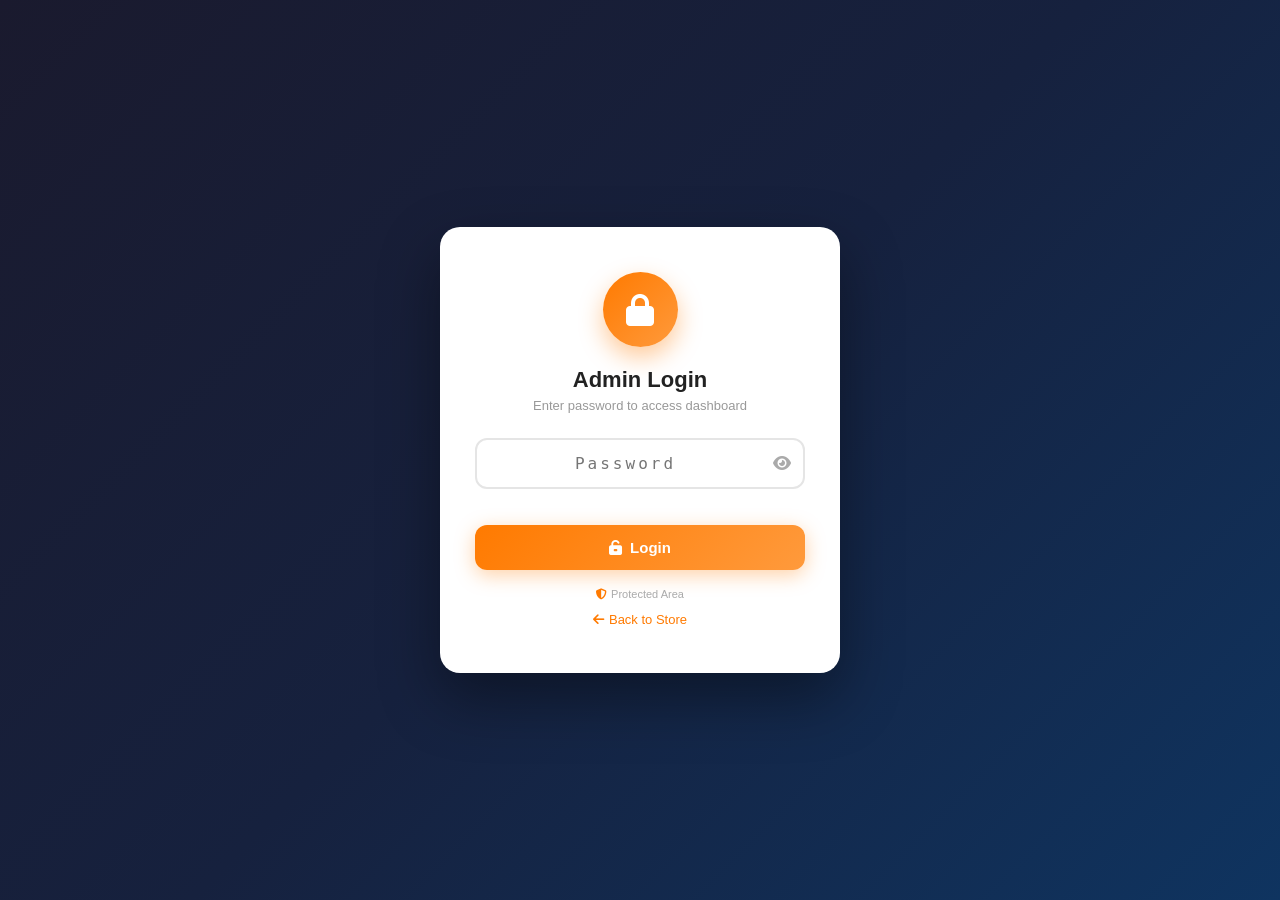
==== admin.html @ 3928e806 "Update admin.html" ====
<!DOCTYPE html>
<html lang="en">
<head>
    <meta charset="UTF-8">
    <meta name="viewport" content="width=device-width, initial-scale=1.0">
    <title>ElectroHub Admin</title>
    <link rel="stylesheet" href="https://cdnjs.cloudflare.com/ajax/libs/font-awesome/6.5.0/css/all.min.css">
    <style>
        *{margin:0;padding:0;box-sizing:border-box}
        :root{--p:#FF7A00;--pd:#E56D00;--pl:#FFF3E6;--w:#FFF;--lg:#F8F8F8;--g:#E5E5E5;--mg:#999;--d:#222;--dl:#555;--s:#28a745;--dn:#dc3545;--wn:#ffc107;--i:#17a2b8;--sb:260px;--sh:0 2px 10px rgba(0,0,0,0.05);--tr:all 0.3s ease}
        body{font-family:'Segoe UI',sans-serif;background:var(--lg);color:var(--d)}
        @keyframes fadeIn{from{opacity:0;transform:translateY(10px)}to{opacity:1;transform:translateY(0)}}
        @keyframes slideUp{from{transform:translateY(30px);opacity:0}to{transform:translateY(0);opacity:1}}
        @keyframes shake{0%,100%{transform:translateX(0)}25%{transform:translateX(-6px)}75%{transform:translateX(6px)}}
        @keyframes pulse{0%,100%{transform:scale(1)}50%{transform:scale(1.05)}}
        @keyframes spin{from{transform:rotate(0deg)}to{transform:rotate(360deg)}}

        .ls{position:fixed;inset:0;background:linear-gradient(135deg,#1a1a2e,#16213e,#0f3460);display:flex;align-items:center;justify-content:center;z-index:9999;transition:all 0.5s}.ls.h{opacity:0;visibility:hidden;pointer-events:none}
        .lb{background:var(--w);border-radius:20px;padding:45px 35px;width:100%;max-width:400px;margin:20px;box-shadow:0 25px 60px rgba(0,0,0,0.4);text-align:center;animation:slideUp 0.5s}
        .licon{width:75px;height:75px;background:linear-gradient(135deg,var(--p),#FF9A3C);border-radius:50%;display:flex;align-items:center;justify-content:center;margin:0 auto 20px;box-shadow:0 10px 25px rgba(255,122,0,0.4)}.licon i{font-size:32px;color:white}
        .lb h2{font-size:22px;margin-bottom:5px}.lb>p{color:var(--mg);font-size:13px;margin-bottom:25px}
        .linp{position:relative;margin-bottom:12px}.linp input{width:100%;padding:14px 45px 14px 16px;border:2px solid var(--g);border-radius:12px;font-size:16px;outline:none;letter-spacing:3px;text-align:center;font-family:monospace;transition:var(--tr)}.linp input:focus{border-color:var(--p)}.linp input.err{border-color:var(--dn);animation:shake 0.4s}.linp input.ok{border-color:var(--s)}
        .eyeb{position:absolute;right:14px;top:50%;transform:translateY(-50%);background:none;border:none;cursor:pointer;font-size:16px;color:#aaa;transition:var(--tr)}.eyeb:hover{color:var(--p)}
        .lerr{color:var(--dn);font-size:12px;min-height:16px;margin-bottom:8px;opacity:0;transition:opacity 0.3s;display:flex;align-items:center;justify-content:center;gap:4px}.lerr.sh{opacity:1}
        .lbtn{width:100%;padding:14px;background:linear-gradient(135deg,var(--p),#FF9A3C);color:white;border:none;border-radius:12px;font-size:15px;font-weight:700;cursor:pointer;transition:var(--tr);display:flex;align-items:center;justify-content:center;gap:8px;box-shadow:0 5px 20px rgba(255,122,0,0.35)}.lbtn:hover{transform:translateY(-2px)}.lbtn:disabled{opacity:0.5;cursor:not-allowed;transform:none}.lbtn.ok{background:linear-gradient(135deg,var(--s),#20c997)}
        .lfooter{margin-top:18px;font-size:11px;color:#aaa;display:flex;align-items:center;justify-content:center;gap:4px}
        a.backl{display:inline-flex;align-items:center;gap:5px;color:var(--p);font-size:13px;margin-top:12px;text-decoration:none;transition:var(--tr)}a.backl:hover{gap:8px}

        .adm{display:none;min-height:100vh}.adm.sh{display:flex;animation:fadeIn 0.4s}
        .sd{width:var(--sb);background:linear-gradient(180deg,#1a1a2e,#16213e);color:white;position:fixed;top:0;left:0;height:100vh;overflow-y:auto;z-index:100;transition:transform 0.3s}
        .sdh{padding:22px 20px;border-bottom:1px solid rgba(255,255,255,0.1);display:flex;align-items:center;gap:12px}
        .sdh .lgic{width:40px;height:40px;background:var(--p);border-radius:10px;display:flex;align-items:center;justify-content:center;font-size:18px;color:white}
        .sdh h2{font-size:17px}.sdh h2 span{color:var(--p)}.sdh small{display:block;font-size:10px;color:#666}
        .sdnav{padding:12px 0}
        .sdnav a{display:flex;align-items:center;gap:11px;padding:12px 24px;color:#888;font-size:13px;transition:var(--tr);border-left:3px solid transparent;cursor:pointer;text-decoration:none}
        .sdnav a:hover{color:white;background:rgba(255,255,255,0.05)}
        .sdnav a.act{color:white;background:rgba(255,122,0,0.15);border-left-color:var(--p)}
        .sdnav a i{width:18px;text-align:center;font-size:14px}
        .nbg{margin-left:auto;background:var(--p);color:white;font-size:10px;padding:2px 8px;border-radius:10px;font-weight:600}
        .nbg.red{background:var(--dn);animation:pulse 1.5s infinite}
        .ndiv{height:1px;background:rgba(255,255,255,0.08);margin:8px 20px}
        .sdft{padding:18px 20px;border-top:1px solid rgba(255,255,255,0.08);position:absolute;bottom:0;width:100%}
        .sdft a{display:flex;align-items:center;gap:8px;color:#dc3545;font-size:13px;cursor:pointer;text-decoration:none;transition:var(--tr)}.sdft a:hover{color:#ff6b6b}

        .main{margin-left:var(--sb);flex:1;min-height:100vh}
        .topbar2{background:var(--w);padding:14px 28px;display:flex;justify-content:space-between;align-items:center;box-shadow:var(--sh);position:sticky;top:0;z-index:50}
        .topbar2 h3{font-size:19px;display:flex;align-items:center;gap:9px}.topbar2 h3 i{color:var(--p)}
        .tright{display:flex;align-items:center;gap:12px}
        .stlink{padding:8px 16px;background:var(--pl);color:var(--p);border:none;border-radius:8px;font-size:12px;font-weight:600;cursor:pointer;display:flex;align-items:center;gap:5px;text-decoration:none;transition:var(--tr)}.stlink:hover{background:var(--p);color:white}
        .rfbtn{padding:8px 12px;background:var(--lg);border:1px solid var(--g);border-radius:8px;cursor:pointer;font-size:14px;transition:var(--tr)}.rfbtn:hover{background:var(--p);color:white;border-color:var(--p)}
        .rfbtn.spinning i{animation:spin 1s linear infinite}
        .mtoggle{display:none;background:none;border:none;font-size:22px;cursor:pointer;color:var(--d)}
        .content{padding:24px 28px}

        .atab{display:none;animation:fadeIn 0.4s}.atab.act{display:block}
        .sgrid{display:grid;grid-template-columns:repeat(4,1fr);gap:18px;margin-bottom:28px}
        .scard{background:var(--w);padding:24px;border-radius:14px;display:flex;align-items:center;gap:16px;box-shadow:var(--sh);transition:transform 0.3s;border-left:4px solid transparent}.scard:hover{transform:translateY(-3px)}.scard:nth-child(1){border-left-color:#667eea}.scard:nth-child(2){border-left-color:#28a745}.scard:nth-child(3){border-left-color:var(--p)}.scard:nth-child(4){border-left-color:#dc3545}
        .sicon{width:52px;height:52px;border-radius:12px;display:flex;align-items:center;justify-content:center;font-size:21px;color:white}.sicon.bl{background:linear-gradient(135deg,#667eea,#764ba2)}.sicon.gr{background:linear-gradient(135deg,#11998e,#38ef7d)}.sicon.or{background:linear-gradient(135deg,#f12711,#f5af19)}.sicon.rd{background:linear-gradient(135deg,#eb3349,#f45c43)}
        .sinfo h4{font-size:26px;font-weight:700;margin-bottom:2px}.sinfo p{font-size:12px;color:var(--mg)}
        .dgrid{display:grid;grid-template-columns:2fr 1fr;gap:18px}
        .card2{background:var(--w);border-radius:14px;padding:24px;box-shadow:var(--sh);margin-bottom:18px}.card2 h4{font-size:15px;margin-bottom:18px;padding-bottom:10px;border-bottom:2px solid var(--pl);display:flex;align-items:center;gap:7px}.card2 h4 i{color:var(--p)}

        .filtbtns{display:flex;gap:7px;flex-wrap:wrap;margin-bottom:18px}.filtb{padding:8px 16px;border:1px solid var(--g);background:var(--w);border-radius:20px;cursor:pointer;font-size:12px;transition:var(--tr);font-weight:500}.filtb.act,.filtb:hover{background:var(--p);color:white;border-color:var(--p)}

        .orow{background:var(--w);border-radius:12px;padding:18px;margin-bottom:12px;border:1px solid var(--g);transition:var(--tr)}.orow:hover{box-shadow:0 4px 15px rgba(0,0,0,0.06);border-color:var(--pl)}.orow.neworder{border-left:4px solid var(--p);animation:fadeIn 0.5s}
        .orowh{display:flex;justify-content:space-between;align-items:center;margin-bottom:12px;flex-wrap:wrap;gap:7px}.orowh h5{color:var(--p);font-size:14px;display:flex;align-items:center;gap:5px}
        .orowb{display:grid;grid-template-columns:repeat(3,1fr);gap:9px;font-size:12px;color:var(--dl);margin-bottom:12px}.orowb strong{display:block;margin-top:2px;color:var(--d)}
        .oitems{background:var(--lg);padding:10px 12px;border-radius:8px;margin-bottom:12px;font-size:11px}.oitems h6{font-size:11px;color:var(--dl);margin-bottom:5px;display:flex;align-items:center;gap:4px}
        .oiline{display:flex;justify-content:space-between;padding:3px 0;border-bottom:1px solid var(--g)}.oiline:last-child{border:none}
        .orowf{display:flex;justify-content:space-between;align-items:center;padding-top:12px;border-top:1px solid var(--g);flex-wrap:wrap;gap:9px}
        .ototal{font-size:17px;font-weight:700;color:var(--p)}

        .sbadge{padding:5px 12px;border-radius:16px;font-size:11px;font-weight:600;display:inline-block}
        .s-Pending{background:#FFF3CD;color:#856404}.s-Confirmed{background:#D1ECF1;color:#0C5460}.s-Shipped{background:#CCE5FF;color:#004085}.s-Delivered{background:#D4EDDA;color:#155724}.s-Cancelled{background:#F8D7DA;color:#721C24}
        .ssel{padding:7px 14px;border:1px solid var(--g);border-radius:8px;font-size:12px;outline:none;cursor:pointer;transition:var(--tr)}.ssel:focus{border-color:var(--p)}

        .prow{background:var(--w);padding:14px 16px;border-radius:10px;display:flex;align-items:center;gap:14px;margin-bottom:10px;border:1px solid var(--g);transition:var(--tr)}.prow:hover{box-shadow:0 3px 12px rgba(0,0,0,0.05);border-color:var(--pl)}
        .pimg{width:48px;height:48px;background:var(--lg);border-radius:8px;display:flex;align-items:center;justify-content:center;flex-shrink:0;overflow:hidden}.pimg img{max-width:100%;max-height:100%;object-fit:contain}.pimg i{color:var(--g);font-size:17px}
        .pinfo{flex:1;min-width:0}.pinfo h5{font-size:13px;margin-bottom:3px;white-space:nowrap;overflow:hidden;text-overflow:ellipsis}.pinfo span{font-size:11px;color:var(--mg);display:flex;align-items:center;gap:4px;flex-wrap:wrap}
        .ptag{font-size:9px;padding:1px 5px;border-radius:3px;font-weight:600}.ptag.new{background:#D4EDDA;color:#155724}.ptag.hot{background:var(--pl);color:var(--p)}.ptag.sale{background:#F8D7DA;color:#721C24}.ptag.flash{background:#CCE5FF;color:#004085}
        .pprice{font-weight:700;color:var(--p);min-width:80px;font-size:13px;text-align:right}.pprice s{color:var(--mg);font-weight:400;font-size:11px;margin-left:4px}
        .pstock{min-width:65px;font-size:12px;text-align:center}.pstock.low{color:var(--dn);font-weight:600}
        .pacts{display:flex;gap:5px}.pacts button{width:32px;height:32px;border:none;border-radius:8px;cursor:pointer;font-size:12px;display:flex;align-items:center;justify-content:center;transition:var(--tr)}
        .bedit{background:#D1ECF1;color:#0C5460}.bedit:hover{background:var(--i);color:white}
        .bdel{background:#F8D7DA;color:#721C24}.bdel:hover{background:var(--dn);color:white}
        .badd{padding:10px 20px;background:var(--p);color:white;border:none;border-radius:10px;font-weight:600;cursor:pointer;font-size:13px;display:flex;align-items:center;gap:6px;transition:var(--tr);box-shadow:0 3px 10px rgba(255,122,0,0.25)}.badd:hover{background:var(--pd);transform:translateY(-1px)}

        .pform{background:var(--w);padding:28px;border-radius:14px;margin-bottom:22px;display:none;animation:fadeIn 0.3s;border:2px solid var(--pl);box-shadow:var(--sh)}.pform.show{display:block}
        .pform h4{font-size:17px;color:var(--p);margin-bottom:18px;display:flex;align-items:center;gap:7px;padding-bottom:10px;border-bottom:2px solid var(--pl)}
        .frow{display:flex;gap:14px}.fgrp{flex:1;margin-bottom:14px}.fgrp label{display:block;font-size:12px;font-weight:600;margin-bottom:5px;color:var(--d)}
        .fgrp input,.fgrp select,.fgrp textarea{width:100%;padding:10px 13px;border:1.5px solid var(--g);border-radius:8px;font-size:13px;outline:none;font-family:inherit;transition:var(--tr)}.fgrp input:focus,.fgrp select:focus,.fgrp textarea:focus{border-color:var(--p);box-shadow:0 0 0 3px rgba(255,122,0,0.08)}.fgrp textarea{resize:vertical;min-height:65px}
        .checkrow{display:flex;gap:18px;margin-bottom:14px;flex-wrap:wrap;padding:12px;background:var(--lg);border-radius:8px}
        .chkitem{display:flex;align-items:center;gap:6px;font-size:13px;cursor:pointer;font-weight:500}.chkitem input{accent-color:var(--p);width:16px;height:16px;cursor:pointer}
        .fbtnrow{display:flex;gap:10px;margin-top:10px}.bsave{padding:11px 26px;background:var(--s);color:white;border:none;border-radius:8px;font-weight:600;cursor:pointer;display:flex;align-items:center;gap:6px;transition:var(--tr);font-size:13px}.bsave:hover{background:#218838}.bcancel{padding:11px 26px;background:var(--lg);border:1px solid var(--g);border-radius:8px;cursor:pointer;font-size:13px;transition:var(--tr)}.bcancel:hover{background:var(--g)}

        .catgrid{display:grid;grid-template-columns:repeat(4,1fr);gap:14px}.catcard{background:var(--w);padding:22px;border-radius:12px;text-align:center;box-shadow:var(--sh);transition:var(--tr);position:relative;border:2px solid transparent}.catcard:hover{transform:translateY(-3px);border-color:var(--pl)}.catcard i{font-size:32px;color:var(--p);margin-bottom:10px;display:block}.catcard h5{font-size:14px;margin-bottom:5px}.catcard span{font-size:11px;color:var(--mg)}.catcard .catbadge{position:absolute;top:10px;right:10px;background:var(--p);color:white;font-size:10px;padding:2px 8px;border-radius:10px;font-weight:600}

        .tabheader{display:flex;justify-content:space-between;align-items:center;margin-bottom:18px;flex-wrap:wrap;gap:12px}.tabheader h4{font-size:17px;display:flex;align-items:center;gap:8px}.tabheader h4 i{color:var(--p)}
        .empty2{text-align:center;padding:45px;color:var(--mg)}.empty2 i{font-size:45px;color:var(--g);margin-bottom:14px;display:block}
        .loading2{text-align:center;padding:35px;color:var(--mg)}.loading2 i{font-size:28px;color:var(--p);display:block;margin-bottom:10px;animation:spin 1s linear infinite}
        .newalert{position:fixed;top:20px;right:20px;background:var(--s);color:white;padding:14px 24px;border-radius:12px;box-shadow:0 5px 20px rgba(40,167,69,0.4);z-index:9999;display:none;animation:slideUp 0.4s;font-weight:600;font-size:13px;align-items:center;gap:8px}
        .ship-filter{display:flex;gap:8px;margin-bottom:15px}.ship-filter button{padding:7px 16px;border:2px solid var(--g);background:var(--w);border-radius:20px;cursor:pointer;font-size:12px;font-weight:600;transition:var(--tr)}.ship-filter button.act-pk{border-color:#4CAF50;background:#E8F5E9;color:#2E7D32}.ship-filter button.act-cn{border-color:var(--p);background:var(--pl);color:var(--p)}.ship-filter button:hover{transform:translateY(-1px)}

        @media(max-width:1024px){.sgrid{grid-template-columns:repeat(2,1fr)}.dgrid{grid-template-columns:1fr}.catgrid{grid-template-columns:repeat(3,1fr)}}
        @media(max-width:768px){.sd{transform:translateX(-100%)}.sd.open{transform:translateX(0)}.main{margin-left:0}.mtoggle{display:block}.content{padding:18px 14px}.sgrid{grid-template-columns:1fr 1fr}.orowb{grid-template-columns:1fr 1fr}.frow{flex-direction:column}.catgrid{grid-template-columns:repeat(2,1fr)}.lb{padding:35px 25px}}
        @media(max-width:480px){.sgrid{grid-template-columns:1fr}.orowb{grid-template-columns:1fr}.catgrid{grid-template-columns:1fr 1fr}.prow{flex-wrap:wrap}.pprice,.pstock{min-width:auto}}
    </style>
</head>
<body>

<div class="newalert" id="alertBox" style="display:none;"><i class="fas fa-bell"></i> <span id="alertText"></span></div>

<div class="ls" id="loginScreen">
    <div class="lb">
        <div class="licon"><i class="fas fa-lock"></i></div>
        <h2>Admin Login</h2>
        <p>Enter password to access dashboard</p>
        <div class="linp"><input type="password" id="passInput" placeholder="Password" maxlength="20" onkeydown="if(event.key==='Enter')checkLogin()" oninput="clearLoginErr()"><button class="eyeb" onclick="toggleEye()"><i class="fas fa-eye" id="eyeIcon"></i></button></div>
        <div class="lerr" id="loginErr"><i class="fas fa-exclamation-circle"></i> <span id="loginErrText"></span></div>
        <button class="lbtn" id="loginBtn" onclick="checkLogin()"><i class="fas fa-unlock-alt"></i> Login</button>
        <div class="lfooter" id="loginFooter"><i class="fas fa-shield-alt" style="color:var(--p)"></i> Protected Area</div>
        <a href="index.html" class="backl"><i class="fas fa-arrow-left"></i> Back to Store</a>
    </div>
</div>

<div class="adm" id="adminPanel">
    <aside class="sd" id="sidebar">
        <div class="sdh"><div class="lgic"><i class="fas fa-bolt"></i></div><div><h2>Electro<span>Hub</span></h2><small>Admin Panel</small></div></div>
        <nav class="sdnav">
            <a class="act" onclick="switchTab('dash',this)"><i class="fas fa-tachometer-alt"></i> Dashboard</a>
            <a onclick="switchTab('orders',this)"><i class="fas fa-shopping-bag"></i> Orders <span class="nbg" id="navOrders">0</span></a>
            <a onclick="switchTab('products',this)"><i class="fas fa-box"></i> Products <span class="nbg" id="navProds">0</span></a>
            <a onclick="switchTab('categories',this)"><i class="fas fa-tags"></i> Categories</a>
            <div class="ndiv"></div>
            <a onclick="switchTab('customers',this)"><i class="fas fa-users"></i> Customers <span class="nbg" id="navCusts">0</span></a>
        </nav>
        <div class="sdft"><a onclick="adminLogout()"><i class="fas fa-sign-out-alt"></i> Logout</a></div>
    </aside>

    <div class="main">
        <div class="topbar2">
            <div style="display:flex;align-items:center;gap:14px;"><button class="mtoggle" onclick="document.getElementById('sidebar').classList.toggle('open')"><i class="fas fa-bars"></i></button><h3 id="pageTitle"><i class="fas fa-tachometer-alt"></i> Dashboard</h3></div>
            <div class="tright"><button class="rfbtn" id="refreshBtn" onclick="doRefresh()"><i class="fas fa-sync-alt"></i></button><a href="index.html" class="stlink"><i class="fas fa-store"></i> Store</a></div>
        </div>

        <div class="content">
            <!-- DASHBOARD -->
            <div class="atab act" id="dashTab">
                <div class="sgrid">
                    <div class="scard"><div class="sicon bl"><i class="fas fa-shopping-bag"></i></div><div class="sinfo"><h4 id="statOrders">0</h4><p>Orders</p></div></div>
                    <div class="scard"><div class="sicon gr"><i class="fas fa-money-bill-wave"></i></div><div class="sinfo"><h4 id="statRevenue">Rs.0</h4><p>Revenue</p></div></div>
                    <div class="scard"><div class="sicon or"><i class="fas fa-box"></i></div><div class="sinfo"><h4 id="statProducts">0</h4><p>Products</p></div></div>
                    <div class="scard"><div class="sicon rd"><i class="fas fa-clock"></i></div><div class="sinfo"><h4 id="statPending">0</h4><p>Pending</p></div></div>
                </div>
                <div class="dgrid">
                    <div class="card2"><h4><i class="fas fa-clock"></i> Recent Orders</h4><div id="recentOrdersDiv"></div></div>
                    <div><div class="card2"><h4><i class="fas fa-chart-pie"></i> Status</h4><div id="statusSumDiv"></div></div><div class="card2"><h4><i class="fas fa-exclamation-triangle"></i> Low Stock</h4><div id="lowStockDiv"></div></div></div>
                </div>
            </div>

            <!-- ORDERS -->
            <div class="atab" id="ordersTab">
                <div class="filtbtns">
                    <button class="filtb act" onclick="filterOrders('all',this)">All</button>
                    <button class="filtb" onclick="filterOrders('Pending',this)">🟡 Pending</button>
                    <button class="filtb" onclick="filterOrders('Confirmed',this)">🔵 Confirmed</button>
                    <button class="filtb" onclick="filterOrders('Shipped',this)">🚚 Shipped</button>
                    <button class="filtb" onclick="filterOrders('Delivered',this)">✅ Delivered</button>
                    <button class="filtb" onclick="filterOrders('Cancelled',this)">❌ Cancelled</button>
                </div>
                <div id="ordersListDiv"></div>
            </div>

            <!-- PRODUCTS -->
            <div class="atab" id="productsTab">
                <div class="tabheader">
                    <h4><i class="fas fa-box"></i> Products</h4>
                    <button class="badd" onclick="showAddForm()"><i class="fas fa-plus"></i> Add Product</button>
                </div>
                <!-- SHIP FILTER -->
                <div class="ship-filter">
                    <button class="act-pk" onclick="filterProductsByShip('all',this)">📦 All</button>
                    <button onclick="filterProductsByShip('pakistan',this)">🇵🇰 Pakistan</button>
                    <button onclick="filterProductsByShip('china',this)">🇨🇳 China</button>
                </div>
                <div class="pform" id="productForm">
                    <h4><i class="fas fa-edit"></i> <span id="formTitle">Add New Product</span></h4>
                    <div class="frow">
                        <div class="fgrp"><label>Product Name *</label><input type="text" id="fName" placeholder="Product name"></div>
                        <div class="fgrp"><label>Category *</label>
                            <select id="fCategory">
                                <option value="chargers">⚡ Chargers</option><option value="cables">🔌 Cables</option><option value="earphones">🎧 Earphones</option><option value="powerbanks">🔋 Power Banks</option><option value="holders">📱 Holders</option><option value="watches">⌚ Watches</option><option value="protectors">🛡️ Protectors</option><option value="covers">📦 Covers</option><option value="speakers">🔊 Speakers</option><option value="adapters">🔄 Adapters</option><option value="lights">💡 Lights</option><option value="stands">🖥️ Stands</option><option value="keyboards">⌨️ Keyboards</option><option value="storage">💾 Storage</option><option value="cameras">📸 Cameras</option><option value="other">📦 Other</option>
                            </select>
                        </div>
                    </div>
                    <div class="frow">
                        <div class="fgrp"><label>Price (Rs.) *</label><input type="number" id="fPrice" placeholder="1499"></div>
                        <div class="fgrp"><label>Old Price</label><input type="number" id="fOldPrice" placeholder="2999"></div>
                        <div class="fgrp"><label>Stock *</label><input type="number" id="fStock" placeholder="50"></div>
                    </div>
                    <div class="fgrp"><label>Image URL</label><input type="text" id="fImage" placeholder="https://..."></div>
                    <div class="fgrp"><label>Description</label><textarea id="fDesc" placeholder="Description..."></textarea></div>
                    <div class="fgrp"><label>Ship From *</label>
                        <select id="fShipFrom" style="font-size:14px;">
                            <option value="pakistan">🇵🇰 Pakistan Shipped (2-5 Days) - COD Available</option>
                            <option value="china">🇨🇳 China Shipped (15-25 Days) - Advance Payment Only</option>
                        </select>
                    </div>
                    <div class="checkrow">
                        <label class="chkitem"><input type="checkbox" id="fIsNew"> 🆕 New</label>
                        <label class="chkitem"><input type="checkbox" id="fIsHot"> 🔥 Hot</label>
                        <label class="chkitem"><input type="checkbox" id="fIsSale"> 💰 Sale</label>
                        <label class="chkitem"><input type="checkbox" id="fIsFlash"> ⚡ Flash</label>
                    </div>
                    <div class="fbtnrow">
                        <button class="bsave" id="saveBtn" onclick="saveProduct()"><i class="fas fa-save"></i> Save</button>
                        <button class="bcancel" onclick="hideForm()">Cancel</button>
                    </div>
                </div>
                <div id="productsListDiv"></div>
            </div>

            <!-- CATEGORIES -->
            <div class="atab" id="categoriesTab">
                <div class="tabheader"><h4><i class="fas fa-tags"></i> Categories</h4></div>
                <div class="catgrid" id="categoriesDiv"></div>
            </div>

            <!-- CUSTOMERS -->
            <div class="atab" id="customersTab">
                <div class="tabheader"><h4><i class="fas fa-users"></i> Customers</h4></div>
                <div id="customersDiv"></div>
            </div>
        </div>
    </div>
</div>

<script>
var SB='https://iguhpaqocjxwtfkpbgbg.supabase.co';
var SK='eyJhbGciOiJIUzI1NiIsInR5cCI6IkpXVCJ9.eyJpc3MiOiJzdXBhYmFzZSIsInJlZiI6ImlndWhwYXFvY2p4d3Rma3BiZ2JnIiwicm9sZSI6ImFub24iLCJpYXQiOjE3ODUyNTEyMjQsImV4cCI6MjEwMDgyNzIyNH0.BrJb1CuFopsT4cQQtb4hf9jGznXxjcPnA-DsJ9vwmsc';
var HH={'apikey':SK,'Authorization':'Bearer '+SK,'Content-Type':'application/json','Prefer':'return=representation'};

async function api(method,table,params,body){try{var url=SB+'/rest/v1/'+table;if(params)url+='?'+params;var opts={method:method,headers:HH};if(body)opts.body=JSON.stringify(body);var r=await fetch(url,opts);if(!r.ok){console.error(method+' '+table+':',await r.text());return method==='DELETE'?false:[];}return method==='DELETE'?true:await r.json();}catch(e){console.error(e);return method==='DELETE'?false:[];}}

var PASS="28610",attempts=0,orders=[],products=[],lastCount=0,editingId=null,adminShipFilter='all';
var ICONS={chargers:'fas fa-charging-station',cables:'fas fa-plug',earphones:'fas fa-headphones-alt',powerbanks:'fas fa-battery-full',holders:'fas fa-mobile-alt',watches:'fas fa-clock',protectors:'fas fa-shield-alt',covers:'fas fa-tablet-alt',speakers:'fas fa-volume-up',adapters:'fas fa-exchange-alt',lights:'fas fa-lightbulb',stands:'fas fa-laptop',keyboards:'fas fa-keyboard',storage:'fas fa-hdd',cameras:'fas fa-camera',other:'fas fa-box'};
var NAMES={chargers:'Chargers',cables:'Cables',earphones:'Earphones',powerbanks:'Power Banks',holders:'Phone Holders',watches:'Smart Watches',protectors:'Screen Protectors',covers:'Mobile Covers',speakers:'Bluetooth Speakers',adapters:'Adapters',lights:'Ring Lights',stands:'Laptop Stands',keyboards:'Keyboards',storage:'USB/Storage',cameras:'Camera Accessories',other:'Other'};

if(sessionStorage.getItem('adminOK')==='1'){document.getElementById('loginScreen').classList.add('h');document.getElementById('adminPanel').classList.add('sh');startAdmin();}

function checkLogin(){var inp=document.getElementById('passInput'),btn=document.getElementById('loginBtn'),val=inp.value.trim();if(!val){showLoginErr('Enter password');inp.classList.add('err');setTimeout(function(){inp.classList.remove('err');},500);return;}if(val===PASS){inp.classList.add('ok');btn.innerHTML='<i class="fas fa-check-circle"></i> Granted!';btn.classList.add('ok');sessionStorage.setItem('adminOK','1');setTimeout(function(){document.getElementById('loginScreen').classList.add('h');document.getElementById('adminPanel').classList.add('sh');startAdmin();},700);}else{attempts++;inp.classList.add('err');setTimeout(function(){inp.classList.remove('err');},500);if(attempts>=5){showLoginErr('Locked 30s');btn.disabled=true;inp.disabled=true;var t=30,f=document.getElementById('loginFooter');f.innerHTML='<span style="color:var(--dn)"><i class="fas fa-lock"></i> '+t+'s</span>';var timer=setInterval(function(){t--;f.innerHTML='<span style="color:var(--dn)">'+t+'s</span>';if(t<=0){clearInterval(timer);attempts=0;btn.disabled=false;inp.disabled=false;inp.value='';clearLoginErr();f.innerHTML='<i class="fas fa-shield-alt" style="color:var(--p)"></i> Protected';}},1000);}else showLoginErr('Wrong! '+(5-attempts)+' left');}}
function showLoginErr(m){document.getElementById('loginErrText').textContent=m;document.getElementById('loginErr').classList.add('sh');}
function clearLoginErr(){document.getElementById('loginErr').classList.remove('sh');}
function toggleEye(){var i=document.getElementById('passInput'),e=document.getElementById('eyeIcon');if(i.type==='password'){i.type='text';e.className='fas fa-eye-slash';}else{i.type='password';e.className='fas fa-eye';}i.focus();}
function adminLogout(){sessionStorage.removeItem('adminOK');location.reload();}

async function startAdmin(){showLoad('recentOrdersDiv');showLoad('ordersListDiv');showLoad('productsListDiv');await loadAllData();setInterval(async function(){var n=await api('GET','orders','select=id&order=created_at.desc');if(n&&n.length>lastCount){showAlert('🔔 '+(n.length-lastCount)+' new order!');lastCount=n.length;await loadAllData();}},5000);}

async function loadAllData(){orders=await api('GET','orders','select=*&order=created_at.desc');products=await api('GET','products','select=*&order=id.asc');var custs=await api('GET','customers','select=*&order=created_at.desc');lastCount=orders.length;document.getElementById('navOrders').textContent=orders.length;document.getElementById('navProds').textContent=products.length;document.getElementById('navCusts').textContent=custs?custs.length:0;var pend=orders.filter(function(o){return o.status==='Pending';}).length;if(pend>0)document.getElementById('navOrders').classList.add('red');else document.getElementById('navOrders').classList.remove('red');renderDashboard();renderOrdersList();renderProductsList();renderCategories();renderCustomers(custs);}

async function doRefresh(){var b=document.getElementById('refreshBtn');b.classList.add('spinning');await loadAllData();setTimeout(function(){b.classList.remove('spinning');},500);}
function showLoad(id){document.getElementById(id).innerHTML='<div class="loading2"><i class="fas fa-spinner"></i><p>Loading...</p></div>';}
function showAlert(text){var a=document.getElementById('alertBox');document.getElementById('alertText').textContent=text;a.style.display='flex';setTimeout(function(){a.style.display='none';},5000);}
function timeAgo(d){var df=Date.now()-new Date(d).getTime(),m=Math.floor(df/60000);if(m<1)return'Just now';if(m<60)return m+'m ago';var h=Math.floor(m/60);if(h<24)return h+'h ago';return Math.floor(h/24)+'d ago';}

function switchTab(tab,el){document.querySelectorAll('.atab').forEach(function(t){t.classList.remove('act');});document.getElementById(tab+'Tab').classList.add('act');document.querySelectorAll('.sdnav a').forEach(function(a){a.classList.remove('act');});if(el)el.classList.add('act');var titles={dash:'Dashboard',orders:'Orders',products:'Products',categories:'Categories',customers:'Customers'},icons={dash:'tachometer-alt',orders:'shopping-bag',products:'box',categories:'tags',customers:'users'};document.getElementById('pageTitle').innerHTML='<i class="fas fa-'+icons[tab]+'"></i> '+titles[tab];document.getElementById('sidebar').classList.remove('open');}

function renderDashboard(){
    document.getElementById('statOrders').textContent=orders.length;
    var rev=0;orders.forEach(function(o){if(o.status!=='Cancelled')rev+=o.total;});
    document.getElementById('statRevenue').textContent='Rs.'+rev.toLocaleString();
    document.getElementById('statProducts').textContent=products.length;
    var pend=orders.filter(function(o){return o.status==='Pending';}).length;
    document.getElementById('statPending').textContent=pend;
    var rec=orders.slice(0,5);
    document.getElementById('recentOrdersDiv').innerHTML=rec.length?rec.map(function(o){var payType='💵 COD';if(o.items){for(var i=0;i<o.items.length;i++){if(o.items[i].ship_from==='china'){payType='💳 Advance';break;}}}return'<div class="orow'+(o.status==='Pending'?' neworder':'')+'" style="padding:12px;margin-bottom:8px;"><div class="orowh"><h5><i class="fas fa-receipt"></i> '+o.id+'</h5><span style="font-size:11px;color:var(--mg)">'+timeAgo(o.created_at)+'</span><span class="sbadge s-'+o.status+'">'+o.status+'</span></div><div style="display:flex;justify-content:space-between;font-size:12px;flex-wrap:wrap;gap:5px;"><span>'+o.customer_name+'</span><span>'+o.customer_phone+'</span><span>'+payType+'</span><strong style="color:var(--p)">Rs.'+o.total.toLocaleString()+'</strong></div></div>';}).join(''):'<div class="empty2"><i class="fas fa-inbox"></i><p>No orders</p></div>';
    var statuses=['Pending','Confirmed','Shipped','Delivered','Cancelled'];
    document.getElementById('statusSumDiv').innerHTML=statuses.map(function(s){var c=orders.filter(function(o){return o.status===s;}).length;return'<div style="display:flex;justify-content:space-between;padding:9px 0;border-bottom:1px solid var(--g);"><span class="sbadge s-'+s+'">'+s+'</span><strong>'+c+'</strong></div>';}).join('');
    var low=products.filter(function(p){return p.stock<=10;}).sort(function(a,b){return a.stock-b.stock;}).slice(0,5);
    document.getElementById('lowStockDiv').innerHTML=low.length?low.map(function(p){return'<div style="display:flex;justify-content:space-between;padding:7px 0;border-bottom:1px solid var(--g);font-size:12px;"><span>'+p.name.substring(0,22)+'...</span><strong style="color:'+(p.stock<=0?'var(--dn)':'var(--wn)')+'">'+( p.stock<=0?'OUT':p.stock+' left')+'</strong></div>';}).join(''):'<p style="color:var(--mg);text-align:center;padding:15px;font-size:13px;">All stocked ✅</p>';
}

function renderOrdersList(filter){
    var fl=orders;if(filter&&filter!=='all')fl=orders.filter(function(o){return o.status===filter;});
    var el=document.getElementById('ordersListDiv');
    if(!fl.length){el.innerHTML='<div class="empty2"><i class="fas fa-inbox"></i><p>No orders</p></div>';return;}
    el.innerHTML=fl.map(function(o){
        var items=o.items||[];var isNew=(Date.now()-new Date(o.created_at).getTime())<300000;
        var hasChina=false;for(var i=0;i<items.length;i++){if(items[i].ship_from==='china')hasChina=true;}
        var paymentText=hasChina?'💳 Advance Payment (China)':'💵 Cash on Delivery';
        var ih=items.map(function(it){var sf=it.ship_from==='china'?'🇨🇳':'🇵🇰';return'<div class="oiline"><span>'+sf+' '+it.name+' × '+it.qty+'</span><strong>Rs.'+(it.price*it.qty).toLocaleString()+'</strong></div>';}).join('');
        return'<div class="orow'+(isNew?' neworder':'')+'"><div class="orowh"><h5><i class="fas fa-receipt"></i> '+o.id+'</h5><span style="font-size:11px;color:var(--mg)">'+new Date(o.created_at).toLocaleString()+'</span><span class="sbadge s-'+o.status+'">'+o.status+'</span></div><div class="orowb"><span><i class="fas fa-user" style="color:var(--p)"></i> Customer<strong>'+o.customer_name+'</strong></span><span><i class="fas fa-phone" style="color:var(--s)"></i> Phone<strong>'+o.customer_phone+'</strong></span><span><i class="fas fa-envelope" style="color:var(--i)"></i> Email<strong>'+(o.customer_email||'N/A')+'</strong></span><span><i class="fas fa-city" style="color:var(--wn)"></i> City<strong>'+o.customer_city+'</strong></span><span><i class="fas fa-map-marker-alt" style="color:var(--dn)"></i> Address<strong>'+(o.customer_address||'').substring(0,50)+'</strong></span><span><i class="fas fa-credit-card" style="color:var(--p)"></i> Payment<strong>'+paymentText+'</strong></span></div><div class="oitems"><h6><i class="fas fa-box"></i> Items ('+items.length+')</h6>'+ih+'</div>'+(o.notes?'<div style="background:#FFF3E6;padding:7px 11px;border-radius:6px;font-size:11px;margin-bottom:10px;"><i class="fas fa-sticky-note" style="color:var(--p);margin-right:4px;"></i>'+o.notes+'</div>':'')+'<div class="orowf"><div style="display:flex;align-items:center;gap:9px;"><label style="font-size:12px;font-weight:600;">Status:</label><select class="ssel" onchange="updateOrderStatus(\''+o.id+'\',this.value)"><option value="Pending"'+(o.status==='Pending'?' selected':'')+'>🟡 Pending</option><option value="Confirmed"'+(o.status==='Confirmed'?' selected':'')+'>🔵 Confirmed</option><option value="Shipped"'+(o.status==='Shipped'?' selected':'')+'>🚚 Shipped</option><option value="Delivered"'+(o.status==='Delivered'?' selected':'')+'>✅ Delivered</option><option value="Cancelled"'+(o.status==='Cancelled'?' selected':'')+'>❌ Cancelled</option></select></div><span class="ototal">Rs.'+o.total.toLocaleString()+'</span></div></div>';
    }).join('');
}

function filterOrders(s,btn){document.querySelectorAll('.filtb').forEach(function(b){b.classList.remove('act');});btn.classList.add('act');renderOrdersList(s);}

async function updateOrderStatus(id,status){var o=orders.find(function(x){return x.id===id;});if(!o)return;var sh=o.status_history||[];sh.push({status:status,time:new Date().toISOString(),note:'Admin updated'});var data={status:status,status_history:sh};if(status==='Shipped')data.estimated_delivery=new Date(Date.now()+3*86400000).toISOString();if(status==='Delivered')data.delivered_at=new Date().toISOString();var r=await api('PATCH','orders','id=eq.'+id,data);if(r){o.status=status;o.status_history=sh;renderDashboard();renderOrdersList();showAlert('✅ '+id+' → '+status);}else alert('Failed!');}

// PRODUCTS
function filterProductsByShip(type,btn){
    adminShipFilter=type;
    document.querySelectorAll('.ship-filter button').forEach(function(b){b.className='';});
    if(type==='pakistan')btn.className='act-pk';
    else if(type==='china')btn.className='act-cn';
    else btn.className='act-pk';
    renderProductsList();
}

function renderProductsList(){
    var el=document.getElementById('productsListDiv');
    var filtered=products;
    if(adminShipFilter!=='all'){filtered=products.filter(function(p){return(p.ship_from||'pakistan')===adminShipFilter;});}
    if(!filtered.length){el.innerHTML='<div class="empty2"><i class="fas fa-box-open"></i><p>No products</p></div>';return;}
    el.innerHTML=filtered.map(function(p){
        var icon=ICONS[p.category]||'fas fa-box';var catName=NAMES[p.category]||p.category;
        var stockClass=p.stock<=10?' low':'';var stockText=p.stock<=0?'❌ OUT':p.stock<=10?'⚠️ '+p.stock:'✅ '+p.stock;
        var tags='';if(p.is_new)tags+='<span class="ptag new">NEW</span> ';if(p.is_hot)tags+='<span class="ptag hot">HOT</span> ';if(p.is_sale)tags+='<span class="ptag sale">SALE</span> ';if(p.is_flash)tags+='<span class="ptag flash">FLASH</span> ';
        var shipTag=p.ship_from==='china'?'<span class="ptag" style="background:#FFF3E0;color:#E65100;">🇨🇳 China</span>':'<span class="ptag" style="background:#E8F5E9;color:#2E7D32;">🇵🇰 PK</span>';
        return'<div class="prow"><div class="pimg">'+(p.image?'<img src="'+p.image+'">':'<i class="'+icon+'"></i>')+'</div><div class="pinfo"><h5>'+p.name+'</h5><span>'+catName+' '+shipTag+' '+tags+'</span></div><div class="pprice">Rs.'+p.price.toLocaleString()+(p.old_price?' <s>Rs.'+p.old_price.toLocaleString()+'</s>':'')+'</div><div class="pstock'+stockClass+'">'+stockText+'</div><div class="pacts"><button class="bedit" onclick="editProduct('+p.id+')"><i class="fas fa-edit"></i></button><button class="bdel" onclick="deleteProduct('+p.id+')"><i class="fas fa-trash"></i></button></div></div>';
    }).join('');
}

function showAddForm(){editingId=null;document.getElementById('formTitle').textContent='Add New Product';document.getElementById('fName').value='';document.getElementById('fCategory').value='chargers';document.getElementById('fPrice').value='';document.getElementById('fOldPrice').value='';document.getElementById('fStock').value='';document.getElementById('fImage').value='';document.getElementById('fDesc').value='';document.getElementById('fShipFrom').value='pakistan';document.getElementById('fIsNew').checked=false;document.getElementById('fIsHot').checked=false;document.getElementById('fIsSale').checked=false;document.getElementById('fIsFlash').checked=false;document.getElementById('productForm').classList.add('show');document.getElementById('productForm').scrollIntoView({behavior:'smooth'});}

function editProduct(id){var p=products.find(function(x){return x.id===id;});if(!p)return;editingId=id;document.getElementById('formTitle').textContent='Edit: '+p.name;document.getElementById('fName').value=p.name;document.getElementById('fCategory').value=p.category;document.getElementById('fPrice').value=p.price;document.getElementById('fOldPrice').value=p.old_price||'';document.getElementById('fStock').value=p.stock;document.getElementById('fImage').value=p.image||'';document.getElementById('fDesc').value=p.description||'';document.getElementById('fShipFrom').value=p.ship_from||'pakistan';document.getElementById('fIsNew').checked=p.is_new||false;document.getElementById('fIsHot').checked=p.is_hot||false;document.getElementById('fIsSale').checked=p.is_sale||false;document.getElementById('fIsFlash').checked=p.is_flash||false;document.getElementById('productForm').classList.add('show');document.getElementById('productForm').scrollIntoView({behavior:'smooth'});}

function hideForm(){document.getElementById('productForm').classList.remove('show');editingId=null;}

async function saveProduct(){
    var name=document.getElementById('fName').value.trim();var price=parseInt(document.getElementById('fPrice').value);
    if(!name){alert('Name required!');return;}if(!price){alert('Price required!');return;}
    var btn=document.getElementById('saveBtn');btn.disabled=true;btn.innerHTML='<i class="fas fa-spinner fa-spin"></i> Saving...';
    var data={name:name,category:document.getElementById('fCategory').value,price:price,old_price:parseInt(document.getElementById('fOldPrice').value)||0,stock:parseInt(document.getElementById('fStock').value)||0,image:document.getElementById('fImage').value.trim(),description:document.getElementById('fDesc').value.trim(),brand:'Generic',compat:'all',ship_from:document.getElementById('fShipFrom').value,is_new:document.getElementById('fIsNew').checked,is_hot:document.getElementById('fIsHot').checked,is_sale:document.getElementById('fIsSale').checked,is_flash:document.getElementById('fIsFlash').checked};
    var result;
    if(editingId){result=await api('PATCH','products','id=eq.'+editingId,data);if(result){showAlert('✅ Updated: '+name);hideForm();await loadAllData();}else alert('Failed!');}
    else{data.rating=4.0;data.reviews=0;result=await api('POST','products','',data);if(result){showAlert('✅ Added: '+name);hideForm();await loadAllData();}else alert('Failed!');}
    btn.disabled=false;btn.innerHTML='<i class="fas fa-save"></i> Save';
}

async function deleteProduct(id){var p=products.find(function(x){return x.id===id;});if(!confirm('Delete "'+p.name+'"?'))return;var r=await api('DELETE','products','id=eq.'+id);if(r){showAlert('🗑️ Deleted');await loadAllData();}else alert('Failed!');}

function renderCategories(){
    var cats={};products.forEach(function(p){if(!cats[p.category])cats[p.category]={count:0,stock:0,pk:0,cn:0};cats[p.category].count++;cats[p.category].stock+=p.stock;if(p.ship_from==='china')cats[p.category].cn++;else cats[p.category].pk++;});
    var keys=Object.keys(cats);
    if(!keys.length){document.getElementById('categoriesDiv').innerHTML='<div class="empty2"><i class="fas fa-tags"></i><p>No categories</p></div>';return;}
    document.getElementById('categoriesDiv').innerHTML=keys.map(function(k){var c=cats[k];return'<div class="catcard"><div class="catbadge">'+c.count+'</div><i class="'+(ICONS[k]||'fas fa-box')+'"></i><h5>'+(NAMES[k]||k)+'</h5><span>🇵🇰 '+c.pk+' | 🇨🇳 '+c.cn+'<br>Stock: '+c.stock+'</span></div>';}).join('');
}

function renderCustomers(custs){
    custs=custs||[];var el=document.getElementById('customersDiv');
    if(!custs.length){el.innerHTML='<div class="empty2"><i class="fas fa-users"></i><p>No customers</p></div>';return;}
    el.innerHTML=custs.map(function(c){
        var myOrders=orders.filter(function(o){return o.customer_phone===c.phone;});
        var totalSpent=0;myOrders.forEach(function(o){if(o.status!=='Cancelled')totalSpent+=o.total;});
        return'<div class="orow"><div class="orowh"><h5><i class="fas fa-user-check" style="color:var(--s);margin-right:6px;"></i>'+c.name+'</h5><span class="ototal">Rs.'+totalSpent.toLocaleString()+'</span></div><div class="orowb"><span>Phone<strong>'+c.phone+'</strong></span><span>Email<strong>'+(c.email||'N/A')+'</strong></span><span>City<strong>'+(c.city||'N/A')+'</strong></span><span>Address<strong>'+(c.address||'').substring(0,40)+'</strong></span><span>Orders<strong>'+myOrders.length+'</strong></span><span>Joined<strong>'+timeAgo(c.created_at)+'</strong></span></div></div>';
    }).join('');
}
</script>
</body>
</html>
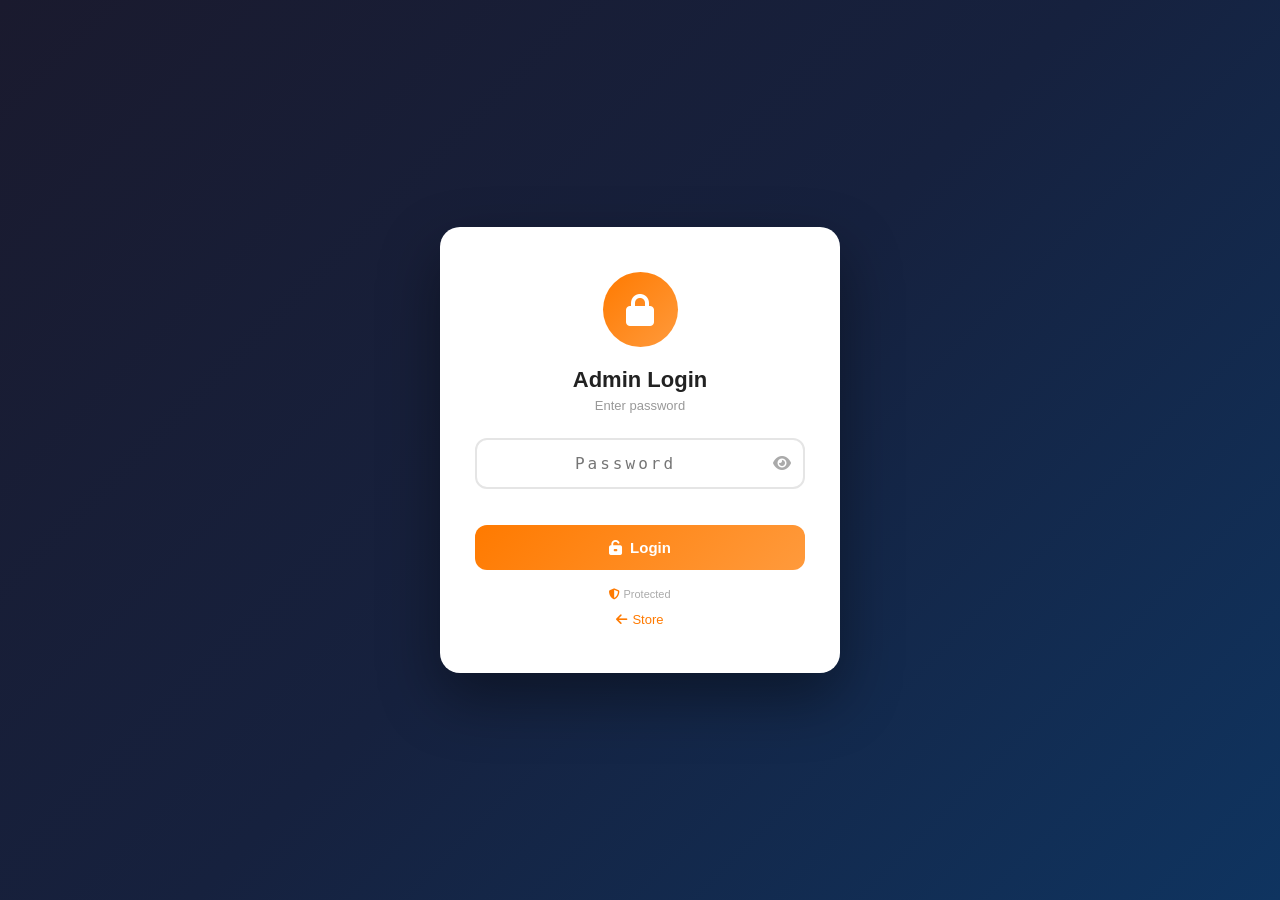
==== commit 684d105c: "Update admin.html" ====
--- a/admin.html
+++ b/admin.html
@@ -6,245 +6,56 @@
     <title>ElectroHub Admin</title>
     <link rel="stylesheet" href="https://cdnjs.cloudflare.com/ajax/libs/font-awesome/6.5.0/css/all.min.css">
     <style>
-        *{margin:0;padding:0;box-sizing:border-box}
-        :root{--p:#FF7A00;--pd:#E56D00;--pl:#FFF3E6;--w:#FFF;--lg:#F8F8F8;--g:#E5E5E5;--mg:#999;--d:#222;--dl:#555;--s:#28a745;--dn:#dc3545;--wn:#ffc107;--i:#17a2b8;--sb:260px;--sh:0 2px 10px rgba(0,0,0,0.05);--tr:all 0.3s ease}
-        body{font-family:'Segoe UI',sans-serif;background:var(--lg);color:var(--d)}
-        @keyframes fadeIn{from{opacity:0;transform:translateY(10px)}to{opacity:1;transform:translateY(0)}}
-        @keyframes slideUp{from{transform:translateY(30px);opacity:0}to{transform:translateY(0);opacity:1}}
-        @keyframes shake{0%,100%{transform:translateX(0)}25%{transform:translateX(-6px)}75%{transform:translateX(6px)}}
-        @keyframes pulse{0%,100%{transform:scale(1)}50%{transform:scale(1.05)}}
-        @keyframes spin{from{transform:rotate(0deg)}to{transform:rotate(360deg)}}
-
-        .ls{position:fixed;inset:0;background:linear-gradient(135deg,#1a1a2e,#16213e,#0f3460);display:flex;align-items:center;justify-content:center;z-index:9999;transition:all 0.5s}.ls.h{opacity:0;visibility:hidden;pointer-events:none}
-        .lb{background:var(--w);border-radius:20px;padding:45px 35px;width:100%;max-width:400px;margin:20px;box-shadow:0 25px 60px rgba(0,0,0,0.4);text-align:center;animation:slideUp 0.5s}
-        .licon{width:75px;height:75px;background:linear-gradient(135deg,var(--p),#FF9A3C);border-radius:50%;display:flex;align-items:center;justify-content:center;margin:0 auto 20px;box-shadow:0 10px 25px rgba(255,122,0,0.4)}.licon i{font-size:32px;color:white}
-        .lb h2{font-size:22px;margin-bottom:5px}.lb>p{color:var(--mg);font-size:13px;margin-bottom:25px}
-        .linp{position:relative;margin-bottom:12px}.linp input{width:100%;padding:14px 45px 14px 16px;border:2px solid var(--g);border-radius:12px;font-size:16px;outline:none;letter-spacing:3px;text-align:center;font-family:monospace;transition:var(--tr)}.linp input:focus{border-color:var(--p)}.linp input.err{border-color:var(--dn);animation:shake 0.4s}.linp input.ok{border-color:var(--s)}
-        .eyeb{position:absolute;right:14px;top:50%;transform:translateY(-50%);background:none;border:none;cursor:pointer;font-size:16px;color:#aaa;transition:var(--tr)}.eyeb:hover{color:var(--p)}
-        .lerr{color:var(--dn);font-size:12px;min-height:16px;margin-bottom:8px;opacity:0;transition:opacity 0.3s;display:flex;align-items:center;justify-content:center;gap:4px}.lerr.sh{opacity:1}
-        .lbtn{width:100%;padding:14px;background:linear-gradient(135deg,var(--p),#FF9A3C);color:white;border:none;border-radius:12px;font-size:15px;font-weight:700;cursor:pointer;transition:var(--tr);display:flex;align-items:center;justify-content:center;gap:8px;box-shadow:0 5px 20px rgba(255,122,0,0.35)}.lbtn:hover{transform:translateY(-2px)}.lbtn:disabled{opacity:0.5;cursor:not-allowed;transform:none}.lbtn.ok{background:linear-gradient(135deg,var(--s),#20c997)}
-        .lfooter{margin-top:18px;font-size:11px;color:#aaa;display:flex;align-items:center;justify-content:center;gap:4px}
-        a.backl{display:inline-flex;align-items:center;gap:5px;color:var(--p);font-size:13px;margin-top:12px;text-decoration:none;transition:var(--tr)}a.backl:hover{gap:8px}
-
-        .adm{display:none;min-height:100vh}.adm.sh{display:flex;animation:fadeIn 0.4s}
-        .sd{width:var(--sb);background:linear-gradient(180deg,#1a1a2e,#16213e);color:white;position:fixed;top:0;left:0;height:100vh;overflow-y:auto;z-index:100;transition:transform 0.3s}
-        .sdh{padding:22px 20px;border-bottom:1px solid rgba(255,255,255,0.1);display:flex;align-items:center;gap:12px}
-        .sdh .lgic{width:40px;height:40px;background:var(--p);border-radius:10px;display:flex;align-items:center;justify-content:center;font-size:18px;color:white}
-        .sdh h2{font-size:17px}.sdh h2 span{color:var(--p)}.sdh small{display:block;font-size:10px;color:#666}
-        .sdnav{padding:12px 0}
-        .sdnav a{display:flex;align-items:center;gap:11px;padding:12px 24px;color:#888;font-size:13px;transition:var(--tr);border-left:3px solid transparent;cursor:pointer;text-decoration:none}
-        .sdnav a:hover{color:white;background:rgba(255,255,255,0.05)}
-        .sdnav a.act{color:white;background:rgba(255,122,0,0.15);border-left-color:var(--p)}
-        .sdnav a i{width:18px;text-align:center;font-size:14px}
-        .nbg{margin-left:auto;background:var(--p);color:white;font-size:10px;padding:2px 8px;border-radius:10px;font-weight:600}
-        .nbg.red{background:var(--dn);animation:pulse 1.5s infinite}
-        .ndiv{height:1px;background:rgba(255,255,255,0.08);margin:8px 20px}
-        .sdft{padding:18px 20px;border-top:1px solid rgba(255,255,255,0.08);position:absolute;bottom:0;width:100%}
-        .sdft a{display:flex;align-items:center;gap:8px;color:#dc3545;font-size:13px;cursor:pointer;text-decoration:none;transition:var(--tr)}.sdft a:hover{color:#ff6b6b}
-
-        .main{margin-left:var(--sb);flex:1;min-height:100vh}
-        .topbar2{background:var(--w);padding:14px 28px;display:flex;justify-content:space-between;align-items:center;box-shadow:var(--sh);position:sticky;top:0;z-index:50}
-        .topbar2 h3{font-size:19px;display:flex;align-items:center;gap:9px}.topbar2 h3 i{color:var(--p)}
-        .tright{display:flex;align-items:center;gap:12px}
-        .stlink{padding:8px 16px;background:var(--pl);color:var(--p);border:none;border-radius:8px;font-size:12px;font-weight:600;cursor:pointer;display:flex;align-items:center;gap:5px;text-decoration:none;transition:var(--tr)}.stlink:hover{background:var(--p);color:white}
-        .rfbtn{padding:8px 12px;background:var(--lg);border:1px solid var(--g);border-radius:8px;cursor:pointer;font-size:14px;transition:var(--tr)}.rfbtn:hover{background:var(--p);color:white;border-color:var(--p)}
-        .rfbtn.spinning i{animation:spin 1s linear infinite}
-        .mtoggle{display:none;background:none;border:none;font-size:22px;cursor:pointer;color:var(--d)}
-        .content{padding:24px 28px}
-
-        .atab{display:none;animation:fadeIn 0.4s}.atab.act{display:block}
-        .sgrid{display:grid;grid-template-columns:repeat(4,1fr);gap:18px;margin-bottom:28px}
-        .scard{background:var(--w);padding:24px;border-radius:14px;display:flex;align-items:center;gap:16px;box-shadow:var(--sh);transition:transform 0.3s;border-left:4px solid transparent}.scard:hover{transform:translateY(-3px)}.scard:nth-child(1){border-left-color:#667eea}.scard:nth-child(2){border-left-color:#28a745}.scard:nth-child(3){border-left-color:var(--p)}.scard:nth-child(4){border-left-color:#dc3545}
-        .sicon{width:52px;height:52px;border-radius:12px;display:flex;align-items:center;justify-content:center;font-size:21px;color:white}.sicon.bl{background:linear-gradient(135deg,#667eea,#764ba2)}.sicon.gr{background:linear-gradient(135deg,#11998e,#38ef7d)}.sicon.or{background:linear-gradient(135deg,#f12711,#f5af19)}.sicon.rd{background:linear-gradient(135deg,#eb3349,#f45c43)}
-        .sinfo h4{font-size:26px;font-weight:700;margin-bottom:2px}.sinfo p{font-size:12px;color:var(--mg)}
-        .dgrid{display:grid;grid-template-columns:2fr 1fr;gap:18px}
-        .card2{background:var(--w);border-radius:14px;padding:24px;box-shadow:var(--sh);margin-bottom:18px}.card2 h4{font-size:15px;margin-bottom:18px;padding-bottom:10px;border-bottom:2px solid var(--pl);display:flex;align-items:center;gap:7px}.card2 h4 i{color:var(--p)}
-
+        *{margin:0;padding:0;box-sizing:border-box}:root{--p:#FF7A00;--pd:#E56D00;--pl:#FFF3E6;--w:#FFF;--lg:#F8F8F8;--g:#E5E5E5;--mg:#999;--d:#222;--dl:#555;--s:#28a745;--dn:#dc3545;--wn:#ffc107;--i:#17a2b8;--sb:260px;--sh:0 2px 10px rgba(0,0,0,0.05);--tr:all 0.3s ease}body{font-family:'Segoe UI',sans-serif;background:var(--lg);color:var(--d)}@keyframes fadeIn{from{opacity:0}to{opacity:1}}@keyframes slideUp{from{transform:translateY(30px);opacity:0}to{transform:translateY(0);opacity:1}}@keyframes shake{0%,100%{transform:translateX(0)}25%{transform:translateX(-6px)}75%{transform:translateX(6px)}}@keyframes pulse{0%,100%{transform:scale(1)}50%{transform:scale(1.05)}}@keyframes spin{from{transform:rotate(0deg)}to{transform:rotate(360deg)}}
+        .ls{position:fixed;inset:0;background:linear-gradient(135deg,#1a1a2e,#16213e,#0f3460);display:flex;align-items:center;justify-content:center;z-index:9999;transition:all 0.5s}.ls.h{opacity:0;visibility:hidden;pointer-events:none}.lb{background:var(--w);border-radius:20px;padding:45px 35px;width:100%;max-width:400px;margin:20px;box-shadow:0 25px 60px rgba(0,0,0,0.4);text-align:center;animation:slideUp 0.5s}.licon{width:75px;height:75px;background:linear-gradient(135deg,var(--p),#FF9A3C);border-radius:50%;display:flex;align-items:center;justify-content:center;margin:0 auto 20px}.licon i{font-size:32px;color:white}.lb h2{font-size:22px;margin-bottom:5px}.lb>p{color:var(--mg);font-size:13px;margin-bottom:25px}.linp{position:relative;margin-bottom:12px}.linp input{width:100%;padding:14px 45px 14px 16px;border:2px solid var(--g);border-radius:12px;font-size:16px;outline:none;letter-spacing:3px;text-align:center;font-family:monospace;transition:var(--tr)}.linp input:focus{border-color:var(--p)}.linp input.err{border-color:var(--dn);animation:shake 0.4s}.linp input.ok{border-color:var(--s)}.eyeb{position:absolute;right:14px;top:50%;transform:translateY(-50%);background:none;border:none;cursor:pointer;font-size:16px;color:#aaa}.lerr{color:var(--dn);font-size:12px;min-height:16px;margin-bottom:8px;opacity:0;transition:opacity 0.3s;display:flex;align-items:center;justify-content:center;gap:4px}.lerr.sh{opacity:1}.lbtn{width:100%;padding:14px;background:linear-gradient(135deg,var(--p),#FF9A3C);color:white;border:none;border-radius:12px;font-size:15px;font-weight:700;cursor:pointer;transition:var(--tr);display:flex;align-items:center;justify-content:center;gap:8px}.lbtn:hover{transform:translateY(-2px)}.lbtn:disabled{opacity:0.5;cursor:not-allowed;transform:none}.lbtn.ok{background:linear-gradient(135deg,var(--s),#20c997)}.lfooter{margin-top:18px;font-size:11px;color:#aaa}a.backl{display:inline-flex;align-items:center;gap:5px;color:var(--p);font-size:13px;margin-top:12px;text-decoration:none}
+        .adm{display:none;min-height:100vh}.adm.sh{display:flex;animation:fadeIn 0.4s}.sd{width:var(--sb);background:linear-gradient(180deg,#1a1a2e,#16213e);color:white;position:fixed;top:0;left:0;height:100vh;overflow-y:auto;z-index:100;transition:transform 0.3s}.sdh{padding:22px 20px;border-bottom:1px solid rgba(255,255,255,0.1);display:flex;align-items:center;gap:12px}.sdh .lgic{width:40px;height:40px;background:var(--p);border-radius:10px;display:flex;align-items:center;justify-content:center;font-size:18px;color:white}.sdh h2{font-size:17px}.sdh h2 span{color:var(--p)}.sdh small{display:block;font-size:10px;color:#666}.sdnav{padding:12px 0}.sdnav a{display:flex;align-items:center;gap:11px;padding:12px 24px;color:#888;font-size:13px;transition:var(--tr);border-left:3px solid transparent;cursor:pointer;text-decoration:none}.sdnav a:hover{color:white;background:rgba(255,255,255,0.05)}.sdnav a.act{color:white;background:rgba(255,122,0,0.15);border-left-color:var(--p)}.sdnav a i{width:18px;text-align:center}.nbg{margin-left:auto;background:var(--p);color:white;font-size:10px;padding:2px 8px;border-radius:10px;font-weight:600}.nbg.red{background:var(--dn);animation:pulse 1.5s infinite}.ndiv{height:1px;background:rgba(255,255,255,0.08);margin:8px 20px}.sdft{padding:18px 20px;border-top:1px solid rgba(255,255,255,0.08);position:absolute;bottom:0;width:100%}.sdft a{display:flex;align-items:center;gap:8px;color:#dc3545;font-size:13px;cursor:pointer;text-decoration:none}
+        .main{margin-left:var(--sb);flex:1;min-height:100vh}.topbar2{background:var(--w);padding:14px 28px;display:flex;justify-content:space-between;align-items:center;box-shadow:var(--sh);position:sticky;top:0;z-index:50}.topbar2 h3{font-size:19px;display:flex;align-items:center;gap:9px}.topbar2 h3 i{color:var(--p)}.tright{display:flex;align-items:center;gap:12px}.stlink{padding:8px 16px;background:var(--pl);color:var(--p);border:none;border-radius:8px;font-size:12px;font-weight:600;cursor:pointer;display:flex;align-items:center;gap:5px;text-decoration:none;transition:var(--tr)}.stlink:hover{background:var(--p);color:white}.rfbtn{padding:8px 12px;background:var(--lg);border:1px solid var(--g);border-radius:8px;cursor:pointer;font-size:14px;transition:var(--tr)}.rfbtn:hover{background:var(--p);color:white;border-color:var(--p)}.rfbtn.spinning i{animation:spin 1s linear infinite}.mtoggle{display:none;background:none;border:none;font-size:22px;cursor:pointer}.content{padding:24px 28px}
+        .atab{display:none;animation:fadeIn 0.4s}.atab.act{display:block}.sgrid{display:grid;grid-template-columns:repeat(4,1fr);gap:18px;margin-bottom:28px}.scard{background:var(--w);padding:24px;border-radius:14px;display:flex;align-items:center;gap:16px;box-shadow:var(--sh);transition:transform 0.3s;border-left:4px solid transparent}.scard:hover{transform:translateY(-3px)}.scard:nth-child(1){border-left-color:#667eea}.scard:nth-child(2){border-left-color:#28a745}.scard:nth-child(3){border-left-color:var(--p)}.scard:nth-child(4){border-left-color:#dc3545}.sicon{width:52px;height:52px;border-radius:12px;display:flex;align-items:center;justify-content:center;font-size:21px;color:white}.sicon.bl{background:linear-gradient(135deg,#667eea,#764ba2)}.sicon.gr{background:linear-gradient(135deg,#11998e,#38ef7d)}.sicon.or{background:linear-gradient(135deg,#f12711,#f5af19)}.sicon.rd{background:linear-gradient(135deg,#eb3349,#f45c43)}.sinfo h4{font-size:26px;margin-bottom:2px}.sinfo p{font-size:12px;color:var(--mg)}.dgrid{display:grid;grid-template-columns:2fr 1fr;gap:18px}.card2{background:var(--w);border-radius:14px;padding:24px;box-shadow:var(--sh);margin-bottom:18px}.card2 h4{font-size:15px;margin-bottom:18px;padding-bottom:10px;border-bottom:2px solid var(--pl);display:flex;align-items:center;gap:7px}.card2 h4 i{color:var(--p)}
         .filtbtns{display:flex;gap:7px;flex-wrap:wrap;margin-bottom:18px}.filtb{padding:8px 16px;border:1px solid var(--g);background:var(--w);border-radius:20px;cursor:pointer;font-size:12px;transition:var(--tr);font-weight:500}.filtb.act,.filtb:hover{background:var(--p);color:white;border-color:var(--p)}
-
-        .orow{background:var(--w);border-radius:12px;padding:18px;margin-bottom:12px;border:1px solid var(--g);transition:var(--tr)}.orow:hover{box-shadow:0 4px 15px rgba(0,0,0,0.06);border-color:var(--pl)}.orow.neworder{border-left:4px solid var(--p);animation:fadeIn 0.5s}
-        .orowh{display:flex;justify-content:space-between;align-items:center;margin-bottom:12px;flex-wrap:wrap;gap:7px}.orowh h5{color:var(--p);font-size:14px;display:flex;align-items:center;gap:5px}
-        .orowb{display:grid;grid-template-columns:repeat(3,1fr);gap:9px;font-size:12px;color:var(--dl);margin-bottom:12px}.orowb strong{display:block;margin-top:2px;color:var(--d)}
-        .oitems{background:var(--lg);padding:10px 12px;border-radius:8px;margin-bottom:12px;font-size:11px}.oitems h6{font-size:11px;color:var(--dl);margin-bottom:5px;display:flex;align-items:center;gap:4px}
-        .oiline{display:flex;justify-content:space-between;padding:3px 0;border-bottom:1px solid var(--g)}.oiline:last-child{border:none}
-        .orowf{display:flex;justify-content:space-between;align-items:center;padding-top:12px;border-top:1px solid var(--g);flex-wrap:wrap;gap:9px}
-        .ototal{font-size:17px;font-weight:700;color:var(--p)}
-
-        .sbadge{padding:5px 12px;border-radius:16px;font-size:11px;font-weight:600;display:inline-block}
-        .s-Pending{background:#FFF3CD;color:#856404}.s-Confirmed{background:#D1ECF1;color:#0C5460}.s-Shipped{background:#CCE5FF;color:#004085}.s-Delivered{background:#D4EDDA;color:#155724}.s-Cancelled{background:#F8D7DA;color:#721C24}
-        .ssel{padding:7px 14px;border:1px solid var(--g);border-radius:8px;font-size:12px;outline:none;cursor:pointer;transition:var(--tr)}.ssel:focus{border-color:var(--p)}
-
-        .prow{background:var(--w);padding:14px 16px;border-radius:10px;display:flex;align-items:center;gap:14px;margin-bottom:10px;border:1px solid var(--g);transition:var(--tr)}.prow:hover{box-shadow:0 3px 12px rgba(0,0,0,0.05);border-color:var(--pl)}
-        .pimg{width:48px;height:48px;background:var(--lg);border-radius:8px;display:flex;align-items:center;justify-content:center;flex-shrink:0;overflow:hidden}.pimg img{max-width:100%;max-height:100%;object-fit:contain}.pimg i{color:var(--g);font-size:17px}
-        .pinfo{flex:1;min-width:0}.pinfo h5{font-size:13px;margin-bottom:3px;white-space:nowrap;overflow:hidden;text-overflow:ellipsis}.pinfo span{font-size:11px;color:var(--mg);display:flex;align-items:center;gap:4px;flex-wrap:wrap}
-        .ptag{font-size:9px;padding:1px 5px;border-radius:3px;font-weight:600}.ptag.new{background:#D4EDDA;color:#155724}.ptag.hot{background:var(--pl);color:var(--p)}.ptag.sale{background:#F8D7DA;color:#721C24}.ptag.flash{background:#CCE5FF;color:#004085}
-        .pprice{font-weight:700;color:var(--p);min-width:80px;font-size:13px;text-align:right}.pprice s{color:var(--mg);font-weight:400;font-size:11px;margin-left:4px}
-        .pstock{min-width:65px;font-size:12px;text-align:center}.pstock.low{color:var(--dn);font-weight:600}
-        .pacts{display:flex;gap:5px}.pacts button{width:32px;height:32px;border:none;border-radius:8px;cursor:pointer;font-size:12px;display:flex;align-items:center;justify-content:center;transition:var(--tr)}
-        .bedit{background:#D1ECF1;color:#0C5460}.bedit:hover{background:var(--i);color:white}
-        .bdel{background:#F8D7DA;color:#721C24}.bdel:hover{background:var(--dn);color:white}
-        .badd{padding:10px 20px;background:var(--p);color:white;border:none;border-radius:10px;font-weight:600;cursor:pointer;font-size:13px;display:flex;align-items:center;gap:6px;transition:var(--tr);box-shadow:0 3px 10px rgba(255,122,0,0.25)}.badd:hover{background:var(--pd);transform:translateY(-1px)}
-
-        .pform{background:var(--w);padding:28px;border-radius:14px;margin-bottom:22px;display:none;animation:fadeIn 0.3s;border:2px solid var(--pl);box-shadow:var(--sh)}.pform.show{display:block}
-        .pform h4{font-size:17px;color:var(--p);margin-bottom:18px;display:flex;align-items:center;gap:7px;padding-bottom:10px;border-bottom:2px solid var(--pl)}
-        .frow{display:flex;gap:14px}.fgrp{flex:1;margin-bottom:14px}.fgrp label{display:block;font-size:12px;font-weight:600;margin-bottom:5px;color:var(--d)}
-        .fgrp input,.fgrp select,.fgrp textarea{width:100%;padding:10px 13px;border:1.5px solid var(--g);border-radius:8px;font-size:13px;outline:none;font-family:inherit;transition:var(--tr)}.fgrp input:focus,.fgrp select:focus,.fgrp textarea:focus{border-color:var(--p);box-shadow:0 0 0 3px rgba(255,122,0,0.08)}.fgrp textarea{resize:vertical;min-height:65px}
-        .checkrow{display:flex;gap:18px;margin-bottom:14px;flex-wrap:wrap;padding:12px;background:var(--lg);border-radius:8px}
-        .chkitem{display:flex;align-items:center;gap:6px;font-size:13px;cursor:pointer;font-weight:500}.chkitem input{accent-color:var(--p);width:16px;height:16px;cursor:pointer}
-        .fbtnrow{display:flex;gap:10px;margin-top:10px}.bsave{padding:11px 26px;background:var(--s);color:white;border:none;border-radius:8px;font-weight:600;cursor:pointer;display:flex;align-items:center;gap:6px;transition:var(--tr);font-size:13px}.bsave:hover{background:#218838}.bcancel{padding:11px 26px;background:var(--lg);border:1px solid var(--g);border-radius:8px;cursor:pointer;font-size:13px;transition:var(--tr)}.bcancel:hover{background:var(--g)}
-
-        .catgrid{display:grid;grid-template-columns:repeat(4,1fr);gap:14px}.catcard{background:var(--w);padding:22px;border-radius:12px;text-align:center;box-shadow:var(--sh);transition:var(--tr);position:relative;border:2px solid transparent}.catcard:hover{transform:translateY(-3px);border-color:var(--pl)}.catcard i{font-size:32px;color:var(--p);margin-bottom:10px;display:block}.catcard h5{font-size:14px;margin-bottom:5px}.catcard span{font-size:11px;color:var(--mg)}.catcard .catbadge{position:absolute;top:10px;right:10px;background:var(--p);color:white;font-size:10px;padding:2px 8px;border-radius:10px;font-weight:600}
-
-        .tabheader{display:flex;justify-content:space-between;align-items:center;margin-bottom:18px;flex-wrap:wrap;gap:12px}.tabheader h4{font-size:17px;display:flex;align-items:center;gap:8px}.tabheader h4 i{color:var(--p)}
-        .empty2{text-align:center;padding:45px;color:var(--mg)}.empty2 i{font-size:45px;color:var(--g);margin-bottom:14px;display:block}
-        .loading2{text-align:center;padding:35px;color:var(--mg)}.loading2 i{font-size:28px;color:var(--p);display:block;margin-bottom:10px;animation:spin 1s linear infinite}
-        .newalert{position:fixed;top:20px;right:20px;background:var(--s);color:white;padding:14px 24px;border-radius:12px;box-shadow:0 5px 20px rgba(40,167,69,0.4);z-index:9999;display:none;animation:slideUp 0.4s;font-weight:600;font-size:13px;align-items:center;gap:8px}
-        .ship-filter{display:flex;gap:8px;margin-bottom:15px}.ship-filter button{padding:7px 16px;border:2px solid var(--g);background:var(--w);border-radius:20px;cursor:pointer;font-size:12px;font-weight:600;transition:var(--tr)}.ship-filter button.act-pk{border-color:#4CAF50;background:#E8F5E9;color:#2E7D32}.ship-filter button.act-cn{border-color:var(--p);background:var(--pl);color:var(--p)}.ship-filter button:hover{transform:translateY(-1px)}
-
-        @media(max-width:1024px){.sgrid{grid-template-columns:repeat(2,1fr)}.dgrid{grid-template-columns:1fr}.catgrid{grid-template-columns:repeat(3,1fr)}}
-        @media(max-width:768px){.sd{transform:translateX(-100%)}.sd.open{transform:translateX(0)}.main{margin-left:0}.mtoggle{display:block}.content{padding:18px 14px}.sgrid{grid-template-columns:1fr 1fr}.orowb{grid-template-columns:1fr 1fr}.frow{flex-direction:column}.catgrid{grid-template-columns:repeat(2,1fr)}.lb{padding:35px 25px}}
-        @media(max-width:480px){.sgrid{grid-template-columns:1fr}.orowb{grid-template-columns:1fr}.catgrid{grid-template-columns:1fr 1fr}.prow{flex-wrap:wrap}.pprice,.pstock{min-width:auto}}
+        .orow{background:var(--w);border-radius:12px;padding:18px;margin-bottom:12px;border:1px solid var(--g);transition:var(--tr)}.orow:hover{box-shadow:0 4px 15px rgba(0,0,0,0.06)}.orow.neworder{border-left:4px solid var(--p);animation:fadeIn 0.5s}.orowh{display:flex;justify-content:space-between;align-items:center;margin-bottom:12px;flex-wrap:wrap;gap:7px}.orowh h5{color:var(--p);font-size:14px}.orowb{display:grid;grid-template-columns:repeat(3,1fr);gap:9px;font-size:12px;color:var(--dl);margin-bottom:12px}.orowb strong{display:block;margin-top:2px;color:var(--d)}.oitems{background:var(--lg);padding:10px 12px;border-radius:8px;margin-bottom:12px;font-size:11px}.oitems h6{font-size:11px;margin-bottom:5px}.oiline{display:flex;justify-content:space-between;padding:3px 0;border-bottom:1px solid var(--g)}.oiline:last-child{border:none}.orowf{display:flex;justify-content:space-between;align-items:center;padding-top:12px;border-top:1px solid var(--g);flex-wrap:wrap;gap:9px}.ototal{font-size:17px;font-weight:700;color:var(--p)}.sbadge{padding:5px 12px;border-radius:16px;font-size:11px;font-weight:600;display:inline-block}.s-Pending{background:#FFF3CD;color:#856404}.s-Confirmed{background:#D1ECF1;color:#0C5460}.s-Shipped{background:#CCE5FF;color:#004085}.s-Delivered{background:#D4EDDA;color:#155724}.s-Cancelled{background:#F8D7DA;color:#721C24}.ssel{padding:7px 14px;border:1px solid var(--g);border-radius:8px;font-size:12px;outline:none;cursor:pointer}
+        .prow{background:var(--w);padding:14px 16px;border-radius:10px;display:flex;align-items:center;gap:14px;margin-bottom:10px;border:1px solid var(--g);transition:var(--tr)}.prow:hover{box-shadow:0 3px 12px rgba(0,0,0,0.05)}.pimg{width:48px;height:48px;background:var(--lg);border-radius:8px;display:flex;align-items:center;justify-content:center;flex-shrink:0;overflow:hidden}.pimg img{max-width:100%;max-height:100%;object-fit:contain}.pimg i{color:var(--g);font-size:17px}.pinfo{flex:1;min-width:0}.pinfo h5{font-size:13px;margin-bottom:3px;white-space:nowrap;overflow:hidden;text-overflow:ellipsis}.pinfo span{font-size:11px;color:var(--mg);display:flex;align-items:center;gap:4px;flex-wrap:wrap}.ptag{font-size:9px;padding:1px 5px;border-radius:3px;font-weight:600}.ptag.new{background:#D4EDDA;color:#155724}.ptag.hot{background:var(--pl);color:var(--p)}.ptag.sale{background:#F8D7DA;color:#721C24}.ptag.flash{background:#CCE5FF;color:#004085}.pprice{font-weight:700;color:var(--p);min-width:80px;font-size:13px;text-align:right}.pprice s{color:var(--mg);font-weight:400;font-size:11px;margin-left:4px}.pstock{min-width:65px;font-size:12px;text-align:center}.pstock.low{color:var(--dn);font-weight:600}.pacts{display:flex;gap:5px}.pacts button{width:32px;height:32px;border:none;border-radius:8px;cursor:pointer;font-size:12px;display:flex;align-items:center;justify-content:center;transition:var(--tr)}.bedit{background:#D1ECF1;color:#0C5460}.bedit:hover{background:var(--i);color:white}.bdel{background:#F8D7DA;color:#721C24}.bdel:hover{background:var(--dn);color:white}
+        .badd{padding:10px 20px;background:var(--p);color:white;border:none;border-radius:10px;font-weight:600;cursor:pointer;font-size:13px;display:flex;align-items:center;gap:6px;transition:var(--tr)}.badd:hover{background:var(--pd)}
+        .pform{background:var(--w);padding:28px;border-radius:14px;margin-bottom:22px;display:none;animation:fadeIn 0.3s;border:2px solid var(--pl)}.pform.show{display:block}.pform h4{font-size:17px;color:var(--p);margin-bottom:18px;padding-bottom:10px;border-bottom:2px solid var(--pl)}.frow{display:flex;gap:14px}.fgrp{flex:1;margin-bottom:14px}.fgrp label{display:block;font-size:12px;font-weight:600;margin-bottom:5px}.fgrp input,.fgrp select,.fgrp textarea{width:100%;padding:10px 13px;border:1.5px solid var(--g);border-radius:8px;font-size:13px;outline:none;font-family:inherit;transition:var(--tr)}.fgrp input:focus,.fgrp select:focus,.fgrp textarea:focus{border-color:var(--p)}.fgrp textarea{resize:vertical;min-height:65px}.checkrow{display:flex;gap:18px;margin-bottom:14px;flex-wrap:wrap;padding:12px;background:var(--lg);border-radius:8px}.chkitem{display:flex;align-items:center;gap:6px;font-size:13px;cursor:pointer;font-weight:500}.chkitem input{accent-color:var(--p);width:16px;height:16px}.fbtnrow{display:flex;gap:10px;margin-top:10px}.bsave{padding:11px 26px;background:var(--s);color:white;border:none;border-radius:8px;font-weight:600;cursor:pointer;display:flex;align-items:center;gap:6px;font-size:13px;transition:var(--tr)}.bsave:hover{background:#218838}.bcancel{padding:11px 26px;background:var(--lg);border:1px solid var(--g);border-radius:8px;cursor:pointer;font-size:13px}
+        .catgrid{display:grid;grid-template-columns:repeat(4,1fr);gap:14px}.catcard{background:var(--w);padding:22px;border-radius:12px;text-align:center;box-shadow:var(--sh);transition:var(--tr);position:relative;border:2px solid transparent}.catcard:hover{transform:translateY(-3px)}.catcard i{font-size:32px;color:var(--p);margin-bottom:10px;display:block}.catcard h5{font-size:14px;margin-bottom:5px}.catcard span{font-size:11px;color:var(--mg)}.catcard .catbadge{position:absolute;top:10px;right:10px;background:var(--p);color:white;font-size:10px;padding:2px 8px;border-radius:10px;font-weight:600}
+        .tabheader{display:flex;justify-content:space-between;align-items:center;margin-bottom:18px;flex-wrap:wrap;gap:12px}.tabheader h4{font-size:17px;display:flex;align-items:center;gap:8px}.tabheader h4 i{color:var(--p)}.empty2{text-align:center;padding:45px;color:var(--mg)}.empty2 i{font-size:45px;color:var(--g);margin-bottom:14px;display:block}.loading2{text-align:center;padding:35px;color:var(--mg)}.loading2 i{font-size:28px;color:var(--p);display:block;margin-bottom:10px;animation:spin 1s linear infinite}.newalert{position:fixed;top:20px;right:20px;background:var(--s);color:white;padding:14px 24px;border-radius:12px;box-shadow:0 5px 20px rgba(40,167,69,0.4);z-index:9999;display:none;animation:slideUp 0.4s;font-weight:600;font-size:13px;align-items:center;gap:8px}
+        @media(max-width:1024px){.sgrid{grid-template-columns:repeat(2,1fr)}.dgrid{grid-template-columns:1fr}.catgrid{grid-template-columns:repeat(3,1fr)}}@media(max-width:768px){.sd{transform:translateX(-100%)}.sd.open{transform:translateX(0)}.main{margin-left:0}.mtoggle{display:block}.content{padding:18px 14px}.sgrid{grid-template-columns:1fr 1fr}.orowb{grid-template-columns:1fr 1fr}.frow{flex-direction:column}.catgrid{grid-template-columns:repeat(2,1fr)}.lb{padding:35px 25px}}@media(max-width:480px){.sgrid{grid-template-columns:1fr}.orowb{grid-template-columns:1fr}.catgrid{grid-template-columns:1fr 1fr}.prow{flex-wrap:wrap}.pprice,.pstock{min-width:auto}}
     </style>
 </head>
 <body>
-
 <div class="newalert" id="alertBox" style="display:none;"><i class="fas fa-bell"></i> <span id="alertText"></span></div>
-
-<div class="ls" id="loginScreen">
-    <div class="lb">
-        <div class="licon"><i class="fas fa-lock"></i></div>
-        <h2>Admin Login</h2>
-        <p>Enter password to access dashboard</p>
-        <div class="linp"><input type="password" id="passInput" placeholder="Password" maxlength="20" onkeydown="if(event.key==='Enter')checkLogin()" oninput="clearLoginErr()"><button class="eyeb" onclick="toggleEye()"><i class="fas fa-eye" id="eyeIcon"></i></button></div>
-        <div class="lerr" id="loginErr"><i class="fas fa-exclamation-circle"></i> <span id="loginErrText"></span></div>
-        <button class="lbtn" id="loginBtn" onclick="checkLogin()"><i class="fas fa-unlock-alt"></i> Login</button>
-        <div class="lfooter" id="loginFooter"><i class="fas fa-shield-alt" style="color:var(--p)"></i> Protected Area</div>
-        <a href="index.html" class="backl"><i class="fas fa-arrow-left"></i> Back to Store</a>
-    </div>
-</div>
+<div class="ls" id="loginScreen"><div class="lb"><div class="licon"><i class="fas fa-lock"></i></div><h2>Admin Login</h2><p>Enter password</p><div class="linp"><input type="password" id="passInput" placeholder="Password" maxlength="20" onkeydown="if(event.key==='Enter')checkLogin()" oninput="clearLoginErr()"><button class="eyeb" onclick="toggleEye()"><i class="fas fa-eye" id="eyeIcon"></i></button></div><div class="lerr" id="loginErr"><i class="fas fa-exclamation-circle"></i> <span id="loginErrText"></span></div><button class="lbtn" id="loginBtn" onclick="checkLogin()"><i class="fas fa-unlock-alt"></i> Login</button><div class="lfooter" id="loginFooter"><i class="fas fa-shield-alt" style="color:var(--p)"></i> Protected</div><a href="index.html" class="backl"><i class="fas fa-arrow-left"></i> Store</a></div></div>
 
 <div class="adm" id="adminPanel">
-    <aside class="sd" id="sidebar">
-        <div class="sdh"><div class="lgic"><i class="fas fa-bolt"></i></div><div><h2>Electro<span>Hub</span></h2><small>Admin Panel</small></div></div>
-        <nav class="sdnav">
-            <a class="act" onclick="switchTab('dash',this)"><i class="fas fa-tachometer-alt"></i> Dashboard</a>
-            <a onclick="switchTab('orders',this)"><i class="fas fa-shopping-bag"></i> Orders <span class="nbg" id="navOrders">0</span></a>
-            <a onclick="switchTab('products',this)"><i class="fas fa-box"></i> Products <span class="nbg" id="navProds">0</span></a>
-            <a onclick="switchTab('categories',this)"><i class="fas fa-tags"></i> Categories</a>
-            <div class="ndiv"></div>
-            <a onclick="switchTab('customers',this)"><i class="fas fa-users"></i> Customers <span class="nbg" id="navCusts">0</span></a>
-        </nav>
-        <div class="sdft"><a onclick="adminLogout()"><i class="fas fa-sign-out-alt"></i> Logout</a></div>
-    </aside>
+<aside class="sd" id="sidebar"><div class="sdh"><div class="lgic"><i class="fas fa-bolt"></i></div><div><h2>Electro<span>Hub</span></h2><small>Admin</small></div></div><nav class="sdnav"><a class="act" onclick="switchTab('dash',this)"><i class="fas fa-tachometer-alt"></i> Dashboard</a><a onclick="switchTab('orders',this)"><i class="fas fa-shopping-bag"></i> Orders <span class="nbg" id="navOrders">0</span></a><a onclick="switchTab('products',this)"><i class="fas fa-box"></i> Products <span class="nbg" id="navProds">0</span></a><a onclick="switchTab('categories',this)"><i class="fas fa-tags"></i> Categories</a><div class="ndiv"></div><a onclick="switchTab('customers',this)"><i class="fas fa-users"></i> Customers <span class="nbg" id="navCusts">0</span></a></nav><div class="sdft"><a onclick="adminLogout()"><i class="fas fa-sign-out-alt"></i> Logout</a></div></aside>
 
-    <div class="main">
-        <div class="topbar2">
-            <div style="display:flex;align-items:center;gap:14px;"><button class="mtoggle" onclick="document.getElementById('sidebar').classList.toggle('open')"><i class="fas fa-bars"></i></button><h3 id="pageTitle"><i class="fas fa-tachometer-alt"></i> Dashboard</h3></div>
-            <div class="tright"><button class="rfbtn" id="refreshBtn" onclick="doRefresh()"><i class="fas fa-sync-alt"></i></button><a href="index.html" class="stlink"><i class="fas fa-store"></i> Store</a></div>
-        </div>
+<div class="main"><div class="topbar2"><div style="display:flex;align-items:center;gap:14px;"><button class="mtoggle" onclick="document.getElementById('sidebar').classList.toggle('open')"><i class="fas fa-bars"></i></button><h3 id="pageTitle"><i class="fas fa-tachometer-alt"></i> Dashboard</h3></div><div class="tright"><button class="rfbtn" id="refreshBtn" onclick="doRefresh()"><i class="fas fa-sync-alt"></i></button><a href="index.html" class="stlink"><i class="fas fa-store"></i> Store</a></div></div>
 
-        <div class="content">
-            <!-- DASHBOARD -->
-            <div class="atab act" id="dashTab">
-                <div class="sgrid">
-                    <div class="scard"><div class="sicon bl"><i class="fas fa-shopping-bag"></i></div><div class="sinfo"><h4 id="statOrders">0</h4><p>Orders</p></div></div>
-                    <div class="scard"><div class="sicon gr"><i class="fas fa-money-bill-wave"></i></div><div class="sinfo"><h4 id="statRevenue">Rs.0</h4><p>Revenue</p></div></div>
-                    <div class="scard"><div class="sicon or"><i class="fas fa-box"></i></div><div class="sinfo"><h4 id="statProducts">0</h4><p>Products</p></div></div>
-                    <div class="scard"><div class="sicon rd"><i class="fas fa-clock"></i></div><div class="sinfo"><h4 id="statPending">0</h4><p>Pending</p></div></div>
-                </div>
-                <div class="dgrid">
-                    <div class="card2"><h4><i class="fas fa-clock"></i> Recent Orders</h4><div id="recentOrdersDiv"></div></div>
-                    <div><div class="card2"><h4><i class="fas fa-chart-pie"></i> Status</h4><div id="statusSumDiv"></div></div><div class="card2"><h4><i class="fas fa-exclamation-triangle"></i> Low Stock</h4><div id="lowStockDiv"></div></div></div>
-                </div>
-            </div>
+<div class="content">
+<div class="atab act" id="dashTab"><div class="sgrid"><div class="scard"><div class="sicon bl"><i class="fas fa-shopping-bag"></i></div><div class="sinfo"><h4 id="statOrders">0</h4><p>Orders</p></div></div><div class="scard"><div class="sicon gr"><i class="fas fa-money-bill-wave"></i></div><div class="sinfo"><h4 id="statRevenue">Rs.0</h4><p>Revenue</p></div></div><div class="scard"><div class="sicon or"><i class="fas fa-box"></i></div><div class="sinfo"><h4 id="statProducts">0</h4><p>Products</p></div></div><div class="scard"><div class="sicon rd"><i class="fas fa-clock"></i></div><div class="sinfo"><h4 id="statPending">0</h4><p>Pending</p></div></div></div><div class="dgrid"><div class="card2"><h4><i class="fas fa-clock"></i> Recent Orders</h4><div id="recentOrdersDiv"></div></div><div><div class="card2"><h4><i class="fas fa-chart-pie"></i> Status</h4><div id="statusSumDiv"></div></div><div class="card2"><h4><i class="fas fa-exclamation-triangle"></i> Low Stock</h4><div id="lowStockDiv"></div></div></div></div></div>
 
-            <!-- ORDERS -->
-            <div class="atab" id="ordersTab">
-                <div class="filtbtns">
-                    <button class="filtb act" onclick="filterOrders('all',this)">All</button>
-                    <button class="filtb" onclick="filterOrders('Pending',this)">🟡 Pending</button>
-                    <button class="filtb" onclick="filterOrders('Confirmed',this)">🔵 Confirmed</button>
-                    <button class="filtb" onclick="filterOrders('Shipped',this)">🚚 Shipped</button>
-                    <button class="filtb" onclick="filterOrders('Delivered',this)">✅ Delivered</button>
-                    <button class="filtb" onclick="filterOrders('Cancelled',this)">❌ Cancelled</button>
-                </div>
-                <div id="ordersListDiv"></div>
-            </div>
+<div class="atab" id="ordersTab"><div class="filtbtns"><button class="filtb act" onclick="filterOrders('all',this)">All</button><button class="filtb" onclick="filterOrders('Pending',this)">🟡 Pending</button><button class="filtb" onclick="filterOrders('Confirmed',this)">🔵 Confirmed</button><button class="filtb" onclick="filterOrders('Shipped',this)">🚚 Shipped</button><button class="filtb" onclick="filterOrders('Delivered',this)">✅ Delivered</button><button class="filtb" onclick="filterOrders('Cancelled',this)">❌ Cancelled</button></div><div id="ordersListDiv"></div></div>
 
-            <!-- PRODUCTS -->
-            <div class="atab" id="productsTab">
-                <div class="tabheader">
-                    <h4><i class="fas fa-box"></i> Products</h4>
-                    <button class="badd" onclick="showAddForm()"><i class="fas fa-plus"></i> Add Product</button>
-                </div>
-                <!-- SHIP FILTER -->
-                <div class="ship-filter">
-                    <button class="act-pk" onclick="filterProductsByShip('all',this)">📦 All</button>
-                    <button onclick="filterProductsByShip('pakistan',this)">🇵🇰 Pakistan</button>
-                    <button onclick="filterProductsByShip('china',this)">🇨🇳 China</button>
-                </div>
-                <div class="pform" id="productForm">
-                    <h4><i class="fas fa-edit"></i> <span id="formTitle">Add New Product</span></h4>
-                    <div class="frow">
-                        <div class="fgrp"><label>Product Name *</label><input type="text" id="fName" placeholder="Product name"></div>
-                        <div class="fgrp"><label>Category *</label>
-                            <select id="fCategory">
-                                <option value="chargers">⚡ Chargers</option><option value="cables">🔌 Cables</option><option value="earphones">🎧 Earphones</option><option value="powerbanks">🔋 Power Banks</option><option value="holders">📱 Holders</option><option value="watches">⌚ Watches</option><option value="protectors">🛡️ Protectors</option><option value="covers">📦 Covers</option><option value="speakers">🔊 Speakers</option><option value="adapters">🔄 Adapters</option><option value="lights">💡 Lights</option><option value="stands">🖥️ Stands</option><option value="keyboards">⌨️ Keyboards</option><option value="storage">💾 Storage</option><option value="cameras">📸 Cameras</option><option value="other">📦 Other</option>
-                            </select>
-                        </div>
-                    </div>
-                    <div class="frow">
-                        <div class="fgrp"><label>Price (Rs.) *</label><input type="number" id="fPrice" placeholder="1499"></div>
-                        <div class="fgrp"><label>Old Price</label><input type="number" id="fOldPrice" placeholder="2999"></div>
-                        <div class="fgrp"><label>Stock *</label><input type="number" id="fStock" placeholder="50"></div>
-                    </div>
-                    <div class="fgrp"><label>Image URL</label><input type="text" id="fImage" placeholder="https://..."></div>
-                    <div class="fgrp"><label>Description</label><textarea id="fDesc" placeholder="Description..."></textarea></div>
-                    <div class="fgrp"><label>Ship From *</label>
-                        <select id="fShipFrom" style="font-size:14px;">
-                            <option value="pakistan">🇵🇰 Pakistan Shipped (2-5 Days) - COD Available</option>
-                            <option value="china">🇨🇳 China Shipped (15-25 Days) - Advance Payment Only</option>
-                        </select>
-                    </div>
-                    <div class="checkrow">
-                        <label class="chkitem"><input type="checkbox" id="fIsNew"> 🆕 New</label>
-                        <label class="chkitem"><input type="checkbox" id="fIsHot"> 🔥 Hot</label>
-                        <label class="chkitem"><input type="checkbox" id="fIsSale"> 💰 Sale</label>
-                        <label class="chkitem"><input type="checkbox" id="fIsFlash"> ⚡ Flash</label>
-                    </div>
-                    <div class="fbtnrow">
-                        <button class="bsave" id="saveBtn" onclick="saveProduct()"><i class="fas fa-save"></i> Save</button>
-                        <button class="bcancel" onclick="hideForm()">Cancel</button>
-                    </div>
-                </div>
-                <div id="productsListDiv"></div>
-            </div>
+<div class="atab" id="productsTab"><div class="tabheader"><h4><i class="fas fa-box"></i> Products</h4><button class="badd" onclick="showAddForm()"><i class="fas fa-plus"></i> Add Product</button></div>
+<div class="pform" id="productForm"><h4><i class="fas fa-edit"></i> <span id="formTitle">Add New Product</span></h4>
+<div class="frow"><div class="fgrp"><label>Name *</label><input type="text" id="fName" placeholder="Product name"></div><div class="fgrp"><label>Category *</label><select id="fCategory"><option value="chargers">⚡ Chargers</option><option value="cables">🔌 Cables</option><option value="earphones">🎧 Earphones</option><option value="powerbanks">🔋 Power Banks</option><option value="holders">📱 Holders</option><option value="watches">⌚ Watches</option><option value="protectors">🛡️ Protectors</option><option value="covers">📦 Covers</option><option value="speakers">🔊 Speakers</option><option value="adapters">🔄 Adapters</option><option value="lights">💡 Lights</option><option value="stands">🖥️ Stands</option><option value="keyboards">⌨️ Keyboards</option><option value="storage">💾 Storage</option><option value="cameras">📸 Cameras</option><option value="other">📦 Other</option></select></div></div>
+<div class="frow"><div class="fgrp"><label>Price *</label><input type="number" id="fPrice" placeholder="1499"></div><div class="fgrp"><label>Old Price</label><input type="number" id="fOldPrice" placeholder="2999"></div><div class="fgrp"><label>Stock *</label><input type="number" id="fStock" placeholder="50"></div></div>
+<div class="fgrp"><label>Image URL</label><input type="text" id="fImage" placeholder="https://..."></div>
+<div class="fgrp"><label>Description</label><textarea id="fDesc" placeholder="Description..."></textarea></div>
+<div class="checkrow"><label class="chkitem"><input type="checkbox" id="fIsNew"> 🆕 New</label><label class="chkitem"><input type="checkbox" id="fIsHot"> 🔥 Hot</label><label class="chkitem"><input type="checkbox" id="fIsSale"> 💰 Sale</label><label class="chkitem"><input type="checkbox" id="fIsFlash"> ⚡ Flash</label></div>
+<div class="fbtnrow"><button class="bsave" id="saveBtn" onclick="saveProduct()"><i class="fas fa-save"></i> Save</button><button class="bcancel" onclick="hideForm()">Cancel</button></div></div>
+<div id="productsListDiv"></div></div>
 
-            <!-- CATEGORIES -->
-            <div class="atab" id="categoriesTab">
-                <div class="tabheader"><h4><i class="fas fa-tags"></i> Categories</h4></div>
-                <div class="catgrid" id="categoriesDiv"></div>
-            </div>
-
-            <!-- CUSTOMERS -->
-            <div class="atab" id="customersTab">
-                <div class="tabheader"><h4><i class="fas fa-users"></i> Customers</h4></div>
-                <div id="customersDiv"></div>
-            </div>
-        </div>
-    </div>
-</div>
+<div class="atab" id="categoriesTab"><div class="tabheader"><h4><i class="fas fa-tags"></i> Categories</h4></div><div class="catgrid" id="categoriesDiv"></div></div>
+<div class="atab" id="customersTab"><div class="tabheader"><h4><i class="fas fa-users"></i> Customers</h4></div><div id="customersDiv"></div></div>
+</div></div></div>
 
 <script>
-var SB='https://iguhpaqocjxwtfkpbgbg.supabase.co';
-var SK='eyJhbGciOiJIUzI1NiIsInR5cCI6IkpXVCJ9.eyJpc3MiOiJzdXBhYmFzZSIsInJlZiI6ImlndWhwYXFvY2p4d3Rma3BiZ2JnIiwicm9sZSI6ImFub24iLCJpYXQiOjE3ODUyNTEyMjQsImV4cCI6MjEwMDgyNzIyNH0.BrJb1CuFopsT4cQQtb4hf9jGznXxjcPnA-DsJ9vwmsc';
-var HH={'apikey':SK,'Authorization':'Bearer '+SK,'Content-Type':'application/json','Prefer':'return=representation'};
+var SB='https://iguhpaqocjxwtfkpbgbg.supabase.co',SK='eyJhbGciOiJIUzI1NiIsInR5cCI6IkpXVCJ9.eyJpc3MiOiJzdXBhYmFzZSIsInJlZiI6ImlndWhwYXFvY2p4d3Rma3BiZ2JnIiwicm9sZSI6ImFub24iLCJpYXQiOjE3ODUyNTEyMjQsImV4cCI6MjEwMDgyNzIyNH0.BrJb1CuFopsT4cQQtb4hf9jGznXxjcPnA-DsJ9vwmsc',HH={'apikey':SK,'Authorization':'Bearer '+SK,'Content-Type':'application/json','Prefer':'return=representation'};
+async function api(m,t,p,b){try{var u=SB+'/rest/v1/'+t;if(p)u+='?'+p;var o={method:m,headers:HH};if(b)o.body=JSON.stringify(b);var r=await fetch(u,o);if(!r.ok){console.error(m+' '+t+':',await r.text());return m==='DELETE'?false:[];}return m==='DELETE'?true:await r.json();}catch(e){console.error(e);return m==='DELETE'?false:[];}}
 
-async function api(method,table,params,body){try{var url=SB+'/rest/v1/'+table;if(params)url+='?'+params;var opts={method:method,headers:HH};if(body)opts.body=JSON.stringify(body);var r=await fetch(url,opts);if(!r.ok){console.error(method+' '+table+':',await r.text());return method==='DELETE'?false:[];}return method==='DELETE'?true:await r.json();}catch(e){console.error(e);return method==='DELETE'?false:[];}}
-
-var PASS="28610",attempts=0,orders=[],products=[],lastCount=0,editingId=null,adminShipFilter='all';
+var PASS="28610",attempts=0,orders=[],products=[],lastCount=0,editingId=null;
 var ICONS={chargers:'fas fa-charging-station',cables:'fas fa-plug',earphones:'fas fa-headphones-alt',powerbanks:'fas fa-battery-full',holders:'fas fa-mobile-alt',watches:'fas fa-clock',protectors:'fas fa-shield-alt',covers:'fas fa-tablet-alt',speakers:'fas fa-volume-up',adapters:'fas fa-exchange-alt',lights:'fas fa-lightbulb',stands:'fas fa-laptop',keyboards:'fas fa-keyboard',storage:'fas fa-hdd',cameras:'fas fa-camera',other:'fas fa-box'};
-var NAMES={chargers:'Chargers',cables:'Cables',earphones:'Earphones',powerbanks:'Power Banks',holders:'Phone Holders',watches:'Smart Watches',protectors:'Screen Protectors',covers:'Mobile Covers',speakers:'Bluetooth Speakers',adapters:'Adapters',lights:'Ring Lights',stands:'Laptop Stands',keyboards:'Keyboards',storage:'USB/Storage',cameras:'Camera Accessories',other:'Other'};
+var NAMES={chargers:'Chargers',cables:'Cables',earphones:'Earphones',powerbanks:'Power Banks',holders:'Holders',watches:'Watches',protectors:'Protectors',covers:'Covers',speakers:'Speakers',adapters:'Adapters',lights:'Lights',stands:'Stands',keyboards:'Keyboards',storage:'Storage',cameras:'Cameras',other:'Other'};
 
 if(sessionStorage.getItem('adminOK')==='1'){document.getElementById('loginScreen').classList.add('h');document.getElementById('adminPanel').classList.add('sh');startAdmin();}
 
@@ -254,108 +65,32 @@
 function toggleEye(){var i=document.getElementById('passInput'),e=document.getElementById('eyeIcon');if(i.type==='password'){i.type='text';e.className='fas fa-eye-slash';}else{i.type='password';e.className='fas fa-eye';}i.focus();}
 function adminLogout(){sessionStorage.removeItem('adminOK');location.reload();}
 
-async function startAdmin(){showLoad('recentOrdersDiv');showLoad('ordersListDiv');showLoad('productsListDiv');await loadAllData();setInterval(async function(){var n=await api('GET','orders','select=id&order=created_at.desc');if(n&&n.length>lastCount){showAlert('🔔 '+(n.length-lastCount)+' new order!');lastCount=n.length;await loadAllData();}},5000);}
-
+async function startAdmin(){showLoad('recentOrdersDiv');showLoad('ordersListDiv');showLoad('productsListDiv');await loadAllData();setInterval(async function(){var n=await api('GET','orders','select=id&order=created_at.desc');if(n&&n.length>lastCount){showAlert('🔔 New order!');lastCount=n.length;await loadAllData();}},5000);}
 async function loadAllData(){orders=await api('GET','orders','select=*&order=created_at.desc');products=await api('GET','products','select=*&order=id.asc');var custs=await api('GET','customers','select=*&order=created_at.desc');lastCount=orders.length;document.getElementById('navOrders').textContent=orders.length;document.getElementById('navProds').textContent=products.length;document.getElementById('navCusts').textContent=custs?custs.length:0;var pend=orders.filter(function(o){return o.status==='Pending';}).length;if(pend>0)document.getElementById('navOrders').classList.add('red');else document.getElementById('navOrders').classList.remove('red');renderDashboard();renderOrdersList();renderProductsList();renderCategories();renderCustomers(custs);}
-
 async function doRefresh(){var b=document.getElementById('refreshBtn');b.classList.add('spinning');await loadAllData();setTimeout(function(){b.classList.remove('spinning');},500);}
 function showLoad(id){document.getElementById(id).innerHTML='<div class="loading2"><i class="fas fa-spinner"></i><p>Loading...</p></div>';}
-function showAlert(text){var a=document.getElementById('alertBox');document.getElementById('alertText').textContent=text;a.style.display='flex';setTimeout(function(){a.style.display='none';},5000);}
-function timeAgo(d){var df=Date.now()-new Date(d).getTime(),m=Math.floor(df/60000);if(m<1)return'Just now';if(m<60)return m+'m ago';var h=Math.floor(m/60);if(h<24)return h+'h ago';return Math.floor(h/24)+'d ago';}
+function showAlert(t){var a=document.getElementById('alertBox');document.getElementById('alertText').textContent=t;a.style.display='flex';setTimeout(function(){a.style.display='none';},5000);}
+function timeAgo(d){var df=Date.now()-new Date(d).getTime(),m=Math.floor(df/60000);if(m<1)return'Now';if(m<60)return m+'m';var h=Math.floor(m/60);if(h<24)return h+'h';return Math.floor(h/24)+'d';}
+function switchTab(t,el){document.querySelectorAll('.atab').forEach(function(x){x.classList.remove('act');});document.getElementById(t+'Tab').classList.add('act');document.querySelectorAll('.sdnav a').forEach(function(a){a.classList.remove('act');});if(el)el.classList.add('act');var ti={dash:'Dashboard',orders:'Orders',products:'Products',categories:'Categories',customers:'Customers'},ic={dash:'tachometer-alt',orders:'shopping-bag',products:'box',categories:'tags',customers:'users'};document.getElementById('pageTitle').innerHTML='<i class="fas fa-'+ic[t]+'"></i> '+ti[t];document.getElementById('sidebar').classList.remove('open');}
 
-function switchTab(tab,el){document.querySelectorAll('.atab').forEach(function(t){t.classList.remove('act');});document.getElementById(tab+'Tab').classList.add('act');document.querySelectorAll('.sdnav a').forEach(function(a){a.classList.remove('act');});if(el)el.classList.add('act');var titles={dash:'Dashboard',orders:'Orders',products:'Products',categories:'Categories',customers:'Customers'},icons={dash:'tachometer-alt',orders:'shopping-bag',products:'box',categories:'tags',customers:'users'};document.getElementById('pageTitle').innerHTML='<i class="fas fa-'+icons[tab]+'"></i> '+titles[tab];document.getElementById('sidebar').classList.remove('open');}
+function renderDashboard(){document.getElementById('statOrders').textContent=orders.length;var rev=0;orders.forEach(function(o){if(o.status!=='Cancelled')rev+=o.total;});document.getElementById('statRevenue').textContent='Rs.'+rev.toLocaleString();document.getElementById('statProducts').textContent=products.length;var pend=orders.filter(function(o){return o.status==='Pending';}).length;document.getElementById('statPending').textContent=pend;var rec=orders.slice(0,5);document.getElementById('recentOrdersDiv').innerHTML=rec.length?rec.map(function(o){return'<div class="orow'+(o.status==='Pending'?' neworder':'')+'" style="padding:12px;margin-bottom:8px;"><div class="orowh"><h5>'+o.id+'</h5><span style="font-size:11px;color:var(--mg)">'+timeAgo(o.created_at)+'</span><span class="sbadge s-'+o.status+'">'+o.status+'</span></div><div style="display:flex;justify-content:space-between;font-size:12px;flex-wrap:wrap;gap:5px;"><span>'+o.customer_name+'</span><span>'+o.customer_phone+'</span><strong style="color:var(--p)">Rs.'+o.total.toLocaleString()+'</strong></div></div>';}).join(''):'<div class="empty2"><i class="fas fa-inbox"></i><p>No orders</p></div>';var sts=['Pending','Confirmed','Shipped','Delivered','Cancelled'];document.getElementById('statusSumDiv').innerHTML=sts.map(function(s){return'<div style="display:flex;justify-content:space-between;padding:9px 0;border-bottom:1px solid var(--g);"><span class="sbadge s-'+s+'">'+s+'</span><strong>'+orders.filter(function(o){return o.status===s;}).length+'</strong></div>';}).join('');var low=products.filter(function(p){return p.stock<=10;}).sort(function(a,b){return a.stock-b.stock;}).slice(0,5);document.getElementById('lowStockDiv').innerHTML=low.length?low.map(function(p){return'<div style="display:flex;justify-content:space-between;padding:7px 0;border-bottom:1px solid var(--g);font-size:12px;"><span>'+p.name.substring(0,22)+'...</span><strong style="color:'+(p.stock<=0?'var(--dn)':'var(--wn)')+'">'+( p.stock<=0?'OUT':p.stock)+'</strong></div>';}).join(''):'<p style="color:var(--mg);text-align:center;padding:15px;">All stocked ✅</p>';}
 
-function renderDashboard(){
-    document.getElementById('statOrders').textContent=orders.length;
-    var rev=0;orders.forEach(function(o){if(o.status!=='Cancelled')rev+=o.total;});
-    document.getElementById('statRevenue').textContent='Rs.'+rev.toLocaleString();
-    document.getElementById('statProducts').textContent=products.length;
-    var pend=orders.filter(function(o){return o.status==='Pending';}).length;
-    document.getElementById('statPending').textContent=pend;
-    var rec=orders.slice(0,5);
-    document.getElementById('recentOrdersDiv').innerHTML=rec.length?rec.map(function(o){var payType='💵 COD';if(o.items){for(var i=0;i<o.items.length;i++){if(o.items[i].ship_from==='china'){payType='💳 Advance';break;}}}return'<div class="orow'+(o.status==='Pending'?' neworder':'')+'" style="padding:12px;margin-bottom:8px;"><div class="orowh"><h5><i class="fas fa-receipt"></i> '+o.id+'</h5><span style="font-size:11px;color:var(--mg)">'+timeAgo(o.created_at)+'</span><span class="sbadge s-'+o.status+'">'+o.status+'</span></div><div style="display:flex;justify-content:space-between;font-size:12px;flex-wrap:wrap;gap:5px;"><span>'+o.customer_name+'</span><span>'+o.customer_phone+'</span><span>'+payType+'</span><strong style="color:var(--p)">Rs.'+o.total.toLocaleString()+'</strong></div></div>';}).join(''):'<div class="empty2"><i class="fas fa-inbox"></i><p>No orders</p></div>';
-    var statuses=['Pending','Confirmed','Shipped','Delivered','Cancelled'];
-    document.getElementById('statusSumDiv').innerHTML=statuses.map(function(s){var c=orders.filter(function(o){return o.status===s;}).length;return'<div style="display:flex;justify-content:space-between;padding:9px 0;border-bottom:1px solid var(--g);"><span class="sbadge s-'+s+'">'+s+'</span><strong>'+c+'</strong></div>';}).join('');
-    var low=products.filter(function(p){return p.stock<=10;}).sort(function(a,b){return a.stock-b.stock;}).slice(0,5);
-    document.getElementById('lowStockDiv').innerHTML=low.length?low.map(function(p){return'<div style="display:flex;justify-content:space-between;padding:7px 0;border-bottom:1px solid var(--g);font-size:12px;"><span>'+p.name.substring(0,22)+'...</span><strong style="color:'+(p.stock<=0?'var(--dn)':'var(--wn)')+'">'+( p.stock<=0?'OUT':p.stock+' left')+'</strong></div>';}).join(''):'<p style="color:var(--mg);text-align:center;padding:15px;font-size:13px;">All stocked ✅</p>';
-}
+function renderOrdersList(filter){var fl=orders;if(filter&&filter!=='all')fl=orders.filter(function(o){return o.status===filter;});var el=document.getElementById('ordersListDiv');if(!fl.length){el.innerHTML='<div class="empty2"><i class="fas fa-inbox"></i><p>No orders</p></div>';return;}el.innerHTML=fl.map(function(o){var items=o.items||[];var ih=items.map(function(it){return'<div class="oiline"><span>'+it.name+' × '+it.qty+'</span><strong>Rs.'+(it.price*it.qty).toLocaleString()+'</strong></div>';}).join('');return'<div class="orow"><div class="orowh"><h5><i class="fas fa-receipt"></i> '+o.id+'</h5><span style="font-size:11px;color:var(--mg)">'+new Date(o.created_at).toLocaleString()+'</span><span class="sbadge s-'+o.status+'">'+o.status+'</span></div><div class="orowb"><span>Customer<strong>'+o.customer_name+'</strong></span><span>Phone<strong>'+o.customer_phone+'</strong></span><span>Email<strong>'+(o.customer_email||'N/A')+'</strong></span><span>City<strong>'+o.customer_city+'</strong></span><span>Address<strong>'+(o.customer_address||'').substring(0,50)+'</strong></span><span>Payment<strong>COD</strong></span></div><div class="oitems"><h6><i class="fas fa-box"></i> Items ('+items.length+')</h6>'+ih+'</div>'+(o.notes?'<div style="background:#FFF3E6;padding:7px 11px;border-radius:6px;font-size:11px;margin-bottom:10px;"><i class="fas fa-sticky-note" style="color:var(--p)"></i> '+o.notes+'</div>':'')+'<div class="orowf"><div style="display:flex;align-items:center;gap:9px;"><label style="font-size:12px;font-weight:600;">Status:</label><select class="ssel" onchange="updateStatus(\''+o.id+'\',this.value)"><option value="Pending"'+(o.status==='Pending'?' selected':'')+'>🟡 Pending</option><option value="Confirmed"'+(o.status==='Confirmed'?' selected':'')+'>🔵 Confirmed</option><option value="Shipped"'+(o.status==='Shipped'?' selected':'')+'>🚚 Shipped</option><option value="Delivered"'+(o.status==='Delivered'?' selected':'')+'>✅ Delivered</option><option value="Cancelled"'+(o.status==='Cancelled'?' selected':'')+'>❌ Cancelled</option></select></div><span class="ototal">Rs.'+o.total.toLocaleString()+'</span></div></div>';}).join('');}
+function filterOrders(s,btn){document.querySelectorAll('.filtb').forEach(function(b){b.classList.remove('act');});btn.classList.add('act');renderOrdersList(s);}
+async function updateStatus(id,status){var o=orders.find(function(x){return x.id===id;});if(!o)return;var sh=o.status_history||[];sh.push({status:status,time:new Date().toISOString(),note:'Admin'});var data={status:status,status_history:sh};if(status==='Shipped')data.estimated_delivery=new Date(Date.now()+3*86400000).toISOString();if(status==='Delivered')data.delivered_at=new Date().toISOString();var r=await api('PATCH','orders','id=eq.'+id,data);if(r){o.status=status;o.status_history=sh;renderDashboard();renderOrdersList();showAlert('✅ '+id+' → '+status);}else alert('Failed!');}
 
-function renderOrdersList(filter){
-    var fl=orders;if(filter&&filter!=='all')fl=orders.filter(function(o){return o.status===filter;});
-    var el=document.getElementById('ordersListDiv');
-    if(!fl.length){el.innerHTML='<div class="empty2"><i class="fas fa-inbox"></i><p>No orders</p></div>';return;}
-    el.innerHTML=fl.map(function(o){
-        var items=o.items||[];var isNew=(Date.now()-new Date(o.created_at).getTime())<300000;
-        var hasChina=false;for(var i=0;i<items.length;i++){if(items[i].ship_from==='china')hasChina=true;}
-        var paymentText=hasChina?'💳 Advance Payment (China)':'💵 Cash on Delivery';
-        var ih=items.map(function(it){var sf=it.ship_from==='china'?'🇨🇳':'🇵🇰';return'<div class="oiline"><span>'+sf+' '+it.name+' × '+it.qty+'</span><strong>Rs.'+(it.price*it.qty).toLocaleString()+'</strong></div>';}).join('');
-        return'<div class="orow'+(isNew?' neworder':'')+'"><div class="orowh"><h5><i class="fas fa-receipt"></i> '+o.id+'</h5><span style="font-size:11px;color:var(--mg)">'+new Date(o.created_at).toLocaleString()+'</span><span class="sbadge s-'+o.status+'">'+o.status+'</span></div><div class="orowb"><span><i class="fas fa-user" style="color:var(--p)"></i> Customer<strong>'+o.customer_name+'</strong></span><span><i class="fas fa-phone" style="color:var(--s)"></i> Phone<strong>'+o.customer_phone+'</strong></span><span><i class="fas fa-envelope" style="color:var(--i)"></i> Email<strong>'+(o.customer_email||'N/A')+'</strong></span><span><i class="fas fa-city" style="color:var(--wn)"></i> City<strong>'+o.customer_city+'</strong></span><span><i class="fas fa-map-marker-alt" style="color:var(--dn)"></i> Address<strong>'+(o.customer_address||'').substring(0,50)+'</strong></span><span><i class="fas fa-credit-card" style="color:var(--p)"></i> Payment<strong>'+paymentText+'</strong></span></div><div class="oitems"><h6><i class="fas fa-box"></i> Items ('+items.length+')</h6>'+ih+'</div>'+(o.notes?'<div style="background:#FFF3E6;padding:7px 11px;border-radius:6px;font-size:11px;margin-bottom:10px;"><i class="fas fa-sticky-note" style="color:var(--p);margin-right:4px;"></i>'+o.notes+'</div>':'')+'<div class="orowf"><div style="display:flex;align-items:center;gap:9px;"><label style="font-size:12px;font-weight:600;">Status:</label><select class="ssel" onchange="updateOrderStatus(\''+o.id+'\',this.value)"><option value="Pending"'+(o.status==='Pending'?' selected':'')+'>🟡 Pending</option><option value="Confirmed"'+(o.status==='Confirmed'?' selected':'')+'>🔵 Confirmed</option><option value="Shipped"'+(o.status==='Shipped'?' selected':'')+'>🚚 Shipped</option><option value="Delivered"'+(o.status==='Delivered'?' selected':'')+'>✅ Delivered</option><option value="Cancelled"'+(o.status==='Cancelled'?' selected':'')+'>❌ Cancelled</option></select></div><span class="ototal">Rs.'+o.total.toLocaleString()+'</span></div></div>';
-    }).join('');
-}
+function renderProductsList(){var el=document.getElementById('productsListDiv');if(!products.length){el.innerHTML='<div class="empty2"><i class="fas fa-box-open"></i><p>No products</p></div>';return;}el.innerHTML=products.map(function(p){var icon=ICONS[p.category]||'fas fa-box';var catName=NAMES[p.category]||p.category;var tags='';if(p.is_new)tags+='<span class="ptag new">NEW</span> ';if(p.is_hot)tags+='<span class="ptag hot">HOT</span> ';if(p.is_sale)tags+='<span class="ptag sale">SALE</span> ';if(p.is_flash)tags+='<span class="ptag flash">FLASH</span> ';return'<div class="prow"><div class="pimg">'+(p.image?'<img src="'+p.image+'">':'<i class="'+icon+'"></i>')+'</div><div class="pinfo"><h5>'+p.name+'</h5><span>'+catName+' '+tags+'</span></div><div class="pprice">Rs.'+p.price.toLocaleString()+(p.old_price?' <s>Rs.'+p.old_price.toLocaleString()+'</s>':'')+'</div><div class="pstock'+(p.stock<=10?' low':'')+'">'+(p.stock<=0?'❌ OUT':p.stock<=10?'⚠️ '+p.stock:'✅ '+p.stock)+'</div><div class="pacts"><button class="bedit" onclick="editProduct('+p.id+')"><i class="fas fa-edit"></i></button><button class="bdel" onclick="deleteProduct('+p.id+')"><i class="fas fa-trash"></i></button></div></div>';}).join('');}
 
-function filterOrders(s,btn){document.querySelectorAll('.filtb').forEach(function(b){b.classList.remove('act');});btn.classList.add('act');renderOrdersList(s);}
-
-async function updateOrderStatus(id,status){var o=orders.find(function(x){return x.id===id;});if(!o)return;var sh=o.status_history||[];sh.push({status:status,time:new Date().toISOString(),note:'Admin updated'});var data={status:status,status_history:sh};if(status==='Shipped')data.estimated_delivery=new Date(Date.now()+3*86400000).toISOString();if(status==='Delivered')data.delivered_at=new Date().toISOString();var r=await api('PATCH','orders','id=eq.'+id,data);if(r){o.status=status;o.status_history=sh;renderDashboard();renderOrdersList();showAlert('✅ '+id+' → '+status);}else alert('Failed!');}
-
-// PRODUCTS
-function filterProductsByShip(type,btn){
-    adminShipFilter=type;
-    document.querySelectorAll('.ship-filter button').forEach(function(b){b.className='';});
-    if(type==='pakistan')btn.className='act-pk';
-    else if(type==='china')btn.className='act-cn';
-    else btn.className='act-pk';
-    renderProductsList();
-}
-
-function renderProductsList(){
-    var el=document.getElementById('productsListDiv');
-    var filtered=products;
-    if(adminShipFilter!=='all'){filtered=products.filter(function(p){return(p.ship_from||'pakistan')===adminShipFilter;});}
-    if(!filtered.length){el.innerHTML='<div class="empty2"><i class="fas fa-box-open"></i><p>No products</p></div>';return;}
-    el.innerHTML=filtered.map(function(p){
-        var icon=ICONS[p.category]||'fas fa-box';var catName=NAMES[p.category]||p.category;
-        var stockClass=p.stock<=10?' low':'';var stockText=p.stock<=0?'❌ OUT':p.stock<=10?'⚠️ '+p.stock:'✅ '+p.stock;
-        var tags='';if(p.is_new)tags+='<span class="ptag new">NEW</span> ';if(p.is_hot)tags+='<span class="ptag hot">HOT</span> ';if(p.is_sale)tags+='<span class="ptag sale">SALE</span> ';if(p.is_flash)tags+='<span class="ptag flash">FLASH</span> ';
-        var shipTag=p.ship_from==='china'?'<span class="ptag" style="background:#FFF3E0;color:#E65100;">🇨🇳 China</span>':'<span class="ptag" style="background:#E8F5E9;color:#2E7D32;">🇵🇰 PK</span>';
-        return'<div class="prow"><div class="pimg">'+(p.image?'<img src="'+p.image+'">':'<i class="'+icon+'"></i>')+'</div><div class="pinfo"><h5>'+p.name+'</h5><span>'+catName+' '+shipTag+' '+tags+'</span></div><div class="pprice">Rs.'+p.price.toLocaleString()+(p.old_price?' <s>Rs.'+p.old_price.toLocaleString()+'</s>':'')+'</div><div class="pstock'+stockClass+'">'+stockText+'</div><div class="pacts"><button class="bedit" onclick="editProduct('+p.id+')"><i class="fas fa-edit"></i></button><button class="bdel" onclick="deleteProduct('+p.id+')"><i class="fas fa-trash"></i></button></div></div>';
-    }).join('');
-}
-
-function showAddForm(){editingId=null;document.getElementById('formTitle').textContent='Add New Product';document.getElementById('fName').value='';document.getElementById('fCategory').value='chargers';document.getElementById('fPrice').value='';document.getElementById('fOldPrice').value='';document.getElementById('fStock').value='';document.getElementById('fImage').value='';document.getElementById('fDesc').value='';document.getElementById('fShipFrom').value='pakistan';document.getElementById('fIsNew').checked=false;document.getElementById('fIsHot').checked=false;document.getElementById('fIsSale').checked=false;document.getElementById('fIsFlash').checked=false;document.getElementById('productForm').classList.add('show');document.getElementById('productForm').scrollIntoView({behavior:'smooth'});}
-
-function editProduct(id){var p=products.find(function(x){return x.id===id;});if(!p)return;editingId=id;document.getElementById('formTitle').textContent='Edit: '+p.name;document.getElementById('fName').value=p.name;document.getElementById('fCategory').value=p.category;document.getElementById('fPrice').value=p.price;document.getElementById('fOldPrice').value=p.old_price||'';document.getElementById('fStock').value=p.stock;document.getElementById('fImage').value=p.image||'';document.getElementById('fDesc').value=p.description||'';document.getElementById('fShipFrom').value=p.ship_from||'pakistan';document.getElementById('fIsNew').checked=p.is_new||false;document.getElementById('fIsHot').checked=p.is_hot||false;document.getElementById('fIsSale').checked=p.is_sale||false;document.getElementById('fIsFlash').checked=p.is_flash||false;document.getElementById('productForm').classList.add('show');document.getElementById('productForm').scrollIntoView({behavior:'smooth'});}
-
+function showAddForm(){editingId=null;document.getElementById('formTitle').textContent='Add New Product';document.getElementById('fName').value='';document.getElementById('fCategory').value='chargers';document.getElementById('fPrice').value='';document.getElementById('fOldPrice').value='';document.getElementById('fStock').value='';document.getElementById('fImage').value='';document.getElementById('fDesc').value='';document.getElementById('fIsNew').checked=false;document.getElementById('fIsHot').checked=false;document.getElementById('fIsSale').checked=false;document.getElementById('fIsFlash').checked=false;document.getElementById('productForm').classList.add('show');document.getElementById('productForm').scrollIntoView({behavior:'smooth'});}
+function editProduct(id){var p=products.find(function(x){return x.id===id;});if(!p)return;editingId=id;document.getElementById('formTitle').textContent='Edit: '+p.name;document.getElementById('fName').value=p.name;document.getElementById('fCategory').value=p.category;document.getElementById('fPrice').value=p.price;document.getElementById('fOldPrice').value=p.old_price||'';document.getElementById('fStock').value=p.stock;document.getElementById('fImage').value=p.image||'';document.getElementById('fDesc').value=p.description||'';document.getElementById('fIsNew').checked=p.is_new||false;document.getElementById('fIsHot').checked=p.is_hot||false;document.getElementById('fIsSale').checked=p.is_sale||false;document.getElementById('fIsFlash').checked=p.is_flash||false;document.getElementById('productForm').classList.add('show');document.getElementById('productForm').scrollIntoView({behavior:'smooth'});}
 function hideForm(){document.getElementById('productForm').classList.remove('show');editingId=null;}
 
-async function saveProduct(){
-    var name=document.getElementById('fName').value.trim();var price=parseInt(document.getElementById('fPrice').value);
-    if(!name){alert('Name required!');return;}if(!price){alert('Price required!');return;}
-    var btn=document.getElementById('saveBtn');btn.disabled=true;btn.innerHTML='<i class="fas fa-spinner fa-spin"></i> Saving...';
-    var data={name:name,category:document.getElementById('fCategory').value,price:price,old_price:parseInt(document.getElementById('fOldPrice').value)||0,stock:parseInt(document.getElementById('fStock').value)||0,image:document.getElementById('fImage').value.trim(),description:document.getElementById('fDesc').value.trim(),brand:'Generic',compat:'all',ship_from:document.getElementById('fShipFrom').value,is_new:document.getElementById('fIsNew').checked,is_hot:document.getElementById('fIsHot').checked,is_sale:document.getElementById('fIsSale').checked,is_flash:document.getElementById('fIsFlash').checked};
-    var result;
-    if(editingId){result=await api('PATCH','products','id=eq.'+editingId,data);if(result){showAlert('✅ Updated: '+name);hideForm();await loadAllData();}else alert('Failed!');}
-    else{data.rating=4.0;data.reviews=0;result=await api('POST','products','',data);if(result){showAlert('✅ Added: '+name);hideForm();await loadAllData();}else alert('Failed!');}
-    btn.disabled=false;btn.innerHTML='<i class="fas fa-save"></i> Save';
-}
-
+async function saveProduct(){var name=document.getElementById('fName').value.trim(),price=parseInt(document.getElementById('fPrice').value);if(!name){alert('Name required!');return;}if(!price){alert('Price required!');return;}var btn=document.getElementById('saveBtn');btn.disabled=true;btn.innerHTML='<i class="fas fa-spinner fa-spin"></i> Saving...';var data={name:name,category:document.getElementById('fCategory').value,price:price,old_price:parseInt(document.getElementById('fOldPrice').value)||0,stock:parseInt(document.getElementById('fStock').value)||0,image:document.getElementById('fImage').value.trim(),description:document.getElementById('fDesc').value.trim(),brand:'Generic',compat:'all',is_new:document.getElementById('fIsNew').checked,is_hot:document.getElementById('fIsHot').checked,is_sale:document.getElementById('fIsSale').checked,is_flash:document.getElementById('fIsFlash').checked};var result;if(editingId){result=await api('PATCH','products','id=eq.'+editingId,data);if(result){showAlert('✅ Updated!');hideForm();await loadAllData();}else alert('Failed!');}else{data.rating=4.0;data.reviews=0;result=await api('POST','products','',data);if(result){showAlert('✅ Added!');hideForm();await loadAllData();}else alert('Failed!');}btn.disabled=false;btn.innerHTML='<i class="fas fa-save"></i> Save';}
 async function deleteProduct(id){var p=products.find(function(x){return x.id===id;});if(!confirm('Delete "'+p.name+'"?'))return;var r=await api('DELETE','products','id=eq.'+id);if(r){showAlert('🗑️ Deleted');await loadAllData();}else alert('Failed!');}
 
-function renderCategories(){
-    var cats={};products.forEach(function(p){if(!cats[p.category])cats[p.category]={count:0,stock:0,pk:0,cn:0};cats[p.category].count++;cats[p.category].stock+=p.stock;if(p.ship_from==='china')cats[p.category].cn++;else cats[p.category].pk++;});
-    var keys=Object.keys(cats);
-    if(!keys.length){document.getElementById('categoriesDiv').innerHTML='<div class="empty2"><i class="fas fa-tags"></i><p>No categories</p></div>';return;}
-    document.getElementById('categoriesDiv').innerHTML=keys.map(function(k){var c=cats[k];return'<div class="catcard"><div class="catbadge">'+c.count+'</div><i class="'+(ICONS[k]||'fas fa-box')+'"></i><h5>'+(NAMES[k]||k)+'</h5><span>🇵🇰 '+c.pk+' | 🇨🇳 '+c.cn+'<br>Stock: '+c.stock+'</span></div>';}).join('');
-}
+function renderCategories(){var cats={};products.forEach(function(p){if(!cats[p.category])cats[p.category]={count:0,stock:0};cats[p.category].count++;cats[p.category].stock+=p.stock;});var keys=Object.keys(cats);if(!keys.length){document.getElementById('categoriesDiv').innerHTML='<div class="empty2"><i class="fas fa-tags"></i><p>No categories</p></div>';return;}document.getElementById('categoriesDiv').innerHTML=keys.map(function(k){var c=cats[k];return'<div class="catcard"><div class="catbadge">'+c.count+'</div><i class="'+(ICONS[k]||'fas fa-box')+'"></i><h5>'+(NAMES[k]||k)+'</h5><span>Stock: '+c.stock+'</span></div>';}).join('');}
 
-function renderCustomers(custs){
-    custs=custs||[];var el=document.getElementById('customersDiv');
-    if(!custs.length){el.innerHTML='<div class="empty2"><i class="fas fa-users"></i><p>No customers</p></div>';return;}
-    el.innerHTML=custs.map(function(c){
-        var myOrders=orders.filter(function(o){return o.customer_phone===c.phone;});
-        var totalSpent=0;myOrders.forEach(function(o){if(o.status!=='Cancelled')totalSpent+=o.total;});
-        return'<div class="orow"><div class="orowh"><h5><i class="fas fa-user-check" style="color:var(--s);margin-right:6px;"></i>'+c.name+'</h5><span class="ototal">Rs.'+totalSpent.toLocaleString()+'</span></div><div class="orowb"><span>Phone<strong>'+c.phone+'</strong></span><span>Email<strong>'+(c.email||'N/A')+'</strong></span><span>City<strong>'+(c.city||'N/A')+'</strong></span><span>Address<strong>'+(c.address||'').substring(0,40)+'</strong></span><span>Orders<strong>'+myOrders.length+'</strong></span><span>Joined<strong>'+timeAgo(c.created_at)+'</strong></span></div></div>';
-    }).join('');
-}
+function renderCustomers(custs){custs=custs||[];var el=document.getElementById('customersDiv');if(!custs.length){el.innerHTML='<div class="empty2"><i class="fas fa-users"></i><p>No customers</p></div>';return;}el.innerHTML=custs.map(function(c){var myOrders=orders.filter(function(o){return o.customer_phone===c.phone;});var ts=0;myOrders.forEach(function(o){if(o.status!=='Cancelled')ts+=o.total;});return'<div class="orow"><div class="orowh"><h5><i class="fas fa-user-check" style="color:var(--s);margin-right:6px;"></i>'+c.name+'</h5><span class="ototal">Rs.'+ts.toLocaleString()+'</span></div><div class="orowb"><span>Phone<strong>'+c.phone+'</strong></span><span>Email<strong>'+(c.email||'N/A')+'</strong></span><span>City<strong>'+(c.city||'N/A')+'</strong></span><span>Address<strong>'+(c.address||'').substring(0,40)+'</strong></span><span>Orders<strong>'+myOrders.length+'</strong></span><span>Joined<strong>'+timeAgo(c.created_at)+'</strong></span></div></div>';}).join('');}
 </script>
 </body>
 </html>
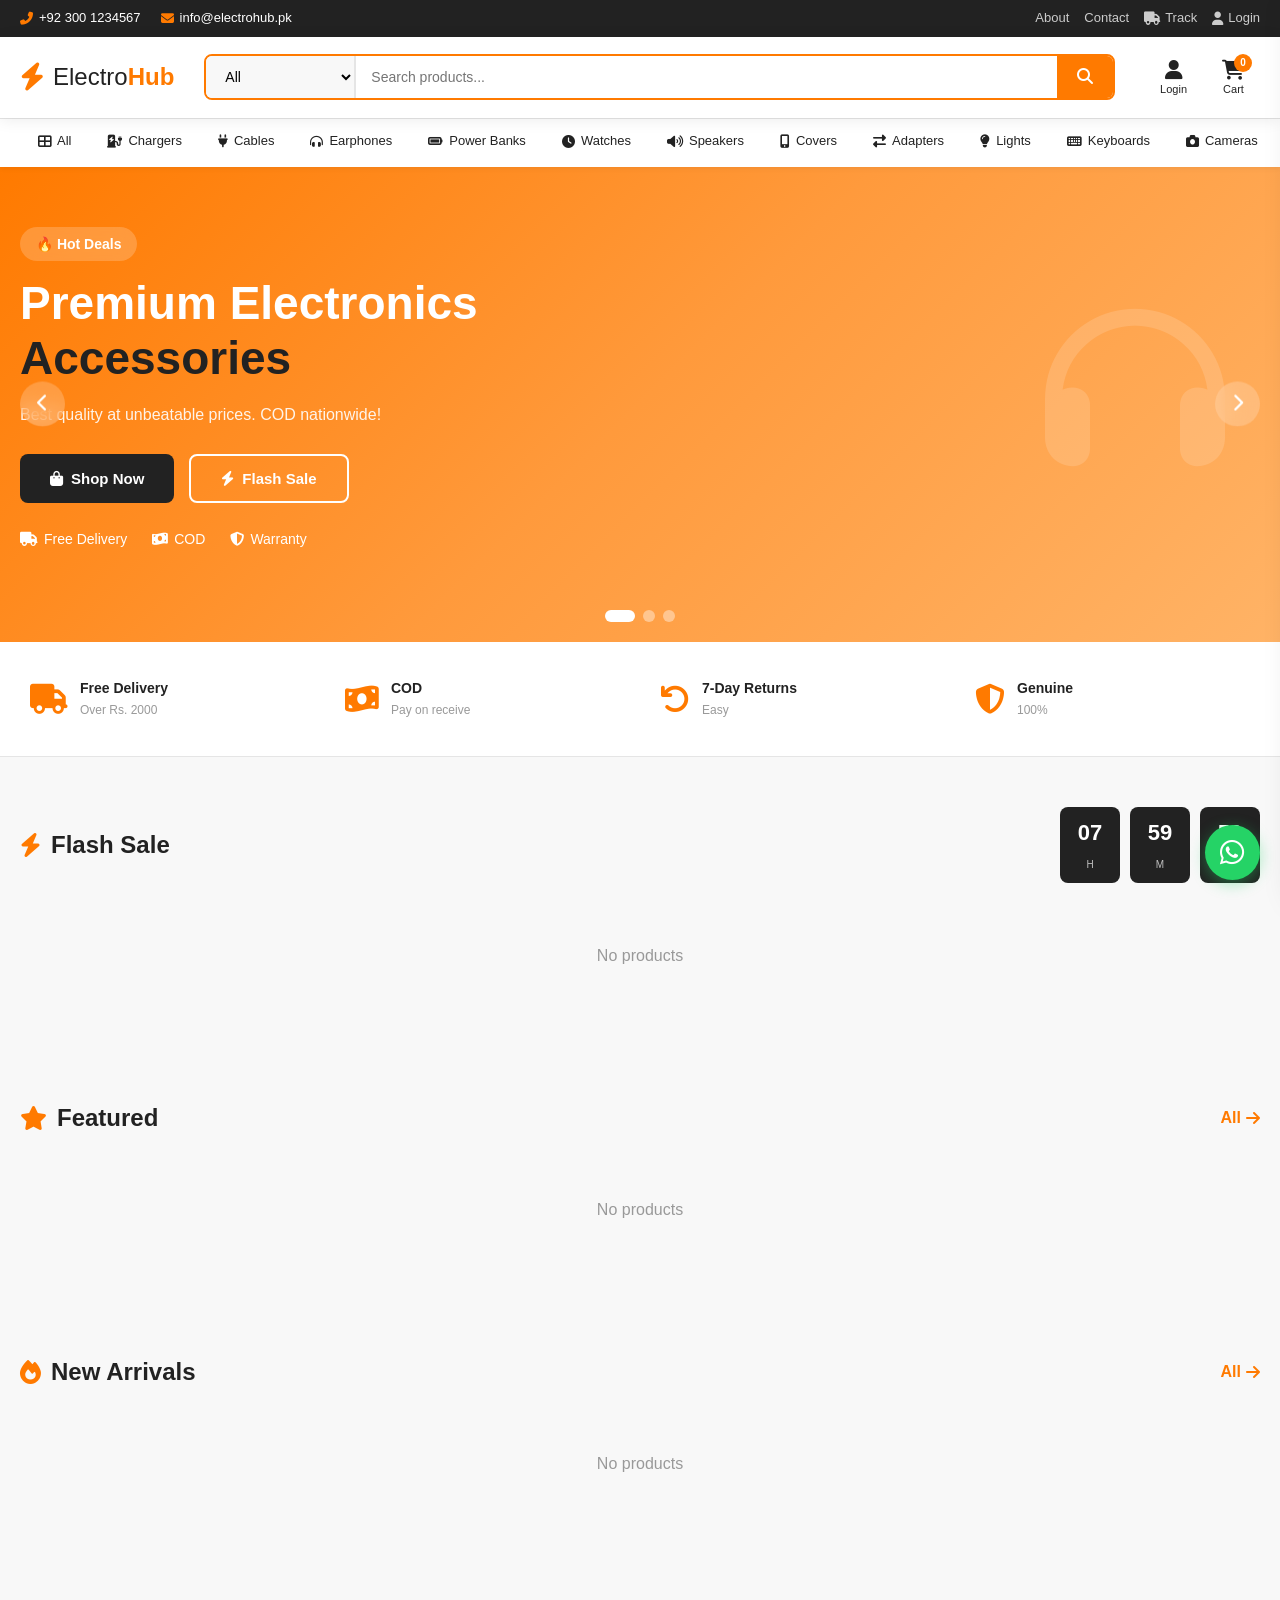
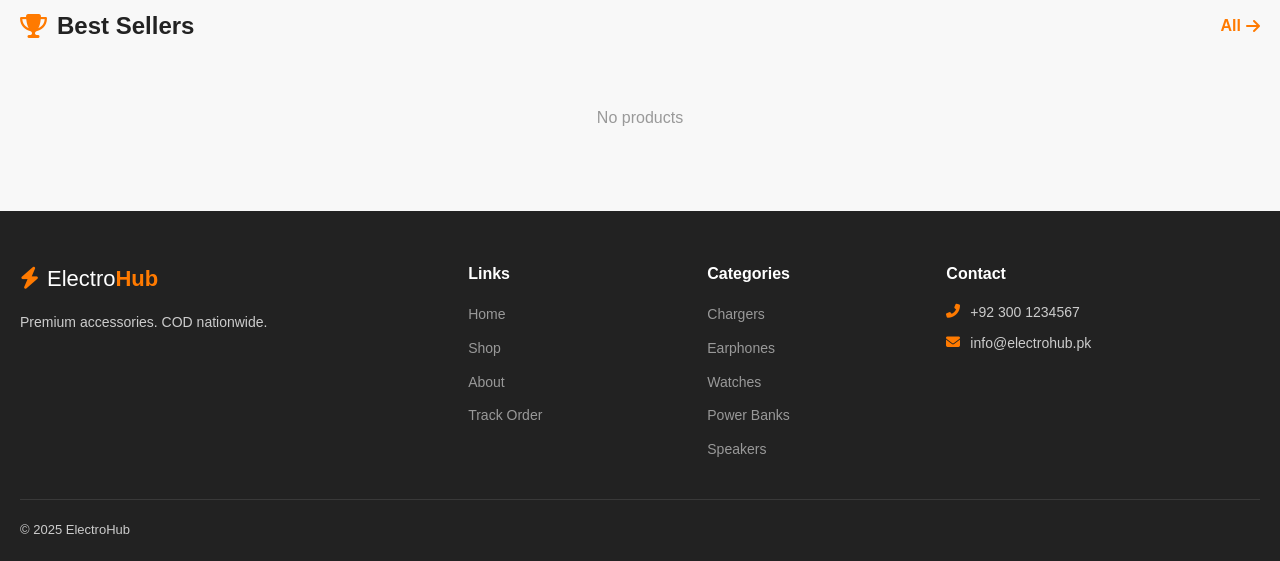
==== commit f555287e: "Update admin.html" ====
--- a/admin.html
+++ b/admin.html
@@ -3,94 +3,341 @@
 <head>
     <meta charset="UTF-8">
     <meta name="viewport" content="width=device-width, initial-scale=1.0">
-    <title>ElectroHub Admin</title>
+    <title>ElectroHub - Electronics Accessories Store</title>
+    <link rel="stylesheet" href="style.css">
     <link rel="stylesheet" href="https://cdnjs.cloudflare.com/ajax/libs/font-awesome/6.5.0/css/all.min.css">
-    <style>
-        *{margin:0;padding:0;box-sizing:border-box}:root{--p:#FF7A00;--pd:#E56D00;--pl:#FFF3E6;--w:#FFF;--lg:#F8F8F8;--g:#E5E5E5;--mg:#999;--d:#222;--dl:#555;--s:#28a745;--dn:#dc3545;--wn:#ffc107;--i:#17a2b8;--sb:260px;--sh:0 2px 10px rgba(0,0,0,0.05);--tr:all 0.3s ease}body{font-family:'Segoe UI',sans-serif;background:var(--lg);color:var(--d)}@keyframes fadeIn{from{opacity:0}to{opacity:1}}@keyframes slideUp{from{transform:translateY(30px);opacity:0}to{transform:translateY(0);opacity:1}}@keyframes shake{0%,100%{transform:translateX(0)}25%{transform:translateX(-6px)}75%{transform:translateX(6px)}}@keyframes pulse{0%,100%{transform:scale(1)}50%{transform:scale(1.05)}}@keyframes spin{from{transform:rotate(0deg)}to{transform:rotate(360deg)}}
-        .ls{position:fixed;inset:0;background:linear-gradient(135deg,#1a1a2e,#16213e,#0f3460);display:flex;align-items:center;justify-content:center;z-index:9999;transition:all 0.5s}.ls.h{opacity:0;visibility:hidden;pointer-events:none}.lb{background:var(--w);border-radius:20px;padding:45px 35px;width:100%;max-width:400px;margin:20px;box-shadow:0 25px 60px rgba(0,0,0,0.4);text-align:center;animation:slideUp 0.5s}.licon{width:75px;height:75px;background:linear-gradient(135deg,var(--p),#FF9A3C);border-radius:50%;display:flex;align-items:center;justify-content:center;margin:0 auto 20px}.licon i{font-size:32px;color:white}.lb h2{font-size:22px;margin-bottom:5px}.lb>p{color:var(--mg);font-size:13px;margin-bottom:25px}.linp{position:relative;margin-bottom:12px}.linp input{width:100%;padding:14px 45px 14px 16px;border:2px solid var(--g);border-radius:12px;font-size:16px;outline:none;letter-spacing:3px;text-align:center;font-family:monospace;transition:var(--tr)}.linp input:focus{border-color:var(--p)}.linp input.err{border-color:var(--dn);animation:shake 0.4s}.linp input.ok{border-color:var(--s)}.eyeb{position:absolute;right:14px;top:50%;transform:translateY(-50%);background:none;border:none;cursor:pointer;font-size:16px;color:#aaa}.lerr{color:var(--dn);font-size:12px;min-height:16px;margin-bottom:8px;opacity:0;transition:opacity 0.3s;display:flex;align-items:center;justify-content:center;gap:4px}.lerr.sh{opacity:1}.lbtn{width:100%;padding:14px;background:linear-gradient(135deg,var(--p),#FF9A3C);color:white;border:none;border-radius:12px;font-size:15px;font-weight:700;cursor:pointer;transition:var(--tr);display:flex;align-items:center;justify-content:center;gap:8px}.lbtn:hover{transform:translateY(-2px)}.lbtn:disabled{opacity:0.5;cursor:not-allowed;transform:none}.lbtn.ok{background:linear-gradient(135deg,var(--s),#20c997)}.lfooter{margin-top:18px;font-size:11px;color:#aaa}a.backl{display:inline-flex;align-items:center;gap:5px;color:var(--p);font-size:13px;margin-top:12px;text-decoration:none}
-        .adm{display:none;min-height:100vh}.adm.sh{display:flex;animation:fadeIn 0.4s}.sd{width:var(--sb);background:linear-gradient(180deg,#1a1a2e,#16213e);color:white;position:fixed;top:0;left:0;height:100vh;overflow-y:auto;z-index:100;transition:transform 0.3s}.sdh{padding:22px 20px;border-bottom:1px solid rgba(255,255,255,0.1);display:flex;align-items:center;gap:12px}.sdh .lgic{width:40px;height:40px;background:var(--p);border-radius:10px;display:flex;align-items:center;justify-content:center;font-size:18px;color:white}.sdh h2{font-size:17px}.sdh h2 span{color:var(--p)}.sdh small{display:block;font-size:10px;color:#666}.sdnav{padding:12px 0}.sdnav a{display:flex;align-items:center;gap:11px;padding:12px 24px;color:#888;font-size:13px;transition:var(--tr);border-left:3px solid transparent;cursor:pointer;text-decoration:none}.sdnav a:hover{color:white;background:rgba(255,255,255,0.05)}.sdnav a.act{color:white;background:rgba(255,122,0,0.15);border-left-color:var(--p)}.sdnav a i{width:18px;text-align:center}.nbg{margin-left:auto;background:var(--p);color:white;font-size:10px;padding:2px 8px;border-radius:10px;font-weight:600}.nbg.red{background:var(--dn);animation:pulse 1.5s infinite}.ndiv{height:1px;background:rgba(255,255,255,0.08);margin:8px 20px}.sdft{padding:18px 20px;border-top:1px solid rgba(255,255,255,0.08);position:absolute;bottom:0;width:100%}.sdft a{display:flex;align-items:center;gap:8px;color:#dc3545;font-size:13px;cursor:pointer;text-decoration:none}
-        .main{margin-left:var(--sb);flex:1;min-height:100vh}.topbar2{background:var(--w);padding:14px 28px;display:flex;justify-content:space-between;align-items:center;box-shadow:var(--sh);position:sticky;top:0;z-index:50}.topbar2 h3{font-size:19px;display:flex;align-items:center;gap:9px}.topbar2 h3 i{color:var(--p)}.tright{display:flex;align-items:center;gap:12px}.stlink{padding:8px 16px;background:var(--pl);color:var(--p);border:none;border-radius:8px;font-size:12px;font-weight:600;cursor:pointer;display:flex;align-items:center;gap:5px;text-decoration:none;transition:var(--tr)}.stlink:hover{background:var(--p);color:white}.rfbtn{padding:8px 12px;background:var(--lg);border:1px solid var(--g);border-radius:8px;cursor:pointer;font-size:14px;transition:var(--tr)}.rfbtn:hover{background:var(--p);color:white;border-color:var(--p)}.rfbtn.spinning i{animation:spin 1s linear infinite}.mtoggle{display:none;background:none;border:none;font-size:22px;cursor:pointer}.content{padding:24px 28px}
-        .atab{display:none;animation:fadeIn 0.4s}.atab.act{display:block}.sgrid{display:grid;grid-template-columns:repeat(4,1fr);gap:18px;margin-bottom:28px}.scard{background:var(--w);padding:24px;border-radius:14px;display:flex;align-items:center;gap:16px;box-shadow:var(--sh);transition:transform 0.3s;border-left:4px solid transparent}.scard:hover{transform:translateY(-3px)}.scard:nth-child(1){border-left-color:#667eea}.scard:nth-child(2){border-left-color:#28a745}.scard:nth-child(3){border-left-color:var(--p)}.scard:nth-child(4){border-left-color:#dc3545}.sicon{width:52px;height:52px;border-radius:12px;display:flex;align-items:center;justify-content:center;font-size:21px;color:white}.sicon.bl{background:linear-gradient(135deg,#667eea,#764ba2)}.sicon.gr{background:linear-gradient(135deg,#11998e,#38ef7d)}.sicon.or{background:linear-gradient(135deg,#f12711,#f5af19)}.sicon.rd{background:linear-gradient(135deg,#eb3349,#f45c43)}.sinfo h4{font-size:26px;margin-bottom:2px}.sinfo p{font-size:12px;color:var(--mg)}.dgrid{display:grid;grid-template-columns:2fr 1fr;gap:18px}.card2{background:var(--w);border-radius:14px;padding:24px;box-shadow:var(--sh);margin-bottom:18px}.card2 h4{font-size:15px;margin-bottom:18px;padding-bottom:10px;border-bottom:2px solid var(--pl);display:flex;align-items:center;gap:7px}.card2 h4 i{color:var(--p)}
-        .filtbtns{display:flex;gap:7px;flex-wrap:wrap;margin-bottom:18px}.filtb{padding:8px 16px;border:1px solid var(--g);background:var(--w);border-radius:20px;cursor:pointer;font-size:12px;transition:var(--tr);font-weight:500}.filtb.act,.filtb:hover{background:var(--p);color:white;border-color:var(--p)}
-        .orow{background:var(--w);border-radius:12px;padding:18px;margin-bottom:12px;border:1px solid var(--g);transition:var(--tr)}.orow:hover{box-shadow:0 4px 15px rgba(0,0,0,0.06)}.orow.neworder{border-left:4px solid var(--p);animation:fadeIn 0.5s}.orowh{display:flex;justify-content:space-between;align-items:center;margin-bottom:12px;flex-wrap:wrap;gap:7px}.orowh h5{color:var(--p);font-size:14px}.orowb{display:grid;grid-template-columns:repeat(3,1fr);gap:9px;font-size:12px;color:var(--dl);margin-bottom:12px}.orowb strong{display:block;margin-top:2px;color:var(--d)}.oitems{background:var(--lg);padding:10px 12px;border-radius:8px;margin-bottom:12px;font-size:11px}.oitems h6{font-size:11px;margin-bottom:5px}.oiline{display:flex;justify-content:space-between;padding:3px 0;border-bottom:1px solid var(--g)}.oiline:last-child{border:none}.orowf{display:flex;justify-content:space-between;align-items:center;padding-top:12px;border-top:1px solid var(--g);flex-wrap:wrap;gap:9px}.ototal{font-size:17px;font-weight:700;color:var(--p)}.sbadge{padding:5px 12px;border-radius:16px;font-size:11px;font-weight:600;display:inline-block}.s-Pending{background:#FFF3CD;color:#856404}.s-Confirmed{background:#D1ECF1;color:#0C5460}.s-Shipped{background:#CCE5FF;color:#004085}.s-Delivered{background:#D4EDDA;color:#155724}.s-Cancelled{background:#F8D7DA;color:#721C24}.ssel{padding:7px 14px;border:1px solid var(--g);border-radius:8px;font-size:12px;outline:none;cursor:pointer}
-        .prow{background:var(--w);padding:14px 16px;border-radius:10px;display:flex;align-items:center;gap:14px;margin-bottom:10px;border:1px solid var(--g);transition:var(--tr)}.prow:hover{box-shadow:0 3px 12px rgba(0,0,0,0.05)}.pimg{width:48px;height:48px;background:var(--lg);border-radius:8px;display:flex;align-items:center;justify-content:center;flex-shrink:0;overflow:hidden}.pimg img{max-width:100%;max-height:100%;object-fit:contain}.pimg i{color:var(--g);font-size:17px}.pinfo{flex:1;min-width:0}.pinfo h5{font-size:13px;margin-bottom:3px;white-space:nowrap;overflow:hidden;text-overflow:ellipsis}.pinfo span{font-size:11px;color:var(--mg);display:flex;align-items:center;gap:4px;flex-wrap:wrap}.ptag{font-size:9px;padding:1px 5px;border-radius:3px;font-weight:600}.ptag.new{background:#D4EDDA;color:#155724}.ptag.hot{background:var(--pl);color:var(--p)}.ptag.sale{background:#F8D7DA;color:#721C24}.ptag.flash{background:#CCE5FF;color:#004085}.pprice{font-weight:700;color:var(--p);min-width:80px;font-size:13px;text-align:right}.pprice s{color:var(--mg);font-weight:400;font-size:11px;margin-left:4px}.pstock{min-width:65px;font-size:12px;text-align:center}.pstock.low{color:var(--dn);font-weight:600}.pacts{display:flex;gap:5px}.pacts button{width:32px;height:32px;border:none;border-radius:8px;cursor:pointer;font-size:12px;display:flex;align-items:center;justify-content:center;transition:var(--tr)}.bedit{background:#D1ECF1;color:#0C5460}.bedit:hover{background:var(--i);color:white}.bdel{background:#F8D7DA;color:#721C24}.bdel:hover{background:var(--dn);color:white}
-        .badd{padding:10px 20px;background:var(--p);color:white;border:none;border-radius:10px;font-weight:600;cursor:pointer;font-size:13px;display:flex;align-items:center;gap:6px;transition:var(--tr)}.badd:hover{background:var(--pd)}
-        .pform{background:var(--w);padding:28px;border-radius:14px;margin-bottom:22px;display:none;animation:fadeIn 0.3s;border:2px solid var(--pl)}.pform.show{display:block}.pform h4{font-size:17px;color:var(--p);margin-bottom:18px;padding-bottom:10px;border-bottom:2px solid var(--pl)}.frow{display:flex;gap:14px}.fgrp{flex:1;margin-bottom:14px}.fgrp label{display:block;font-size:12px;font-weight:600;margin-bottom:5px}.fgrp input,.fgrp select,.fgrp textarea{width:100%;padding:10px 13px;border:1.5px solid var(--g);border-radius:8px;font-size:13px;outline:none;font-family:inherit;transition:var(--tr)}.fgrp input:focus,.fgrp select:focus,.fgrp textarea:focus{border-color:var(--p)}.fgrp textarea{resize:vertical;min-height:65px}.checkrow{display:flex;gap:18px;margin-bottom:14px;flex-wrap:wrap;padding:12px;background:var(--lg);border-radius:8px}.chkitem{display:flex;align-items:center;gap:6px;font-size:13px;cursor:pointer;font-weight:500}.chkitem input{accent-color:var(--p);width:16px;height:16px}.fbtnrow{display:flex;gap:10px;margin-top:10px}.bsave{padding:11px 26px;background:var(--s);color:white;border:none;border-radius:8px;font-weight:600;cursor:pointer;display:flex;align-items:center;gap:6px;font-size:13px;transition:var(--tr)}.bsave:hover{background:#218838}.bcancel{padding:11px 26px;background:var(--lg);border:1px solid var(--g);border-radius:8px;cursor:pointer;font-size:13px}
-        .catgrid{display:grid;grid-template-columns:repeat(4,1fr);gap:14px}.catcard{background:var(--w);padding:22px;border-radius:12px;text-align:center;box-shadow:var(--sh);transition:var(--tr);position:relative;border:2px solid transparent}.catcard:hover{transform:translateY(-3px)}.catcard i{font-size:32px;color:var(--p);margin-bottom:10px;display:block}.catcard h5{font-size:14px;margin-bottom:5px}.catcard span{font-size:11px;color:var(--mg)}.catcard .catbadge{position:absolute;top:10px;right:10px;background:var(--p);color:white;font-size:10px;padding:2px 8px;border-radius:10px;font-weight:600}
-        .tabheader{display:flex;justify-content:space-between;align-items:center;margin-bottom:18px;flex-wrap:wrap;gap:12px}.tabheader h4{font-size:17px;display:flex;align-items:center;gap:8px}.tabheader h4 i{color:var(--p)}.empty2{text-align:center;padding:45px;color:var(--mg)}.empty2 i{font-size:45px;color:var(--g);margin-bottom:14px;display:block}.loading2{text-align:center;padding:35px;color:var(--mg)}.loading2 i{font-size:28px;color:var(--p);display:block;margin-bottom:10px;animation:spin 1s linear infinite}.newalert{position:fixed;top:20px;right:20px;background:var(--s);color:white;padding:14px 24px;border-radius:12px;box-shadow:0 5px 20px rgba(40,167,69,0.4);z-index:9999;display:none;animation:slideUp 0.4s;font-weight:600;font-size:13px;align-items:center;gap:8px}
-        @media(max-width:1024px){.sgrid{grid-template-columns:repeat(2,1fr)}.dgrid{grid-template-columns:1fr}.catgrid{grid-template-columns:repeat(3,1fr)}}@media(max-width:768px){.sd{transform:translateX(-100%)}.sd.open{transform:translateX(0)}.main{margin-left:0}.mtoggle{display:block}.content{padding:18px 14px}.sgrid{grid-template-columns:1fr 1fr}.orowb{grid-template-columns:1fr 1fr}.frow{flex-direction:column}.catgrid{grid-template-columns:repeat(2,1fr)}.lb{padding:35px 25px}}@media(max-width:480px){.sgrid{grid-template-columns:1fr}.orowb{grid-template-columns:1fr}.catgrid{grid-template-columns:1fr 1fr}.prow{flex-wrap:wrap}.pprice,.pstock{min-width:auto}}
-    </style>
 </head>
 <body>
-<div class="newalert" id="alertBox" style="display:none;"><i class="fas fa-bell"></i> <span id="alertText"></span></div>
-<div class="ls" id="loginScreen"><div class="lb"><div class="licon"><i class="fas fa-lock"></i></div><h2>Admin Login</h2><p>Enter password</p><div class="linp"><input type="password" id="passInput" placeholder="Password" maxlength="20" onkeydown="if(event.key==='Enter')checkLogin()" oninput="clearLoginErr()"><button class="eyeb" onclick="toggleEye()"><i class="fas fa-eye" id="eyeIcon"></i></button></div><div class="lerr" id="loginErr"><i class="fas fa-exclamation-circle"></i> <span id="loginErrText"></span></div><button class="lbtn" id="loginBtn" onclick="checkLogin()"><i class="fas fa-unlock-alt"></i> Login</button><div class="lfooter" id="loginFooter"><i class="fas fa-shield-alt" style="color:var(--p)"></i> Protected</div><a href="index.html" class="backl"><i class="fas fa-arrow-left"></i> Store</a></div></div>
-
-<div class="adm" id="adminPanel">
-<aside class="sd" id="sidebar"><div class="sdh"><div class="lgic"><i class="fas fa-bolt"></i></div><div><h2>Electro<span>Hub</span></h2><small>Admin</small></div></div><nav class="sdnav"><a class="act" onclick="switchTab('dash',this)"><i class="fas fa-tachometer-alt"></i> Dashboard</a><a onclick="switchTab('orders',this)"><i class="fas fa-shopping-bag"></i> Orders <span class="nbg" id="navOrders">0</span></a><a onclick="switchTab('products',this)"><i class="fas fa-box"></i> Products <span class="nbg" id="navProds">0</span></a><a onclick="switchTab('categories',this)"><i class="fas fa-tags"></i> Categories</a><div class="ndiv"></div><a onclick="switchTab('customers',this)"><i class="fas fa-users"></i> Customers <span class="nbg" id="navCusts">0</span></a></nav><div class="sdft"><a onclick="adminLogout()"><i class="fas fa-sign-out-alt"></i> Logout</a></div></aside>
-
-<div class="main"><div class="topbar2"><div style="display:flex;align-items:center;gap:14px;"><button class="mtoggle" onclick="document.getElementById('sidebar').classList.toggle('open')"><i class="fas fa-bars"></i></button><h3 id="pageTitle"><i class="fas fa-tachometer-alt"></i> Dashboard</h3></div><div class="tright"><button class="rfbtn" id="refreshBtn" onclick="doRefresh()"><i class="fas fa-sync-alt"></i></button><a href="index.html" class="stlink"><i class="fas fa-store"></i> Store</a></div></div>
-
-<div class="content">
-<div class="atab act" id="dashTab"><div class="sgrid"><div class="scard"><div class="sicon bl"><i class="fas fa-shopping-bag"></i></div><div class="sinfo"><h4 id="statOrders">0</h4><p>Orders</p></div></div><div class="scard"><div class="sicon gr"><i class="fas fa-money-bill-wave"></i></div><div class="sinfo"><h4 id="statRevenue">Rs.0</h4><p>Revenue</p></div></div><div class="scard"><div class="sicon or"><i class="fas fa-box"></i></div><div class="sinfo"><h4 id="statProducts">0</h4><p>Products</p></div></div><div class="scard"><div class="sicon rd"><i class="fas fa-clock"></i></div><div class="sinfo"><h4 id="statPending">0</h4><p>Pending</p></div></div></div><div class="dgrid"><div class="card2"><h4><i class="fas fa-clock"></i> Recent Orders</h4><div id="recentOrdersDiv"></div></div><div><div class="card2"><h4><i class="fas fa-chart-pie"></i> Status</h4><div id="statusSumDiv"></div></div><div class="card2"><h4><i class="fas fa-exclamation-triangle"></i> Low Stock</h4><div id="lowStockDiv"></div></div></div></div></div>
-
-<div class="atab" id="ordersTab"><div class="filtbtns"><button class="filtb act" onclick="filterOrders('all',this)">All</button><button class="filtb" onclick="filterOrders('Pending',this)">🟡 Pending</button><button class="filtb" onclick="filterOrders('Confirmed',this)">🔵 Confirmed</button><button class="filtb" onclick="filterOrders('Shipped',this)">🚚 Shipped</button><button class="filtb" onclick="filterOrders('Delivered',this)">✅ Delivered</button><button class="filtb" onclick="filterOrders('Cancelled',this)">❌ Cancelled</button></div><div id="ordersListDiv"></div></div>
-
-<div class="atab" id="productsTab"><div class="tabheader"><h4><i class="fas fa-box"></i> Products</h4><button class="badd" onclick="showAddForm()"><i class="fas fa-plus"></i> Add Product</button></div>
-<div class="pform" id="productForm"><h4><i class="fas fa-edit"></i> <span id="formTitle">Add New Product</span></h4>
-<div class="frow"><div class="fgrp"><label>Name *</label><input type="text" id="fName" placeholder="Product name"></div><div class="fgrp"><label>Category *</label><select id="fCategory"><option value="chargers">⚡ Chargers</option><option value="cables">🔌 Cables</option><option value="earphones">🎧 Earphones</option><option value="powerbanks">🔋 Power Banks</option><option value="holders">📱 Holders</option><option value="watches">⌚ Watches</option><option value="protectors">🛡️ Protectors</option><option value="covers">📦 Covers</option><option value="speakers">🔊 Speakers</option><option value="adapters">🔄 Adapters</option><option value="lights">💡 Lights</option><option value="stands">🖥️ Stands</option><option value="keyboards">⌨️ Keyboards</option><option value="storage">💾 Storage</option><option value="cameras">📸 Cameras</option><option value="other">📦 Other</option></select></div></div>
-<div class="frow"><div class="fgrp"><label>Price *</label><input type="number" id="fPrice" placeholder="1499"></div><div class="fgrp"><label>Old Price</label><input type="number" id="fOldPrice" placeholder="2999"></div><div class="fgrp"><label>Stock *</label><input type="number" id="fStock" placeholder="50"></div></div>
-<div class="fgrp"><label>Image URL</label><input type="text" id="fImage" placeholder="https://..."></div>
-<div class="fgrp"><label>Description</label><textarea id="fDesc" placeholder="Description..."></textarea></div>
-<div class="checkrow"><label class="chkitem"><input type="checkbox" id="fIsNew"> 🆕 New</label><label class="chkitem"><input type="checkbox" id="fIsHot"> 🔥 Hot</label><label class="chkitem"><input type="checkbox" id="fIsSale"> 💰 Sale</label><label class="chkitem"><input type="checkbox" id="fIsFlash"> ⚡ Flash</label></div>
-<div class="fbtnrow"><button class="bsave" id="saveBtn" onclick="saveProduct()"><i class="fas fa-save"></i> Save</button><button class="bcancel" onclick="hideForm()">Cancel</button></div></div>
-<div id="productsListDiv"></div></div>
-
-<div class="atab" id="categoriesTab"><div class="tabheader"><h4><i class="fas fa-tags"></i> Categories</h4></div><div class="catgrid" id="categoriesDiv"></div></div>
-<div class="atab" id="customersTab"><div class="tabheader"><h4><i class="fas fa-users"></i> Customers</h4></div><div id="customersDiv"></div></div>
-</div></div></div>
-
-<script>
-var SB='https://iguhpaqocjxwtfkpbgbg.supabase.co',SK='eyJhbGciOiJIUzI1NiIsInR5cCI6IkpXVCJ9.eyJpc3MiOiJzdXBhYmFzZSIsInJlZiI6ImlndWhwYXFvY2p4d3Rma3BiZ2JnIiwicm9sZSI6ImFub24iLCJpYXQiOjE3ODUyNTEyMjQsImV4cCI6MjEwMDgyNzIyNH0.BrJb1CuFopsT4cQQtb4hf9jGznXxjcPnA-DsJ9vwmsc',HH={'apikey':SK,'Authorization':'Bearer '+SK,'Content-Type':'application/json','Prefer':'return=representation'};
-async function api(m,t,p,b){try{var u=SB+'/rest/v1/'+t;if(p)u+='?'+p;var o={method:m,headers:HH};if(b)o.body=JSON.stringify(b);var r=await fetch(u,o);if(!r.ok){console.error(m+' '+t+':',await r.text());return m==='DELETE'?false:[];}return m==='DELETE'?true:await r.json();}catch(e){console.error(e);return m==='DELETE'?false:[];}}
-
-var PASS="28610",attempts=0,orders=[],products=[],lastCount=0,editingId=null;
-var ICONS={chargers:'fas fa-charging-station',cables:'fas fa-plug',earphones:'fas fa-headphones-alt',powerbanks:'fas fa-battery-full',holders:'fas fa-mobile-alt',watches:'fas fa-clock',protectors:'fas fa-shield-alt',covers:'fas fa-tablet-alt',speakers:'fas fa-volume-up',adapters:'fas fa-exchange-alt',lights:'fas fa-lightbulb',stands:'fas fa-laptop',keyboards:'fas fa-keyboard',storage:'fas fa-hdd',cameras:'fas fa-camera',other:'fas fa-box'};
-var NAMES={chargers:'Chargers',cables:'Cables',earphones:'Earphones',powerbanks:'Power Banks',holders:'Holders',watches:'Watches',protectors:'Protectors',covers:'Covers',speakers:'Speakers',adapters:'Adapters',lights:'Lights',stands:'Stands',keyboards:'Keyboards',storage:'Storage',cameras:'Cameras',other:'Other'};
-
-if(sessionStorage.getItem('adminOK')==='1'){document.getElementById('loginScreen').classList.add('h');document.getElementById('adminPanel').classList.add('sh');startAdmin();}
-
-function checkLogin(){var inp=document.getElementById('passInput'),btn=document.getElementById('loginBtn'),val=inp.value.trim();if(!val){showLoginErr('Enter password');inp.classList.add('err');setTimeout(function(){inp.classList.remove('err');},500);return;}if(val===PASS){inp.classList.add('ok');btn.innerHTML='<i class="fas fa-check-circle"></i> Granted!';btn.classList.add('ok');sessionStorage.setItem('adminOK','1');setTimeout(function(){document.getElementById('loginScreen').classList.add('h');document.getElementById('adminPanel').classList.add('sh');startAdmin();},700);}else{attempts++;inp.classList.add('err');setTimeout(function(){inp.classList.remove('err');},500);if(attempts>=5){showLoginErr('Locked 30s');btn.disabled=true;inp.disabled=true;var t=30,f=document.getElementById('loginFooter');f.innerHTML='<span style="color:var(--dn)"><i class="fas fa-lock"></i> '+t+'s</span>';var timer=setInterval(function(){t--;f.innerHTML='<span style="color:var(--dn)">'+t+'s</span>';if(t<=0){clearInterval(timer);attempts=0;btn.disabled=false;inp.disabled=false;inp.value='';clearLoginErr();f.innerHTML='<i class="fas fa-shield-alt" style="color:var(--p)"></i> Protected';}},1000);}else showLoginErr('Wrong! '+(5-attempts)+' left');}}
-function showLoginErr(m){document.getElementById('loginErrText').textContent=m;document.getElementById('loginErr').classList.add('sh');}
-function clearLoginErr(){document.getElementById('loginErr').classList.remove('sh');}
-function toggleEye(){var i=document.getElementById('passInput'),e=document.getElementById('eyeIcon');if(i.type==='password'){i.type='text';e.className='fas fa-eye-slash';}else{i.type='password';e.className='fas fa-eye';}i.focus();}
-function adminLogout(){sessionStorage.removeItem('adminOK');location.reload();}
-
-async function startAdmin(){showLoad('recentOrdersDiv');showLoad('ordersListDiv');showLoad('productsListDiv');await loadAllData();setInterval(async function(){var n=await api('GET','orders','select=id&order=created_at.desc');if(n&&n.length>lastCount){showAlert('🔔 New order!');lastCount=n.length;await loadAllData();}},5000);}
-async function loadAllData(){orders=await api('GET','orders','select=*&order=created_at.desc');products=await api('GET','products','select=*&order=id.asc');var custs=await api('GET','customers','select=*&order=created_at.desc');lastCount=orders.length;document.getElementById('navOrders').textContent=orders.length;document.getElementById('navProds').textContent=products.length;document.getElementById('navCusts').textContent=custs?custs.length:0;var pend=orders.filter(function(o){return o.status==='Pending';}).length;if(pend>0)document.getElementById('navOrders').classList.add('red');else document.getElementById('navOrders').classList.remove('red');renderDashboard();renderOrdersList();renderProductsList();renderCategories();renderCustomers(custs);}
-async function doRefresh(){var b=document.getElementById('refreshBtn');b.classList.add('spinning');await loadAllData();setTimeout(function(){b.classList.remove('spinning');},500);}
-function showLoad(id){document.getElementById(id).innerHTML='<div class="loading2"><i class="fas fa-spinner"></i><p>Loading...</p></div>';}
-function showAlert(t){var a=document.getElementById('alertBox');document.getElementById('alertText').textContent=t;a.style.display='flex';setTimeout(function(){a.style.display='none';},5000);}
-function timeAgo(d){var df=Date.now()-new Date(d).getTime(),m=Math.floor(df/60000);if(m<1)return'Now';if(m<60)return m+'m';var h=Math.floor(m/60);if(h<24)return h+'h';return Math.floor(h/24)+'d';}
-function switchTab(t,el){document.querySelectorAll('.atab').forEach(function(x){x.classList.remove('act');});document.getElementById(t+'Tab').classList.add('act');document.querySelectorAll('.sdnav a').forEach(function(a){a.classList.remove('act');});if(el)el.classList.add('act');var ti={dash:'Dashboard',orders:'Orders',products:'Products',categories:'Categories',customers:'Customers'},ic={dash:'tachometer-alt',orders:'shopping-bag',products:'box',categories:'tags',customers:'users'};document.getElementById('pageTitle').innerHTML='<i class="fas fa-'+ic[t]+'"></i> '+ti[t];document.getElementById('sidebar').classList.remove('open');}
-
-function renderDashboard(){document.getElementById('statOrders').textContent=orders.length;var rev=0;orders.forEach(function(o){if(o.status!=='Cancelled')rev+=o.total;});document.getElementById('statRevenue').textContent='Rs.'+rev.toLocaleString();document.getElementById('statProducts').textContent=products.length;var pend=orders.filter(function(o){return o.status==='Pending';}).length;document.getElementById('statPending').textContent=pend;var rec=orders.slice(0,5);document.getElementById('recentOrdersDiv').innerHTML=rec.length?rec.map(function(o){return'<div class="orow'+(o.status==='Pending'?' neworder':'')+'" style="padding:12px;margin-bottom:8px;"><div class="orowh"><h5>'+o.id+'</h5><span style="font-size:11px;color:var(--mg)">'+timeAgo(o.created_at)+'</span><span class="sbadge s-'+o.status+'">'+o.status+'</span></div><div style="display:flex;justify-content:space-between;font-size:12px;flex-wrap:wrap;gap:5px;"><span>'+o.customer_name+'</span><span>'+o.customer_phone+'</span><strong style="color:var(--p)">Rs.'+o.total.toLocaleString()+'</strong></div></div>';}).join(''):'<div class="empty2"><i class="fas fa-inbox"></i><p>No orders</p></div>';var sts=['Pending','Confirmed','Shipped','Delivered','Cancelled'];document.getElementById('statusSumDiv').innerHTML=sts.map(function(s){return'<div style="display:flex;justify-content:space-between;padding:9px 0;border-bottom:1px solid var(--g);"><span class="sbadge s-'+s+'">'+s+'</span><strong>'+orders.filter(function(o){return o.status===s;}).length+'</strong></div>';}).join('');var low=products.filter(function(p){return p.stock<=10;}).sort(function(a,b){return a.stock-b.stock;}).slice(0,5);document.getElementById('lowStockDiv').innerHTML=low.length?low.map(function(p){return'<div style="display:flex;justify-content:space-between;padding:7px 0;border-bottom:1px solid var(--g);font-size:12px;"><span>'+p.name.substring(0,22)+'...</span><strong style="color:'+(p.stock<=0?'var(--dn)':'var(--wn)')+'">'+( p.stock<=0?'OUT':p.stock)+'</strong></div>';}).join(''):'<p style="color:var(--mg);text-align:center;padding:15px;">All stocked ✅</p>';}
-
-function renderOrdersList(filter){var fl=orders;if(filter&&filter!=='all')fl=orders.filter(function(o){return o.status===filter;});var el=document.getElementById('ordersListDiv');if(!fl.length){el.innerHTML='<div class="empty2"><i class="fas fa-inbox"></i><p>No orders</p></div>';return;}el.innerHTML=fl.map(function(o){var items=o.items||[];var ih=items.map(function(it){return'<div class="oiline"><span>'+it.name+' × '+it.qty+'</span><strong>Rs.'+(it.price*it.qty).toLocaleString()+'</strong></div>';}).join('');return'<div class="orow"><div class="orowh"><h5><i class="fas fa-receipt"></i> '+o.id+'</h5><span style="font-size:11px;color:var(--mg)">'+new Date(o.created_at).toLocaleString()+'</span><span class="sbadge s-'+o.status+'">'+o.status+'</span></div><div class="orowb"><span>Customer<strong>'+o.customer_name+'</strong></span><span>Phone<strong>'+o.customer_phone+'</strong></span><span>Email<strong>'+(o.customer_email||'N/A')+'</strong></span><span>City<strong>'+o.customer_city+'</strong></span><span>Address<strong>'+(o.customer_address||'').substring(0,50)+'</strong></span><span>Payment<strong>COD</strong></span></div><div class="oitems"><h6><i class="fas fa-box"></i> Items ('+items.length+')</h6>'+ih+'</div>'+(o.notes?'<div style="background:#FFF3E6;padding:7px 11px;border-radius:6px;font-size:11px;margin-bottom:10px;"><i class="fas fa-sticky-note" style="color:var(--p)"></i> '+o.notes+'</div>':'')+'<div class="orowf"><div style="display:flex;align-items:center;gap:9px;"><label style="font-size:12px;font-weight:600;">Status:</label><select class="ssel" onchange="updateStatus(\''+o.id+'\',this.value)"><option value="Pending"'+(o.status==='Pending'?' selected':'')+'>🟡 Pending</option><option value="Confirmed"'+(o.status==='Confirmed'?' selected':'')+'>🔵 Confirmed</option><option value="Shipped"'+(o.status==='Shipped'?' selected':'')+'>🚚 Shipped</option><option value="Delivered"'+(o.status==='Delivered'?' selected':'')+'>✅ Delivered</option><option value="Cancelled"'+(o.status==='Cancelled'?' selected':'')+'>❌ Cancelled</option></select></div><span class="ototal">Rs.'+o.total.toLocaleString()+'</span></div></div>';}).join('');}
-function filterOrders(s,btn){document.querySelectorAll('.filtb').forEach(function(b){b.classList.remove('act');});btn.classList.add('act');renderOrdersList(s);}
-async function updateStatus(id,status){var o=orders.find(function(x){return x.id===id;});if(!o)return;var sh=o.status_history||[];sh.push({status:status,time:new Date().toISOString(),note:'Admin'});var data={status:status,status_history:sh};if(status==='Shipped')data.estimated_delivery=new Date(Date.now()+3*86400000).toISOString();if(status==='Delivered')data.delivered_at=new Date().toISOString();var r=await api('PATCH','orders','id=eq.'+id,data);if(r){o.status=status;o.status_history=sh;renderDashboard();renderOrdersList();showAlert('✅ '+id+' → '+status);}else alert('Failed!');}
-
-function renderProductsList(){var el=document.getElementById('productsListDiv');if(!products.length){el.innerHTML='<div class="empty2"><i class="fas fa-box-open"></i><p>No products</p></div>';return;}el.innerHTML=products.map(function(p){var icon=ICONS[p.category]||'fas fa-box';var catName=NAMES[p.category]||p.category;var tags='';if(p.is_new)tags+='<span class="ptag new">NEW</span> ';if(p.is_hot)tags+='<span class="ptag hot">HOT</span> ';if(p.is_sale)tags+='<span class="ptag sale">SALE</span> ';if(p.is_flash)tags+='<span class="ptag flash">FLASH</span> ';return'<div class="prow"><div class="pimg">'+(p.image?'<img src="'+p.image+'">':'<i class="'+icon+'"></i>')+'</div><div class="pinfo"><h5>'+p.name+'</h5><span>'+catName+' '+tags+'</span></div><div class="pprice">Rs.'+p.price.toLocaleString()+(p.old_price?' <s>Rs.'+p.old_price.toLocaleString()+'</s>':'')+'</div><div class="pstock'+(p.stock<=10?' low':'')+'">'+(p.stock<=0?'❌ OUT':p.stock<=10?'⚠️ '+p.stock:'✅ '+p.stock)+'</div><div class="pacts"><button class="bedit" onclick="editProduct('+p.id+')"><i class="fas fa-edit"></i></button><button class="bdel" onclick="deleteProduct('+p.id+')"><i class="fas fa-trash"></i></button></div></div>';}).join('');}
-
-function showAddForm(){editingId=null;document.getElementById('formTitle').textContent='Add New Product';document.getElementById('fName').value='';document.getElementById('fCategory').value='chargers';document.getElementById('fPrice').value='';document.getElementById('fOldPrice').value='';document.getElementById('fStock').value='';document.getElementById('fImage').value='';document.getElementById('fDesc').value='';document.getElementById('fIsNew').checked=false;document.getElementById('fIsHot').checked=false;document.getElementById('fIsSale').checked=false;document.getElementById('fIsFlash').checked=false;document.getElementById('productForm').classList.add('show');document.getElementById('productForm').scrollIntoView({behavior:'smooth'});}
-function editProduct(id){var p=products.find(function(x){return x.id===id;});if(!p)return;editingId=id;document.getElementById('formTitle').textContent='Edit: '+p.name;document.getElementById('fName').value=p.name;document.getElementById('fCategory').value=p.category;document.getElementById('fPrice').value=p.price;document.getElementById('fOldPrice').value=p.old_price||'';document.getElementById('fStock').value=p.stock;document.getElementById('fImage').value=p.image||'';document.getElementById('fDesc').value=p.description||'';document.getElementById('fIsNew').checked=p.is_new||false;document.getElementById('fIsHot').checked=p.is_hot||false;document.getElementById('fIsSale').checked=p.is_sale||false;document.getElementById('fIsFlash').checked=p.is_flash||false;document.getElementById('productForm').classList.add('show');document.getElementById('productForm').scrollIntoView({behavior:'smooth'});}
-function hideForm(){document.getElementById('productForm').classList.remove('show');editingId=null;}
-
-async function saveProduct(){var name=document.getElementById('fName').value.trim(),price=parseInt(document.getElementById('fPrice').value);if(!name){alert('Name required!');return;}if(!price){alert('Price required!');return;}var btn=document.getElementById('saveBtn');btn.disabled=true;btn.innerHTML='<i class="fas fa-spinner fa-spin"></i> Saving...';var data={name:name,category:document.getElementById('fCategory').value,price:price,old_price:parseInt(document.getElementById('fOldPrice').value)||0,stock:parseInt(document.getElementById('fStock').value)||0,image:document.getElementById('fImage').value.trim(),description:document.getElementById('fDesc').value.trim(),brand:'Generic',compat:'all',is_new:document.getElementById('fIsNew').checked,is_hot:document.getElementById('fIsHot').checked,is_sale:document.getElementById('fIsSale').checked,is_flash:document.getElementById('fIsFlash').checked};var result;if(editingId){result=await api('PATCH','products','id=eq.'+editingId,data);if(result){showAlert('✅ Updated!');hideForm();await loadAllData();}else alert('Failed!');}else{data.rating=4.0;data.reviews=0;result=await api('POST','products','',data);if(result){showAlert('✅ Added!');hideForm();await loadAllData();}else alert('Failed!');}btn.disabled=false;btn.innerHTML='<i class="fas fa-save"></i> Save';}
-async function deleteProduct(id){var p=products.find(function(x){return x.id===id;});if(!confirm('Delete "'+p.name+'"?'))return;var r=await api('DELETE','products','id=eq.'+id);if(r){showAlert('🗑️ Deleted');await loadAllData();}else alert('Failed!');}
-
-function renderCategories(){var cats={};products.forEach(function(p){if(!cats[p.category])cats[p.category]={count:0,stock:0};cats[p.category].count++;cats[p.category].stock+=p.stock;});var keys=Object.keys(cats);if(!keys.length){document.getElementById('categoriesDiv').innerHTML='<div class="empty2"><i class="fas fa-tags"></i><p>No categories</p></div>';return;}document.getElementById('categoriesDiv').innerHTML=keys.map(function(k){var c=cats[k];return'<div class="catcard"><div class="catbadge">'+c.count+'</div><i class="'+(ICONS[k]||'fas fa-box')+'"></i><h5>'+(NAMES[k]||k)+'</h5><span>Stock: '+c.stock+'</span></div>';}).join('');}
-
-function renderCustomers(custs){custs=custs||[];var el=document.getElementById('customersDiv');if(!custs.length){el.innerHTML='<div class="empty2"><i class="fas fa-users"></i><p>No customers</p></div>';return;}el.innerHTML=custs.map(function(c){var myOrders=orders.filter(function(o){return o.customer_phone===c.phone;});var ts=0;myOrders.forEach(function(o){if(o.status!=='Cancelled')ts+=o.total;});return'<div class="orow"><div class="orowh"><h5><i class="fas fa-user-check" style="color:var(--s);margin-right:6px;"></i>'+c.name+'</h5><span class="ototal">Rs.'+ts.toLocaleString()+'</span></div><div class="orowb"><span>Phone<strong>'+c.phone+'</strong></span><span>Email<strong>'+(c.email||'N/A')+'</strong></span><span>City<strong>'+(c.city||'N/A')+'</strong></span><span>Address<strong>'+(c.address||'').substring(0,40)+'</strong></span><span>Orders<strong>'+myOrders.length+'</strong></span><span>Joined<strong>'+timeAgo(c.created_at)+'</strong></span></div></div>';}).join('');}
-</script>
+
+<div class="cart-notification" id="cartNotification">
+    <i class="fas fa-check-circle"></i>
+    <span id="cartNotifText">Added to cart!</span>
+</div>
+
+<!-- AUTH -->
+<div class="modal-overlay" id="authModal">
+    <div class="modal" style="max-width:440px;">
+        <button class="modal-close" onclick="closeAuth()"><i class="fas fa-times"></i></button>
+        <div style="padding:30px;">
+            <div id="loginTab" class="auth-tab active">
+                <div class="auth-header">
+                    <div class="auth-icon"><i class="fas fa-user-circle"></i></div>
+                    <h2>Welcome Back</h2>
+                    <p style="color:var(--medium-gray);font-size:14px;">Login to continue</p>
+                </div>
+                <form onsubmit="loginCustomer(event)">
+                    <div class="form-group"><label>Phone Number</label><input type="tel" id="loginPhone" required placeholder="03XXXXXXXXX"></div>
+                    <div class="form-group"><label>Password</label><input type="password" id="loginPass" required placeholder="Password" minlength="4"></div>
+                    <div id="loginError" class="auth-error"></div>
+                    <button type="submit" class="btn-auth"><i class="fas fa-sign-in-alt"></i> Login</button>
+                </form>
+                <p style="text-align:center;margin-top:15px;font-size:14px;">No account? <a href="#" onclick="switchAuth('register')" style="color:var(--primary);font-weight:600;">Register</a></p>
+            </div>
+            <div id="registerTab" class="auth-tab">
+                <div class="auth-header">
+                    <div class="auth-icon"><i class="fas fa-user-plus"></i></div>
+                    <h2>Create Account</h2>
+                    <p style="color:var(--medium-gray);font-size:14px;">Register to shop</p>
+                </div>
+                <form onsubmit="registerCustomer(event)">
+                    <div class="form-group"><label>Full Name *</label><input type="text" id="regName" required placeholder="Your name"></div>
+                    <div class="form-group"><label>Phone *</label><input type="tel" id="regPhone" required placeholder="03XXXXXXXXX"></div>
+                    <div class="form-group"><label>Email</label><input type="email" id="regEmail" placeholder="email@example.com"></div>
+                    <div class="form-group"><label>City *</label>
+                        <select id="regCity" required><option value="">Select</option><option>Karachi</option><option>Lahore</option><option>Islamabad</option><option>Rawalpindi</option><option>Faisalabad</option><option>Peshawar</option><option>Quetta</option><option>Multan</option><option>Abbottabad</option><option>Other</option></select>
+                    </div>
+                    <div class="form-group"><label>Address *</label><textarea id="regAddress" required placeholder="House, Street, Area"></textarea></div>
+                    <div class="form-group"><label>Password *</label><input type="password" id="regPass" required placeholder="Min 4 chars" minlength="4"></div>
+                    <div id="regError" class="auth-error"></div>
+                    <button type="submit" class="btn-auth"><i class="fas fa-user-plus"></i> Register</button>
+                </form>
+                <p style="text-align:center;margin-top:15px;font-size:14px;">Have account? <a href="#" onclick="switchAuth('login')" style="color:var(--primary);font-weight:600;">Login</a></p>
+            </div>
+        </div>
+    </div>
+</div>
+
+<!-- QUICK VIEW -->
+<div class="modal-overlay" id="quickViewModal">
+    <div class="modal">
+        <button class="modal-close" onclick="closeQuickView()"><i class="fas fa-times"></i></button>
+        <div class="modal-body">
+            <div class="modal-image" id="modalImageContainer"></div>
+            <div class="modal-info">
+                <span class="modal-category" id="modalCategory"></span>
+                <h2 id="modalName"></h2>
+                <div class="modal-rating"><span id="modalStars"></span><span id="modalReviews"></span></div>
+                <div class="modal-price">
+                    <span class="current-price" id="modalPrice"></span>
+                    <span class="old-price" id="modalOldPrice"></span>
+                    <span class="discount-badge" id="modalDiscount"></span>
+                </div>
+                <p id="modalDescription"></p>
+                <div class="modal-meta">
+                    <span><i class="fas fa-check-circle"></i> <span id="modalStock"></span></span>
+                    <span><i class="fas fa-shield-alt"></i> Warranty</span>
+                    <span id="modalDelivery"></span>
+                </div>
+                <div class="modal-quantity">
+                    <label>Qty:</label>
+                    <div class="qty-selector">
+                        <button onclick="changeQty(-1)">-</button>
+                        <input type="number" id="modalQty" value="1" min="1" max="10">
+                        <button onclick="changeQty(1)">+</button>
+                    </div>
+                </div>
+                <div class="modal-actions">
+                    <button class="btn-add-cart" onclick="addToCartFromModal()"><i class="fas fa-cart-plus"></i> Add to Cart</button>
+                    <button class="btn-buy-now" onclick="buyNowFromModal()"><i class="fas fa-bolt"></i> Buy Now</button>
+                </div>
+            </div>
+        </div>
+    </div>
+</div>
+
+<!-- CHECKOUT -->
+<div class="modal-overlay" id="checkoutModal">
+    <div class="modal checkout-modal">
+        <button class="modal-close" onclick="closeCheckout()"><i class="fas fa-times"></i></button>
+        <div class="checkout-container">
+            <h2><i class="fas fa-shopping-bag"></i> Checkout</h2>
+            <div class="checkout-grid">
+                <div class="checkout-form-section">
+                    <h3>Delivery Info</h3>
+                    <div id="loggedUserInfo" style="display:none;" class="logged-user-info"></div>
+                    <form id="checkoutForm" onsubmit="placeOrder(event)">
+                        <div class="form-row">
+                            <div class="form-group"><label>Name *</label><input type="text" id="custName" required></div>
+                            <div class="form-group"><label>Phone *</label><input type="tel" id="custPhone" required></div>
+                        </div>
+                        <div class="form-group"><label>Email</label><input type="email" id="custEmail"></div>
+                        <div class="form-row">
+                            <div class="form-group"><label>City *</label>
+                                <select id="custCity" required><option value="">Select</option><option>Karachi</option><option>Lahore</option><option>Islamabad</option><option>Rawalpindi</option><option>Faisalabad</option><option>Peshawar</option><option>Quetta</option><option>Multan</option><option>Abbottabad</option><option>Other</option></select>
+                            </div>
+                            <div class="form-group"><label>Postal</label><input type="text" id="custPostal"></div>
+                        </div>
+                        <div class="form-group"><label>Address *</label><textarea id="custAddress" required placeholder="House, Street, Area"></textarea></div>
+                        <div class="form-group"><label>Notes</label><textarea id="custNotes" placeholder="Instructions..."></textarea></div>
+                        <div class="payment-method">
+                            <h3><i class="fas fa-money-bill-wave"></i> Payment</h3>
+                            <div class="cod-box">
+                                <input type="radio" id="cod" name="payment" checked>
+                                <label for="cod"><i class="fas fa-hand-holding-usd"></i>
+                                    <div><strong>Cash on Delivery</strong><p>Pay when you receive</p></div>
+                                </label>
+                            </div>
+                        </div>
+                        <button type="submit" class="btn-place-order"><i class="fas fa-lock"></i> Place Order</button>
+                    </form>
+                </div>
+                <div class="order-summary-section">
+                    <h3>Summary</h3>
+                    <div id="checkoutItems"></div>
+                    <div class="summary-totals">
+                        <div class="summary-row"><span>Subtotal</span><span id="summarySubtotal">Rs. 0</span></div>
+                        <div class="summary-row"><span>Delivery</span><span id="summaryDelivery">Rs. 150</span></div>
+                        <div class="summary-row discount-row" id="summaryDiscountRow" style="display:none;"><span>Discount</span><span id="summaryDiscount">-Rs. 0</span></div>
+                        <div class="summary-row total-row"><span>Total</span><span id="summaryTotal">Rs. 0</span></div>
+                    </div>
+                    <div class="promo-code"><input type="text" id="promoInput" placeholder="Promo code" onfocus="showPromoHint()" style="text-transform:uppercase;"><button onclick="applyPromo()">Apply</button></div>
+                </div>
+            </div>
+        </div>
+    </div>
+</div>
+
+<!-- SUCCESS -->
+<div class="modal-overlay" id="orderSuccessModal">
+    <div class="modal success-modal">
+        <div class="success-content">
+            <div class="success-icon"><i class="fas fa-check-circle"></i></div>
+            <h2>Order Placed!</h2>
+            <p>Thank you for your order</p>
+            <div class="order-details-box">
+                <div class="order-detail-row"><span>Order ID:</span><strong id="successOrderId"></strong></div>
+                <div class="order-detail-row"><span>Status:</span><strong style="color:var(--warning);">Pending</strong></div>
+                <div class="order-detail-row"><span>Payment:</span><strong>Cash on Delivery</strong></div>
+                <div class="order-detail-row"><span>Total:</span><strong id="successTotal"></strong></div>
+            </div>
+            <div class="success-actions">
+                <button onclick="openTrackingFromSuccess()" class="btn-view-orders"><i class="fas fa-search"></i> Track</button>
+                <button onclick="continueShopping()" class="btn-continue"><i class="fas fa-shopping-bag"></i> Continue</button>
+            </div>
+        </div>
+    </div>
+</div>
+
+<!-- TRACKING -->
+<div class="modal-overlay" id="trackingModal">
+    <div class="modal" style="max-width:600px;">
+        <button class="modal-close" onclick="closeTracking()"><i class="fas fa-times"></i></button>
+        <div style="padding:30px;">
+            <h2 style="display:flex;align-items:center;gap:10px;margin-bottom:20px;"><i class="fas fa-shipping-fast" style="color:var(--primary);"></i> Track Order</h2>
+            <div class="form-group"><label>Order ID</label>
+                <div style="display:flex;gap:10px;"><input type="text" id="trackOrderInput" placeholder="EH-00001" style="flex:1;"><button onclick="trackOrder()" class="btn-primary" style="white-space:nowrap;"><i class="fas fa-search"></i> Track</button></div>
+            </div>
+            <div id="myOrdersList"></div>
+            <div id="trackingResult"></div>
+        </div>
+    </div>
+</div>
+
+<!-- CART -->
+<div class="cart-overlay" id="cartOverlay" onclick="closeCart()"></div>
+<div class="cart-sidebar" id="cartSidebar">
+    <div class="cart-header"><h3><i class="fas fa-shopping-cart"></i> Cart (<span id="cartHeaderCount">0</span>)</h3><button onclick="closeCart()"><i class="fas fa-times"></i></button></div>
+    <div class="cart-items" id="cartItems"></div>
+    <div class="cart-footer" id="cartFooter" style="display:none;">
+        <div class="cart-total"><span>Subtotal:</span><span id="cartTotal">Rs. 0</span></div>
+        <button class="btn-checkout" onclick="proceedToCheckout()"><i class="fas fa-lock"></i> Checkout</button>
+        <button class="btn-clear-cart" onclick="clearCart()"><i class="fas fa-trash"></i> Clear</button>
+    </div>
+</div>
+
+<!-- TOPBAR -->
+<div class="topbar">
+    <div class="container">
+        <div class="topbar-left">
+            <span><i class="fas fa-phone-alt"></i> +92 300 1234567</span>
+            <span><i class="fas fa-envelope"></i> info@electrohub.pk</span>
+        </div>
+        <div class="topbar-right">
+            <a href="#" onclick="showPage('about')">About</a>
+            <a href="#" onclick="showPage('contact')">Contact</a>
+            <a href="#" onclick="openTrackingModal()"><i class="fas fa-truck"></i> Track</a>
+            <span id="userTopBar"></span>
+        </div>
+    </div>
+</div>
+
+<!-- HEADER -->
+<header class="header" id="header">
+    <div class="container">
+        <div class="header-content">
+            <div class="logo" onclick="showPage('home')"><i class="fas fa-bolt"></i><span>Electro<strong>Hub</strong></span></div>
+            <div class="search-bar">
+                <select id="searchCategory"><option value="all">All</option><option value="chargers">Chargers</option><option value="cables">Cables</option><option value="earphones">Earphones</option><option value="powerbanks">Power Banks</option><option value="watches">Watches</option><option value="speakers">Speakers</option><option value="covers">Covers</option><option value="adapters">Adapters</option><option value="lights">Lights</option><option value="stands">Stands</option><option value="keyboards">Keyboards</option><option value="storage">Storage</option><option value="cameras">Cameras</option><option value="holders">Holders</option><option value="protectors">Protectors</option></select>
+                <input type="text" id="searchInput" placeholder="Search products..." onkeyup="handleSearch(event)">
+                <button onclick="searchProducts()"><i class="fas fa-search"></i></button>
+            </div>
+            <div class="header-actions">
+                <button class="header-btn" id="headerUserBtn" onclick="handleUserClick()"><i class="fas fa-user"></i><span id="headerUserText">Login</span></button>
+                <button class="header-btn" onclick="openCart()"><i class="fas fa-shopping-cart"></i><span>Cart</span><span class="cart-badge" id="cartBadge">0</span></button>
+            </div>
+        </div>
+    </div>
+</header>
+
+<!-- NAV -->
+<nav class="category-nav"><div class="container">
+    <div class="cat-nav-items" id="catNavItems">
+        <a href="#" onclick="showPage('shop')" class="cat-nav-item"><i class="fas fa-th-large"></i> All</a>
+        <a href="#" onclick="filterByCategory('chargers')" class="cat-nav-item"><i class="fas fa-charging-station"></i> Chargers</a>
+        <a href="#" onclick="filterByCategory('cables')" class="cat-nav-item"><i class="fas fa-plug"></i> Cables</a>
+        <a href="#" onclick="filterByCategory('earphones')" class="cat-nav-item"><i class="fas fa-headphones-alt"></i> Earphones</a>
+        <a href="#" onclick="filterByCategory('powerbanks')" class="cat-nav-item"><i class="fas fa-battery-full"></i> Power Banks</a>
+        <a href="#" onclick="filterByCategory('watches')" class="cat-nav-item"><i class="fas fa-clock"></i> Watches</a>
+        <a href="#" onclick="filterByCategory('speakers')" class="cat-nav-item"><i class="fas fa-volume-up"></i> Speakers</a>
+        <a href="#" onclick="filterByCategory('covers')" class="cat-nav-item"><i class="fas fa-mobile-alt"></i> Covers</a>
+        <a href="#" onclick="filterByCategory('adapters')" class="cat-nav-item"><i class="fas fa-exchange-alt"></i> Adapters</a>
+        <a href="#" onclick="filterByCategory('lights')" class="cat-nav-item"><i class="fas fa-lightbulb"></i> Lights</a>
+        <a href="#" onclick="filterByCategory('keyboards')" class="cat-nav-item"><i class="fas fa-keyboard"></i> Keyboards</a>
+        <a href="#" onclick="filterByCategory('cameras')" class="cat-nav-item"><i class="fas fa-camera"></i> Cameras</a>
+    </div>
+</div></nav>
+
+<button class="mobile-menu-btn" onclick="toggleMobileMenu()"><i class="fas fa-bars"></i></button>
+
+<main>
+<!-- HOME -->
+<div id="homePage" class="page active">
+    <section class="hero">
+        <div class="hero-slider">
+            <div class="hero-slide active"><div class="container"><div class="hero-content"><div class="hero-text">
+                <span class="hero-badge">🔥 Hot Deals</span>
+                <h1>Premium Electronics<br><span>Accessories</span></h1>
+                <p>Best quality at unbeatable prices. COD nationwide!</p>
+                <div class="hero-buttons"><button class="btn-primary" onclick="showPage('shop')"><i class="fas fa-shopping-bag"></i> Shop Now</button><button class="btn-secondary" onclick="scrollToSection('flash-sale')"><i class="fas fa-bolt"></i> Flash Sale</button></div>
+                <div class="hero-features"><span><i class="fas fa-truck"></i> Free Delivery</span><span><i class="fas fa-money-bill-wave"></i> COD</span><span><i class="fas fa-shield-alt"></i> Warranty</span></div>
+            </div><div class="hero-image"><i class="fas fa-headphones" style="font-size:180px;color:rgba(255,255,255,0.15);"></i></div></div></div></div>
+            <div class="hero-slide"><div class="container"><div class="hero-content"><div class="hero-text">
+                <span class="hero-badge">🆕 New</span><h1>Smart Watches<br><span>2025</span></h1><p>From Rs. 2,499!</p>
+                <div class="hero-buttons"><button class="btn-primary" onclick="filterByCategory('watches')"><i class="fas fa-clock"></i> View</button></div>
+            </div><div class="hero-image"><i class="fas fa-clock" style="font-size:180px;color:rgba(255,255,255,0.15);"></i></div></div></div></div>
+            <div class="hero-slide"><div class="container"><div class="hero-content"><div class="hero-text">
+                <span class="hero-badge">💰 Save</span><h1>50% OFF<br><span>Power Banks</span></h1><p>Limited time!</p>
+                <div class="hero-buttons"><button class="btn-primary" onclick="filterByCategory('powerbanks')"><i class="fas fa-battery-full"></i> Shop</button></div>
+            </div><div class="hero-image"><i class="fas fa-battery-full" style="font-size:180px;color:rgba(255,255,255,0.15);"></i></div></div></div></div>
+        </div>
+        <div class="hero-dots"><span class="dot active" onclick="goToSlide(0)"></span><span class="dot" onclick="goToSlide(1)"></span><span class="dot" onclick="goToSlide(2)"></span></div>
+        <button class="hero-arrow left" onclick="prevSlide()"><i class="fas fa-chevron-left"></i></button>
+        <button class="hero-arrow right" onclick="nextSlide()"><i class="fas fa-chevron-right"></i></button>
+    </section>
+
+    <section class="trust-badges"><div class="container"><div class="badges-grid">
+        <div class="badge-item"><i class="fas fa-truck"></i><div><h4>Free Delivery</h4><p>Over Rs. 2000</p></div></div>
+        <div class="badge-item"><i class="fas fa-money-bill-wave"></i><div><h4>COD</h4><p>Pay on receive</p></div></div>
+        <div class="badge-item"><i class="fas fa-undo"></i><div><h4>7-Day Returns</h4><p>Easy</p></div></div>
+        <div class="badge-item"><i class="fas fa-shield-alt"></i><div><h4>Genuine</h4><p>100%</p></div></div>
+    </div></div></section>
+
+    <section class="section" id="flash-sale"><div class="container">
+        <div class="section-header flash-header"><h2><i class="fas fa-bolt"></i> Flash Sale</h2>
+            <div class="countdown"><div class="count-box"><span id="hours">08</span><small>H</small></div><div class="count-box"><span id="minutes">45</span><small>M</small></div><div class="count-box"><span id="seconds">30</span><small>S</small></div></div>
+        </div>
+        <div class="products-grid" id="flashSaleProducts"></div>
+    </div></section>
+
+    <section class="section"><div class="container">
+        <div class="section-header"><h2><i class="fas fa-star"></i> Featured</h2><a href="#" onclick="showPage('shop')">All <i class="fas fa-arrow-right"></i></a></div>
+        <div class="products-grid" id="featuredProducts"></div>
+    </div></section>
+
+    <section class="section"><div class="container">
+        <div class="section-header"><h2><i class="fas fa-fire"></i> New Arrivals</h2><a href="#" onclick="showPage('shop')">All <i class="fas fa-arrow-right"></i></a></div>
+        <div class="products-grid" id="newArrivals"></div>
+    </div></section>
+
+    <section class="section"><div class="container">
+        <div class="section-header"><h2><i class="fas fa-trophy"></i> Best Sellers</h2><a href="#" onclick="showPage('shop')">All <i class="fas fa-arrow-right"></i></a></div>
+        <div class="products-grid" id="bestSellers"></div>
+    </div></section>
+</div>
+
+<!-- SHOP -->
+<div id="shopPage" class="page"><div class="container">
+    <div class="shop-header">
+        <div class="breadcrumb"><a href="#" onclick="showPage('home')">Home</a> / <span id="shopBreadcrumb">All Products</span></div>
+        <div class="shop-controls"><span id="productCount">0</span> Products
+            <select id="sortSelect" onchange="sortProducts()"><option value="default">Default</option><option value="price-low">Price ↑</option><option value="price-high">Price ↓</option><option value="newest">Newest</option></select>
+        </div>
+    </div>
+    <div class="products-grid" id="shopProducts"></div>
+</div></div>
+
+<!-- ABOUT -->
+<div id="aboutPage" class="page"><div class="container"><div class="info-page"><h1><i class="fas fa-store"></i> About ElectroHub</h1><div class="info-content"><p><strong>ElectroHub</strong> — Pakistan's electronics store!</p><div class="about-features"><div class="about-feature"><i class="fas fa-check-circle"></i><div><h4>Genuine</h4><p>Authorized products</p></div></div><div class="about-feature"><i class="fas fa-truck"></i><div><h4>Nationwide</h4><p>All Pakistan</p></div></div><div class="about-feature"><i class="fas fa-money-bill-wave"></i><div><h4>COD</h4><p>Pay on receive</p></div></div><div class="about-feature"><i class="fas fa-headset"></i><div><h4>24/7 Support</h4><p>Always here</p></div></div></div></div></div></div></div>
+
+<!-- CONTACT -->
+<div id="contactPage" class="page"><div class="container"><div class="info-page"><h1><i class="fas fa-envelope"></i> Contact</h1><div class="contact-grid"><div class="contact-info"><div class="contact-item"><i class="fas fa-phone-alt"></i><div><h4>Phone</h4><p>+92 300 1234567</p></div></div><div class="contact-item"><i class="fas fa-envelope"></i><div><h4>Email</h4><p>info@electrohub.pk</p></div></div><div class="contact-item"><i class="fas fa-map-marker-alt"></i><div><h4>Address</h4><p>Abbottabad, Pakistan</p></div></div><div class="contact-social"><a href="#"><i class="fab fa-facebook-f"></i></a><a href="#"><i class="fab fa-instagram"></i></a><a href="#"><i class="fab fa-whatsapp"></i></a></div></div><div class="contact-form-box"><h3>Message</h3><form onsubmit="event.preventDefault();alert('Thanks!');this.reset();"><div class="form-group"><label>Name</label><input type="text" required></div><div class="form-group"><label>Email</label><input type="email" required></div><div class="form-group"><label>Message</label><textarea required rows="4"></textarea></div><button type="submit" class="btn-primary"><i class="fas fa-paper-plane"></i> Send</button></form></div></div></div></div></div>
+
+</main>
+
+<!-- FOOTER -->
+<footer class="footer"><div class="container">
+    <div class="footer-grid">
+        <div class="footer-col"><div class="footer-logo"><i class="fas fa-bolt"></i><span>Electro<strong>Hub</strong></span></div><p>Premium accessories. COD nationwide.</p></div>
+        <div class="footer-col"><h4>Links</h4><ul><li><a href="#" onclick="showPage('home')">Home</a></li><li><a href="#" onclick="showPage('shop')">Shop</a></li><li><a href="#" onclick="showPage('about')">About</a></li><li><a href="#" onclick="openTrackingModal()">Track Order</a></li></ul></div>
+        <div class="footer-col"><h4>Categories</h4><ul><li><a href="#" onclick="filterByCategory('chargers')">Chargers</a></li><li><a href="#" onclick="filterByCategory('earphones')">Earphones</a></li><li><a href="#" onclick="filterByCategory('watches')">Watches</a></li><li><a href="#" onclick="filterByCategory('powerbanks')">Power Banks</a></li><li><a href="#" onclick="filterByCategory('speakers')">Speakers</a></li></ul></div>
+        <div class="footer-col"><h4>Contact</h4><ul class="contact-list"><li><i class="fas fa-phone-alt"></i> +92 300 1234567</li><li><i class="fas fa-envelope"></i> info@electrohub.pk</li></ul></div>
+    </div>
+    <div class="footer-bottom"><p>&copy; 2025 ElectroHub</p></div>
+</div></footer>
+
+<a href="https://wa.me/923001234567" target="_blank" class="whatsapp-btn"><i class="fab fa-whatsapp"></i></a>
+<button class="scroll-top" id="scrollTop" onclick="scrollToTop()"><i class="fas fa-arrow-up"></i></button>
+
+<script src="script.js"></script>
 </body>
 </html>
--- a/style.css
+++ b/style.css
@@ -0,0 +1,614 @@
+*{margin:0;padding:0;box-sizing:border-box}
+:root{--primary:#FF7A00;--primary-dark:#E56D00;--primary-light:#FFF3E6;--white:#FFFFFF;--light-gray:#F8F8F8;--gray:#E5E5E5;--medium-gray:#999;--dark:#222222;--dark-light:#555;--success:#28a745;--danger:#dc3545;--warning:#ffc107;--info:#17a2b8;--shadow:0 2px 15px rgba(0,0,0,0.08);--shadow-lg:0 5px 30px rgba(0,0,0,0.12);--radius:12px;--radius-sm:8px;--transition:all 0.3s ease}
+html{scroll-behavior:smooth}
+body{font-family:'Segoe UI',Tahoma,Geneva,Verdana,sans-serif;color:var(--dark);background:var(--light-gray);line-height:1.6;overflow-x:hidden}
+a{text-decoration:none;color:inherit}ul{list-style:none}img{max-width:100%}
+.container{max-width:1280px;margin:0 auto;padding:0 20px}
+@keyframes fadeIn{from{opacity:0;transform:translateY(20px)}to{opacity:1;transform:translateY(0)}}
+@keyframes scaleIn{from{transform:scale(0.8);opacity:0}to{transform:scale(1);opacity:1}}
+@keyframes pulse{0%,100%{transform:scale(1)}50%{transform:scale(1.05)}}
+@keyframes bounce{0%,100%{transform:translateY(0)}50%{transform:translateY(-10px)}}
+@keyframes slideNotification{0%{transform:translateX(120%);opacity:0}10%{transform:translateX(0);opacity:1}90%{transform:translateX(0);opacity:1}100%{transform:translateX(120%);opacity:0}}
+.page{display:none;animation:fadeIn 0.5s ease}.page.active{display:block}
+.cart-notification{position:fixed;top:100px;right:20px;background:var(--success);color:white;padding:15px 25px;border-radius:var(--radius-sm);display:flex;align-items:center;gap:10px;z-index:10000;font-weight:600;box-shadow:var(--shadow-lg);transform:translateX(120%);opacity:0;transition:var(--transition)}
+.cart-notification.show{animation:slideNotification 2.5s ease forwards}
+.topbar{background:var(--dark);color:white;padding:8px 0;font-size:13px}
+.topbar .container{display:flex;justify-content:space-between;align-items:center;flex-wrap:wrap;gap:10px}
+.topbar-left{display:flex;gap:20px}.topbar-left span{display:flex;align-items:center;gap:6px}.topbar-left span i{color:var(--primary)}
+.topbar-right{display:flex;gap:15px;align-items:center}
+.topbar-right a{color:#ccc;transition:var(--transition);display:flex;align-items:center;gap:5px}.topbar-right a:hover{color:var(--primary)}
+.header{background:var(--white);padding:15px 0;box-shadow:var(--shadow);position:sticky;top:0;z-index:1000;transition:var(--transition)}
+.header.scrolled{padding:10px 0;box-shadow:0 2px 20px rgba(0,0,0,0.15)}
+.header-content{display:flex;align-items:center;gap:30px}
+.logo{display:flex;align-items:center;gap:8px;font-size:24px;cursor:pointer;color:var(--dark);flex-shrink:0;transition:var(--transition)}
+.logo:hover{transform:scale(1.03)}.logo i{color:var(--primary);font-size:28px}.logo strong{color:var(--primary)}
+.search-bar{flex:1;display:flex;border:2px solid var(--primary);border-radius:var(--radius-sm);overflow:hidden;transition:var(--transition)}
+.search-bar:focus-within{box-shadow:0 0 0 3px rgba(255,122,0,0.2)}
+.search-bar select{padding:12px 15px;border:none;background:var(--light-gray);font-size:14px;outline:none;cursor:pointer;border-right:2px solid var(--gray);min-width:150px}
+.search-bar input{flex:1;padding:12px 15px;border:none;font-size:14px;outline:none;min-width:200px}
+.search-bar button{padding:12px 20px;background:var(--primary);color:white;border:none;cursor:pointer;transition:var(--transition);font-size:16px}
+.search-bar button:hover{background:var(--primary-dark)}
+.header-actions{display:flex;gap:5px;flex-shrink:0}
+.header-btn{display:flex;flex-direction:column;align-items:center;gap:3px;padding:8px 15px;border:none;background:transparent;cursor:pointer;font-size:11px;color:var(--dark);transition:var(--transition);border-radius:var(--radius-sm);position:relative}
+.header-btn:hover{background:var(--primary-light);color:var(--primary)}.header-btn i{font-size:20px}
+.cart-badge{position:absolute;top:2px;right:8px;background:var(--primary);color:white;font-size:10px;font-weight:700;width:18px;height:18px;border-radius:50%;display:flex;align-items:center;justify-content:center}
+.category-nav{background:var(--white);border-top:1px solid var(--gray);box-shadow:0 2px 5px rgba(0,0,0,0.05);position:sticky;top:70px;z-index:999}
+.cat-nav-items{display:flex;overflow-x:auto;scrollbar-width:none}.cat-nav-items::-webkit-scrollbar{display:none}
+.cat-nav-item{padding:12px 18px;white-space:nowrap;font-size:13px;font-weight:500;color:var(--dark);display:flex;align-items:center;gap:6px;transition:var(--transition);border-bottom:3px solid transparent}
+.cat-nav-item:hover,.cat-nav-item.active{color:var(--primary);background:var(--primary-light);border-bottom-color:var(--primary)}
+.mobile-menu-btn{display:none;position:fixed;bottom:20px;left:20px;width:50px;height:50px;background:var(--primary);color:white;border:none;border-radius:50%;font-size:20px;cursor:pointer;z-index:1001;box-shadow:var(--shadow-lg);align-items:center;justify-content:center}
+.hero{background:linear-gradient(135deg,#FF7A00,#FF9A3C,#FFB366);position:relative;overflow:hidden;min-height:420px}
+.hero-slide{display:none;animation:fadeIn 0.6s ease}.hero-slide.active{display:block}
+.hero-content{display:flex;align-items:center;justify-content:space-between;padding:60px 0;gap:40px}
+.hero-text{flex:1;color:white}
+.hero-badge{display:inline-block;background:rgba(255,255,255,0.2);padding:6px 16px;border-radius:20px;font-size:14px;font-weight:600;margin-bottom:15px;backdrop-filter:blur(10px)}
+.hero-text h1{font-size:46px;font-weight:800;line-height:1.2;margin-bottom:15px}.hero-text h1 span{color:var(--dark)}
+.hero-text p{font-size:16px;opacity:0.9;margin-bottom:25px;max-width:500px;line-height:1.7}
+.hero-buttons{display:flex;gap:15px;margin-bottom:25px}
+.btn-primary{padding:14px 30px;background:var(--dark);color:white;border:none;border-radius:var(--radius-sm);font-size:15px;font-weight:600;cursor:pointer;transition:var(--transition);display:inline-flex;align-items:center;gap:8px}
+.btn-primary:hover{background:#333;transform:translateY(-2px);box-shadow:0 5px 15px rgba(0,0,0,0.3)}
+.btn-secondary{padding:14px 30px;background:transparent;color:white;border:2px solid white;border-radius:var(--radius-sm);font-size:15px;font-weight:600;cursor:pointer;transition:var(--transition);display:inline-flex;align-items:center;gap:8px}
+.btn-secondary:hover{background:white;color:var(--primary);transform:translateY(-2px)}
+.hero-features{display:flex;gap:25px;flex-wrap:wrap}.hero-features span{display:flex;align-items:center;gap:6px;font-size:14px;font-weight:500}
+.hero-image{flex:0 0 250px;display:flex;align-items:center;justify-content:center;animation:bounce 3s ease infinite}
+.hero-dots{display:flex;justify-content:center;gap:8px;padding-bottom:20px}
+.dot{width:12px;height:12px;background:rgba(255,255,255,0.4);border-radius:50%;cursor:pointer;transition:var(--transition)}.dot.active{background:white;width:30px;border-radius:6px}
+.hero-arrow{position:absolute;top:50%;transform:translateY(-50%);background:rgba(255,255,255,0.2);border:none;color:white;width:45px;height:45px;border-radius:50%;cursor:pointer;font-size:18px;transition:var(--transition);backdrop-filter:blur(10px)}.hero-arrow:hover{background:rgba(255,255,255,0.4)}.hero-arrow.left{left:20px}.hero-arrow.right{right:20px}
+.trust-badges{background:var(--white);padding:25px 0;border-bottom:1px solid var(--gray)}
+.badges-grid{display:grid;grid-template-columns:repeat(4,1fr);gap:20px}
+.badge-item{display:flex;align-items:center;gap:12px;padding:10px;transition:var(--transition)}.badge-item:hover{transform:translateY(-2px)}
+.badge-item i{font-size:30px;color:var(--primary)}.badge-item h4{font-size:14px;margin-bottom:2px}.badge-item p{font-size:12px;color:var(--medium-gray)}
+.section{padding:50px 0}
+.section-header{display:flex;justify-content:space-between;align-items:center;margin-bottom:30px}
+.section-header h2{font-size:24px;font-weight:700;display:flex;align-items:center;gap:10px}.section-header h2 i{color:var(--primary)}
+.section-header a{color:var(--primary);font-weight:600;display:flex;align-items:center;gap:5px;transition:var(--transition)}.section-header a:hover{gap:10px}
+.categories-grid{display:grid;grid-template-columns:repeat(5,1fr);gap:15px}
+.category-card{background:var(--white);padding:25px 15px;border-radius:var(--radius);text-align:center;cursor:pointer;transition:var(--transition);border:2px solid transparent}
+.category-card:hover{transform:translateY(-5px);box-shadow:var(--shadow-lg);border-color:var(--primary)}
+.cat-icon{width:60px;height:60px;background:var(--primary-light);border-radius:50%;display:flex;align-items:center;justify-content:center;margin:0 auto 12px;font-size:24px;color:var(--primary);transition:var(--transition)}
+.category-card:hover .cat-icon{background:var(--primary);color:white;transform:scale(1.1)}
+.category-card h4{font-size:14px;margin-bottom:4px}.category-card span{font-size:12px;color:var(--medium-gray)}
+.flash-sale{background:linear-gradient(135deg,#FFF3E6,#FFE0B2)}.flash-header{flex-wrap:wrap}
+.countdown{display:flex;gap:10px}
+.count-box{background:var(--dark);color:white;padding:8px 14px;border-radius:var(--radius-sm);text-align:center;min-width:60px}
+.count-box span{display:block;font-size:22px;font-weight:700}.count-box small{font-size:10px;opacity:0.7;text-transform:uppercase}
+.products-grid{display:grid;grid-template-columns:repeat(auto-fill,minmax(230px,1fr));gap:20px}
+.products-grid.list-view{grid-template-columns:1fr}
+.products-grid.list-view .product-card{display:flex}.products-grid.list-view .product-image{width:200px;flex-shrink:0;height:200px}.products-grid.list-view .product-info{flex:1}
+.product-card{background:var(--white);border-radius:var(--radius);overflow:hidden;transition:var(--transition);position:relative;cursor:pointer;border:1px solid var(--gray)}
+.product-card:hover{transform:translateY(-5px);box-shadow:var(--shadow-lg)}
+.product-image{position:relative;height:220px;background:var(--light-gray);display:flex;align-items:center;justify-content:center;overflow:hidden}
+.product-image img{max-height:100%;max-width:100%;object-fit:contain;padding:15px;transition:var(--transition)}
+.product-card:hover .product-image img{transform:scale(1.08)}
+.product-image .placeholder-icon{font-size:60px;color:var(--gray)}
+.product-badges{position:absolute;top:10px;left:10px;display:flex;flex-direction:column;gap:5px}
+.product-badge{padding:3px 10px;border-radius:4px;font-size:11px;font-weight:700;color:white}
+.product-badge.sale{background:var(--danger)}.product-badge.new{background:var(--success)}.product-badge.hot{background:var(--primary)}
+.product-actions-overlay{position:absolute;top:10px;right:10px;display:flex;flex-direction:column;gap:5px;opacity:0;transition:var(--transition);transform:translateX(10px)}
+.product-card:hover .product-actions-overlay{opacity:1;transform:translateX(0)}
+.action-btn{width:36px;height:36px;background:var(--white);border:none;border-radius:50%;cursor:pointer;display:flex;align-items:center;justify-content:center;font-size:14px;color:var(--dark);transition:var(--transition);box-shadow:0 2px 5px rgba(0,0,0,0.1)}
+.action-btn:hover{background:var(--primary);color:white}
+.product-info{padding:15px}
+.product-category{font-size:11px;color:var(--primary);font-weight:600;text-transform:uppercase;letter-spacing:0.5px}
+.product-name{font-size:14px;font-weight:600;margin:6px 0;display:-webkit-box;-webkit-line-clamp:2;-webkit-box-orient:vertical;overflow:hidden;line-height:1.4}
+.product-rating{display:flex;align-items:center;gap:3px;margin-bottom:8px}.product-rating i{color:var(--warning);font-size:12px}.product-rating span{font-size:12px;color:var(--medium-gray);margin-left:3px}
+.product-price{display:flex;align-items:center;gap:8px;margin-bottom:10px}
+.product-price .current{font-size:18px;font-weight:700;color:var(--primary)}
+.product-price .old{font-size:13px;color:var(--medium-gray);text-decoration:line-through}
+.product-price .discount{font-size:11px;background:#FFE0E0;color:var(--danger);padding:2px 6px;border-radius:4px;font-weight:600}
+.btn-add-to-cart{width:100%;padding:10px;background:var(--primary);color:white;border:none;border-radius:var(--radius-sm);font-size:13px;font-weight:600;cursor:pointer;transition:var(--transition);display:flex;align-items:center;justify-content:center;gap:6px}
+.btn-add-to-cart:hover{background:var(--primary-dark);transform:scale(1.02)}
+.promo-banner{padding:30px 0}
+.promo-grid{display:grid;grid-template-columns:repeat(2,1fr);gap:20px}
+.promo-card{background:linear-gradient(135deg,var(--primary),var(--primary-dark));border-radius:var(--radius);padding:40px;color:white;display:flex;align-items:center;justify-content:space-between;overflow:hidden;position:relative;transition:var(--transition)}
+.promo-card:hover{transform:translateY(-3px);box-shadow:var(--shadow-lg)}.promo-card.promo-dark{background:linear-gradient(135deg,var(--dark),#333)}
+.promo-content span{font-size:13px;opacity:0.8;text-transform:uppercase;letter-spacing:1px}.promo-content h3{font-size:22px;margin:8px 0 15px}
+.promo-card .btn-primary{background:white;color:var(--dark)}.promo-card .btn-primary:hover{background:var(--light-gray)}
+.promo-icon{font-size:100px;opacity:0.15;position:absolute;right:30px}
+.brands-section{background:var(--white)}
+.brands-grid{display:grid;grid-template-columns:repeat(8,1fr);gap:15px}
+.brand-item{background:var(--light-gray);padding:20px;border-radius:var(--radius-sm);text-align:center;font-weight:700;font-size:14px;color:var(--dark-light);transition:var(--transition);cursor:pointer}
+.brand-item:hover{background:var(--primary-light);color:var(--primary);transform:translateY(-2px)}
+.newsletter{background:linear-gradient(135deg,var(--dark),#1a1a2e);padding:60px 0;color:white}
+.newsletter-content{text-align:center;max-width:600px;margin:0 auto}
+.newsletter-content h2{font-size:28px;margin-bottom:10px}.newsletter-content p{opacity:0.7;margin-bottom:25px}
+.newsletter-form{display:flex;gap:10px;max-width:450px;margin:0 auto}
+.newsletter-form input{flex:1;padding:14px 20px;border:none;border-radius:var(--radius-sm);font-size:14px;outline:none}
+.newsletter-form .btn-primary{background:var(--primary)}
+.shop-header{padding:20px 0}
+.breadcrumb{font-size:14px;color:var(--medium-gray);margin-bottom:15px;padding-top:15px}.breadcrumb a{color:var(--primary)}
+.shop-controls{display:flex;align-items:center;justify-content:space-between;gap:15px;flex-wrap:wrap;background:var(--white);padding:15px 20px;border-radius:var(--radius-sm)}
+.shop-count{font-weight:600;color:var(--dark-light)}
+.shop-sort select{padding:8px 15px;border:1px solid var(--gray);border-radius:var(--radius-sm);font-size:14px;outline:none;cursor:pointer}
+.view-toggle{display:flex;gap:5px}.view-toggle button{padding:8px 12px;border:1px solid var(--gray);background:var(--white);cursor:pointer;border-radius:4px;transition:var(--transition)}.view-toggle button.active{background:var(--primary);color:white;border-color:var(--primary)}
+.shop-layout{display:flex;gap:25px;padding-bottom:50px}
+.shop-sidebar{width:250px;flex-shrink:0}
+.filter-section{background:var(--white);padding:20px;border-radius:var(--radius-sm);margin-bottom:15px}
+.filter-section h4{font-size:15px;margin-bottom:12px;padding-bottom:8px;border-bottom:2px solid var(--primary)}
+.filter-list label{display:flex;align-items:center;gap:8px;padding:5px 0;font-size:14px;cursor:pointer;transition:var(--transition)}.filter-list label:hover{color:var(--primary)}.filter-list input[type="checkbox"]{accent-color:var(--primary)}
+.price-range{display:flex;align-items:center;gap:8px}.price-range input{width:80px;padding:8px;border:1px solid var(--gray);border-radius:4px;font-size:13px;outline:none}.price-range span{color:var(--medium-gray);font-size:13px}
+.btn-clear-filters{width:100%;padding:10px;background:var(--light-gray);border:1px solid var(--gray);border-radius:var(--radius-sm);cursor:pointer;font-size:13px;transition:var(--transition);display:flex;align-items:center;justify-content:center;gap:5px}
+.btn-clear-filters:hover{background:var(--danger);color:white;border-color:var(--danger)}.shop-products{flex:1}
+.cart-overlay{position:fixed;inset:0;background:rgba(0,0,0,0.5);z-index:2000;display:none;opacity:0;transition:var(--transition)}.cart-overlay.open{display:block;opacity:1}
+.cart-sidebar{position:fixed;top:0;right:-420px;width:400px;max-width:100vw;height:100vh;background:var(--white);z-index:2001;display:flex;flex-direction:column;transition:right 0.4s ease;box-shadow:-5px 0 30px rgba(0,0,0,0.15)}.cart-sidebar.open{right:0}
+.cart-header{padding:20px;border-bottom:1px solid var(--gray);display:flex;justify-content:space-between;align-items:center}
+.cart-header h3{font-size:18px;display:flex;align-items:center;gap:8px}
+.cart-header button{background:none;border:none;font-size:20px;cursor:pointer;padding:5px;color:var(--dark-light);transition:var(--transition)}.cart-header button:hover{color:var(--danger)}
+.cart-items{flex:1;overflow-y:auto;padding:15px}
+.cart-empty{text-align:center;padding:60px 20px;color:var(--medium-gray)}.cart-empty i{font-size:60px;margin-bottom:15px;color:var(--gray)}
+.btn-shop-now{margin-top:15px;padding:10px 25px;background:var(--primary);color:white;border:none;border-radius:var(--radius-sm);cursor:pointer;transition:var(--transition)}
+.cart-item{display:flex;gap:12px;padding:12px;border-bottom:1px solid var(--gray);animation:fadeIn 0.3s ease}
+.cart-item-image{width:70px;height:70px;background:var(--light-gray);border-radius:var(--radius-sm);display:flex;align-items:center;justify-content:center;flex-shrink:0;overflow:hidden}
+.cart-item-image img{max-width:100%;max-height:100%;object-fit:contain}.cart-item-image i{font-size:25px;color:var(--gray)}
+.cart-item-info{flex:1}.cart-item-name{font-size:13px;font-weight:600;margin-bottom:4px;display:-webkit-box;-webkit-line-clamp:2;-webkit-box-orient:vertical;overflow:hidden}
+.cart-item-price{font-size:14px;color:var(--primary);font-weight:700}
+.cart-item-qty{display:flex;align-items:center;gap:8px;margin-top:6px}
+.cart-item-qty button{width:26px;height:26px;border:1px solid var(--gray);background:var(--white);border-radius:4px;cursor:pointer;font-size:14px;transition:var(--transition);display:flex;align-items:center;justify-content:center}
+.cart-item-qty button:hover{background:var(--primary);color:white;border-color:var(--primary)}
+.cart-item-qty span{font-weight:600;min-width:20px;text-align:center}
+.cart-item-remove{background:none;border:none;color:var(--danger);cursor:pointer;font-size:16px;padding:5px;transition:var(--transition);align-self:flex-start}.cart-item-remove:hover{transform:scale(1.2)}
+.cart-footer{padding:20px;border-top:1px solid var(--gray);background:var(--light-gray)}
+.cart-total{display:flex;justify-content:space-between;font-size:18px;font-weight:700;margin-bottom:15px}.cart-total span:last-child{color:var(--primary)}
+.btn-checkout{width:100%;padding:14px;background:var(--primary);color:white;border:none;border-radius:var(--radius-sm);font-size:15px;font-weight:700;cursor:pointer;transition:var(--transition);display:flex;align-items:center;justify-content:center;gap:8px;margin-bottom:8px}.btn-checkout:hover{background:var(--primary-dark);transform:scale(1.02)}
+.btn-clear-cart{width:100%;padding:10px;background:transparent;border:1px solid var(--danger);color:var(--danger);border-radius:var(--radius-sm);cursor:pointer;font-size:13px;transition:var(--transition);display:flex;align-items:center;justify-content:center;gap:5px}.btn-clear-cart:hover{background:var(--danger);color:white}
+.modal-overlay{position:fixed;inset:0;background:rgba(0,0,0,0.6);z-index:3000;display:none;align-items:center;justify-content:center;padding:20px;overflow-y:auto;backdrop-filter:blur(3px)}.modal-overlay.open{display:flex}
+.modal{background:var(--white);border-radius:var(--radius);max-width:900px;width:100%;max-height:90vh;overflow-y:auto;position:relative;animation:scaleIn 0.3s ease}
+.modal-close{position:absolute;top:15px;right:15px;background:var(--light-gray);border:none;width:35px;height:35px;border-radius:50%;cursor:pointer;font-size:16px;z-index:10;transition:var(--transition);display:flex;align-items:center;justify-content:center}.modal-close:hover{background:var(--danger);color:white}
+.modal-body{display:flex;gap:30px;padding:30px}
+.modal-image{flex:0 0 350px;background:var(--light-gray);border-radius:var(--radius-sm);display:flex;align-items:center;justify-content:center;min-height:350px;overflow:hidden}.modal-image img{max-width:100%;max-height:350px;object-fit:contain}
+.modal-info{flex:1}.modal-category{font-size:12px;color:var(--primary);text-transform:uppercase;font-weight:600;letter-spacing:1px}
+.modal-info h2{font-size:22px;margin:8px 0}
+.modal-rating{display:flex;align-items:center;gap:5px;margin-bottom:15px}.modal-rating i{color:var(--warning);font-size:14px}.modal-rating span{color:var(--medium-gray);font-size:13px}
+.modal-price{display:flex;align-items:center;gap:10px;margin-bottom:15px}
+.modal-price .current-price{font-size:26px;font-weight:700;color:var(--primary)}
+.modal-price .old-price{font-size:16px;color:var(--medium-gray);text-decoration:line-through}
+.modal-price .discount-badge{background:#FFE0E0;color:var(--danger);padding:3px 8px;border-radius:4px;font-size:12px;font-weight:700}
+.modal-info>p{color:var(--dark-light);font-size:14px;line-height:1.7;margin-bottom:15px}
+.modal-meta{display:flex;gap:15px;flex-wrap:wrap;margin-bottom:12px}.modal-meta span{display:flex;align-items:center;gap:5px;font-size:13px;color:var(--success)}
+.modal-compatibility{display:flex;gap:15px;flex-wrap:wrap;margin-bottom:15px;font-size:13px;color:var(--dark-light)}.modal-compatibility span{display:flex;align-items:center;gap:5px}
+.modal-quantity{display:flex;align-items:center;gap:12px;margin-bottom:20px}.modal-quantity label{font-weight:600}
+.qty-selector{display:flex;align-items:center;border:1px solid var(--gray);border-radius:var(--radius-sm);overflow:hidden}
+.qty-selector button{width:36px;height:36px;border:none;background:var(--light-gray);cursor:pointer;font-size:16px;transition:var(--transition)}.qty-selector button:hover{background:var(--primary);color:white}
+.qty-selector input{width:50px;height:36px;border:none;text-align:center;font-size:15px;font-weight:600;outline:none}
+.modal-actions{display:flex;gap:10px}
+.btn-add-cart,.btn-buy-now{flex:1;padding:14px;border:none;border-radius:var(--radius-sm);font-size:15px;font-weight:700;cursor:pointer;transition:var(--transition);display:flex;align-items:center;justify-content:center;gap:8px}
+.btn-add-cart{background:var(--primary);color:white}.btn-add-cart:hover{background:var(--primary-dark);transform:scale(1.02)}
+.btn-buy-now{background:var(--dark);color:white}.btn-buy-now:hover{background:#333;transform:scale(1.02)}
+.checkout-modal{max-width:1000px}.checkout-container{padding:30px}
+.checkout-container h2{font-size:24px;margin-bottom:25px;display:flex;align-items:center;gap:10px}
+.checkout-grid{display:grid;grid-template-columns:1fr 350px;gap:30px}
+.checkout-form-section h3,.order-summary-section h3{font-size:18px;margin-bottom:20px;padding-bottom:10px;border-bottom:2px solid var(--primary)}
+.form-row{display:flex;gap:15px}.form-group{flex:1;margin-bottom:15px}
+.form-group label{display:block;font-size:13px;font-weight:600;margin-bottom:5px;color:var(--dark)}
+.form-group input,.form-group select,.form-group textarea{width:100%;padding:10px 14px;border:1px solid var(--gray);border-radius:var(--radius-sm);font-size:14px;outline:none;transition:var(--transition);font-family:inherit}
+.form-group input:focus,.form-group select:focus,.form-group textarea:focus{border-color:var(--primary);box-shadow:0 0 0 3px rgba(255,122,0,0.1)}
+.form-group textarea{resize:vertical;min-height:80px}
+.payment-method{margin-top:20px}.payment-method h3{font-size:16px;margin-bottom:12px;display:flex;align-items:center;gap:8px;border-bottom:none;padding-bottom:0}
+.cod-box{display:flex;align-items:center;gap:12px;padding:15px;background:#E8F5E9;border:2px solid var(--success);border-radius:var(--radius-sm)}
+.cod-box label{display:flex;align-items:center;gap:12px;cursor:pointer;margin-bottom:0}
+.cod-box label i{font-size:24px;color:var(--success)}.cod-box label strong{display:block;font-size:14px}.cod-box label p{font-size:12px;color:var(--medium-gray);margin:0}
+.btn-place-order{width:100%;padding:16px;background:var(--success);color:white;border:none;border-radius:var(--radius-sm);font-size:16px;font-weight:700;cursor:pointer;transition:var(--transition);margin-top:20px;display:flex;align-items:center;justify-content:center;gap:8px}.btn-place-order:hover{background:#218838;transform:scale(1.02)}
+.order-summary-section{background:var(--light-gray);padding:20px;border-radius:var(--radius);height:fit-content;position:sticky;top:20px}
+.checkout-summary-item{display:flex;gap:10px;padding:10px 0;border-bottom:1px solid var(--gray)}
+.checkout-summary-item img{width:50px;height:50px;object-fit:contain;background:var(--white);border-radius:4px}
+.checkout-item-placeholder{width:50px;height:50px;background:var(--white);border-radius:4px;display:flex;align-items:center;justify-content:center;color:var(--gray)}
+.checkout-item-info{flex:1}.checkout-item-info h5{font-size:13px;margin-bottom:3px}.checkout-item-info span{font-size:12px;color:var(--medium-gray)}
+.checkout-item-price{font-weight:700;font-size:14px;color:var(--primary);white-space:nowrap}
+.summary-totals{margin-top:15px}.summary-row{display:flex;justify-content:space-between;padding:8px 0;font-size:14px}
+.summary-row.total-row{border-top:2px solid var(--dark);margin-top:8px;padding-top:12px;font-size:18px;font-weight:700}.summary-row.total-row span:last-child{color:var(--primary)}
+.discount-row span:last-child{color:var(--success)}
+.promo-code{display:flex;gap:8px;margin-top:15px}.promo-code input{flex:1;padding:8px 12px;border:1px solid var(--gray);border-radius:var(--radius-sm);font-size:13px;outline:none}
+.promo-code button{padding:8px 16px;background:var(--dark);color:white;border:none;border-radius:var(--radius-sm);cursor:pointer;font-weight:600;transition:var(--transition)}.promo-code button:hover{background:var(--primary)}
+.success-modal{max-width:500px}.success-content{padding:40px;text-align:center}
+.success-icon{font-size:70px;color:var(--success);margin-bottom:20px;animation:scaleIn 0.5s ease}
+.success-content h2{font-size:24px;margin-bottom:10px;color:var(--success)}.success-content>p{color:var(--dark-light);margin-bottom:20px}
+.order-details-box{background:var(--light-gray);border-radius:var(--radius-sm);padding:20px;margin-bottom:20px;text-align:left}
+.order-detail-row{display:flex;justify-content:space-between;padding:8px 0;border-bottom:1px solid var(--gray)}.order-detail-row:last-child{border-bottom:none}
+.status-pending{color:var(--warning)}
+.success-note{font-size:13px;color:var(--medium-gray);margin-bottom:20px;display:flex;align-items:center;justify-content:center;gap:6px}
+.success-actions{display:flex;gap:10px;justify-content:center}
+.btn-view-orders,.btn-continue{padding:12px 20px;border:none;border-radius:var(--radius-sm);font-weight:600;cursor:pointer;transition:var(--transition);display:flex;align-items:center;gap:6px}
+.btn-view-orders{background:var(--primary);color:white}.btn-view-orders:hover{background:var(--primary-dark)}
+.btn-continue{background:var(--light-gray);color:var(--dark);border:1px solid var(--gray)}.btn-continue:hover{background:var(--gray)}
+.tracking-timeline{margin-top:20px}
+.timeline-step{display:flex;gap:15px;position:relative;padding-bottom:25px}.timeline-step:last-child{padding-bottom:0}
+.timeline-step::before{content:'';position:absolute;left:15px;top:32px;width:2px;height:calc(100% - 32px);background:var(--gray)}.timeline-step:last-child::before{display:none}
+.timeline-dot{width:32px;height:32px;border-radius:50%;display:flex;align-items:center;justify-content:center;font-size:14px;flex-shrink:0;background:var(--gray);color:white}
+.timeline-dot.active{background:var(--success)}.timeline-dot.current{background:var(--primary);animation:pulse 1.5s infinite}
+.timeline-info h5{font-size:14px;margin-bottom:2px}.timeline-info p{font-size:12px;color:var(--medium-gray)}
+.status-Pending{background:#FFF3CD;color:#856404}.status-Confirmed{background:#D1ECF1;color:#0C5460}.status-Shipped{background:#D4EDDA;color:#155724}.status-Delivered{background:#C3E6CB;color:#155724}.status-Cancelled{background:#F8D7DA;color:#721C24}
+.info-page{padding:20px 0 60px}.info-page h1{font-size:28px;margin-bottom:25px;display:flex;align-items:center;gap:10px}.info-page h1 i{color:var(--primary)}
+.info-content{background:var(--white);padding:30px;border-radius:var(--radius);line-height:1.8}
+.info-content h3{font-size:18px;margin:25px 0 12px;color:var(--primary)}.info-content h3:first-of-type{margin-top:15px}
+.info-content p{margin-bottom:12px;color:var(--dark-light)}
+.info-content ul{padding-left:20px;margin-bottom:15px}.info-content ul li{list-style:disc;margin-bottom:6px;color:var(--dark-light)}
+.about-features{display:grid;grid-template-columns:repeat(2,1fr);gap:15px;margin:15px 0}
+.about-feature{display:flex;gap:12px;padding:15px;background:var(--light-gray);border-radius:var(--radius-sm)}
+.about-feature i{font-size:24px;color:var(--primary);margin-top:3px}.about-feature h4{font-size:14px;margin-bottom:4px}.about-feature p{font-size:13px;margin-bottom:0}
+.contact-grid{display:grid;grid-template-columns:350px 1fr;gap:30px}
+.contact-item{display:flex;gap:15px;margin-bottom:20px}.contact-item i{font-size:20px;color:var(--primary);margin-top:3px;width:20px}.contact-item h4{font-size:14px;margin-bottom:4px}.contact-item p{font-size:14px;color:var(--dark-light);line-height:1.6}
+.contact-social{display:flex;gap:10px;margin-top:15px}.contact-social a{width:40px;height:40px;background:var(--primary);color:white;border-radius:50%;display:flex;align-items:center;justify-content:center;font-size:16px;transition:var(--transition)}.contact-social a:hover{transform:translateY(-3px);background:var(--primary-dark)}
+.contact-form-box{background:var(--white);padding:30px;border-radius:var(--radius);box-shadow:var(--shadow)}.contact-form-box h3{font-size:20px;margin-bottom:20px}
+.footer{background:var(--dark);color:#ccc;padding:50px 0 0}
+.footer-grid{display:grid;grid-template-columns:2fr 1fr 1fr 1.5fr;gap:30px;padding-bottom:30px;border-bottom:1px solid rgba(255,255,255,0.1)}
+.footer-logo{display:flex;align-items:center;gap:8px;font-size:22px;color:white;margin-bottom:15px}.footer-logo i{color:var(--primary)}.footer-logo strong{color:var(--primary)}
+.footer-col p{font-size:14px;line-height:1.7;margin-bottom:15px}
+.footer-social{display:flex;gap:10px}.footer-social a{width:36px;height:36px;background:rgba(255,255,255,0.1);border-radius:50%;display:flex;align-items:center;justify-content:center;color:#ccc;transition:var(--transition)}.footer-social a:hover{background:var(--primary);color:white}
+.footer-col h4{color:white;font-size:16px;margin-bottom:15px}.footer-col ul li{margin-bottom:8px}
+.footer-col ul li a{font-size:14px;color:#999;transition:var(--transition)}.footer-col ul li a:hover{color:var(--primary);padding-left:5px}
+.contact-list li{display:flex;align-items:flex-start;gap:8px;font-size:14px}.contact-list li i{color:var(--primary);margin-top:3px;width:16px}
+.footer-bottom{display:flex;justify-content:space-between;align-items:center;padding:20px 0;flex-wrap:wrap;gap:10px}.footer-bottom p{font-size:13px}
+.footer-badges{display:flex;gap:20px}.footer-badges span{display:flex;align-items:center;gap:5px;font-size:12px}.footer-badges span i{color:var(--primary)}
+.whatsapp-btn{position:fixed;bottom:20px;right:20px;width:55px;height:55px;background:#25D366;color:white;border-radius:50%;display:flex;align-items:center;justify-content:center;font-size:28px;z-index:999;box-shadow:0 4px 15px rgba(37,211,102,0.4);transition:var(--transition);animation:pulse 2s infinite}.whatsapp-btn:hover{transform:scale(1.1)}
+.scroll-top{position:fixed;bottom:85px;right:20px;width:45px;height:45px;background:var(--primary);color:white;border:none;border-radius:50%;cursor:pointer;font-size:18px;z-index:998;opacity:0;visibility:hidden;transition:var(--transition);box-shadow:var(--shadow)}.scroll-top.visible{opacity:1;visibility:visible}.scroll-top:hover{background:var(--primary-dark);transform:translateY(-3px)}
+@media(max-width:1024px){.categories-grid{grid-template-columns:repeat(5,1fr)}.about-features{grid-template-columns:1fr}}
+@media(max-width:768px){.topbar-left{display:none}.header-content{flex-wrap:wrap}.search-bar{order:3;flex:0 0 100%}.search-bar select{display:none}.hero-content{flex-direction:column;text-align:center;padding:40px 0}.hero-text h1{font-size:32px}.hero-text p{max-width:100%}.hero-buttons,.hero-features{justify-content:center}.hero-image{display:none}.badges-grid{grid-template-columns:repeat(2,1fr)}.categories-grid{grid-template-columns:repeat(3,1fr)}.products-grid{grid-template-columns:repeat(2,1fr)}.promo-grid{grid-template-columns:1fr}.brands-grid{grid-template-columns:repeat(4,1fr)}.shop-layout{flex-direction:column}.shop-sidebar{width:100%}.modal-body{flex-direction:column}.modal-image{flex:none;min-height:250px}.checkout-grid{grid-template-columns:1fr}.form-row{flex-direction:column}.contact-grid{grid-template-columns:1fr}.footer-grid{grid-template-columns:1fr 1fr}.mobile-menu-btn{display:flex}.cat-nav-items{display:none}.cat-nav-items.open{display:flex;flex-direction:column}}
+@media(max-width:480px){.categories-grid{grid-template-columns:repeat(2,1fr)}.products-grid{grid-template-columns:repeat(2,1fr);gap:10px}.product-info{padding:10px}.product-name{font-size:12px}.product-price .current{font-size:15px}.brands-grid{grid-template-columns:repeat(2,1fr)}.hero-text h1{font-size:26px}.footer-grid{grid-template-columns:1fr}.success-actions{flex-direction:column}.cart-sidebar{width:100vw}}/* ===== KEEP ALL PREVIOUS CSS ===== */
+/* Add these NEW styles at the bottom */
+
+/* ===== AUTH MODAL ===== */
+.auth-container{padding:30px}
+.auth-tab{display:none;animation:fadeIn 0.3s ease}.auth-tab.active{display:block}
+.auth-header{text-align:center;margin-bottom:25px}
+.auth-icon{width:70px;height:70px;background:linear-gradient(135deg,var(--primary),#FF9A3C);border-radius:50%;display:flex;align-items:center;justify-content:center;margin:0 auto 15px;box-shadow:0 8px 20px rgba(255,122,0,0.3)}
+.auth-icon i{font-size:30px;color:white}
+.auth-header h2{font-size:22px;margin-bottom:5px}.auth-header p{color:var(--medium-gray);font-size:14px}
+.pass-input{position:relative}.pass-input input{width:100%;padding-right:45px}
+.pass-input button{position:absolute;right:12px;top:50%;transform:translateY(-50%);background:none;border:none;cursor:pointer;font-size:16px;color:#aaa;transition:color 0.2s}.pass-input button:hover{color:var(--primary)}
+.auth-error{color:var(--danger);font-size:13px;min-height:18px;margin-bottom:8px;font-weight:500;text-align:center}
+.btn-auth{width:100%;padding:14px;background:linear-gradient(135deg,var(--primary),#FF9A3C);color:white;border:none;border-radius:var(--radius-sm);font-size:15px;font-weight:700;cursor:pointer;transition:var(--transition);display:flex;align-items:center;justify-content:center;gap:8px;box-shadow:0 5px 15px rgba(255,122,0,0.3)}
+.btn-auth:hover{transform:translateY(-2px);box-shadow:0 8px 20px rgba(255,122,0,0.4)}
+.auth-switch{text-align:center;margin-top:20px;font-size:14px;color:var(--medium-gray)}
+.auth-switch a{color:var(--primary);font-weight:600}
+
+/* ===== LOGGED USER INFO ===== */
+.logged-user-info{background:var(--primary-light);padding:15px;border-radius:var(--radius-sm);margin-bottom:20px;display:flex;align-items:center;gap:12px;border:2px solid var(--primary)}
+.logged-user-info i{font-size:24px;color:var(--primary)}
+.logged-user-info .user-details{flex:1}
+.logged-user-info .user-details h4{font-size:14px;margin-bottom:2px}
+.logged-user-info .user-details p{font-size:12px;color:var(--dark-light);margin:0}
+
+/* ===== USER TOP BAR ===== */
+.user-top-link{display:flex;align-items:center;gap:5px;color:var(--primary) !important;font-weight:600}
+.user-top-link i{color:var(--primary)}
+
+/* ===== MY ORDERS IN TRACKING ===== */
+.my-orders-section{margin-top:20px;margin-bottom:15px}
+.my-orders-section h4{font-size:15px;margin-bottom:10px;color:var(--primary);display:flex;align-items:center;gap:8px}
+.my-order-item{display:flex;justify-content:space-between;align-items:center;padding:10px 12px;background:var(--light-gray);border-radius:var(--radius-sm);margin-bottom:6px;cursor:pointer;transition:var(--transition);border:1px solid var(--gray)}
+.my-order-item:hover{border-color:var(--primary);background:var(--primary-light)}
+.my-order-item .order-id-small{font-weight:700;color:var(--primary);font-size:13px}
+.my-order-item .order-date-small{font-size:11px;color:var(--medium-gray)}
+.my-order-item .order-total-small{font-weight:700;font-size:13px}
+
+/* ===== TRACKING TIMELINE ENHANCED ===== */
+.tracking-timeline{margin-top:20px}
+.timeline-step{display:flex;gap:15px;position:relative;padding-bottom:30px}
+.timeline-step:last-child{padding-bottom:0}
+.timeline-step::before{content:'';position:absolute;left:17px;top:38px;width:3px;height:calc(100% - 38px);background:var(--gray);border-radius:2px}
+.timeline-step:last-child::before{display:none}
+.timeline-step.completed::before{background:var(--success)}
+.timeline-dot{width:36px;height:36px;border-radius:50%;display:flex;align-items:center;justify-content:center;font-size:14px;flex-shrink:0;background:var(--gray);color:white;transition:var(--transition)}
+.timeline-dot.active{background:var(--success);box-shadow:0 3px 10px rgba(40,167,69,0.3)}
+.timeline-dot.current{background:var(--primary);animation:pulse 1.5s infinite;box-shadow:0 3px 10px rgba(255,122,0,0.3)}
+.timeline-info{padding-top:5px}.timeline-info h5{font-size:14px;margin-bottom:3px}.timeline-info p{font-size:12px;color:var(--medium-gray)}
+.timeline-info .timeline-time{font-size:11px;color:var(--primary);font-weight:600;margin-top:2px}
+
+/* ===== ORDER DETAIL IN TRACKING ===== */
+.tracking-order-detail{background:var(--light-gray);border-radius:var(--radius);padding:20px;margin-top:15px;border:1px solid var(--gray)}
+.tracking-detail-header{display:flex;justify-content:space-between;align-items:center;margin-bottom:15px;flex-wrap:wrap;gap:10px}
+.tracking-detail-header h4{color:var(--primary);font-size:16px}
+.tracking-detail-grid{display:grid;grid-template-columns:1fr 1fr;gap:12px;font-size:13px;margin-bottom:15px}
+.tracking-detail-grid .detail-item{background:var(--white);padding:10px;border-radius:var(--radius-sm)}
+.tracking-detail-grid .detail-item span{color:var(--medium-gray);font-size:11px;display:block;margin-bottom:2px}
+.tracking-detail-grid .detail-item strong{font-size:13px}
+.tracking-items-list{background:var(--white);padding:12px;border-radius:var(--radius-sm);margin-bottom:15px}
+.tracking-items-list h5{font-size:13px;margin-bottom:8px;color:var(--dark-light)}
+.tracking-item-row{display:flex;justify-content:space-between;padding:5px 0;font-size:13px;border-bottom:1px solid var(--gray)}
+.tracking-item-row:last-child{border-bottom:none}
+
+/* ===== STATUS BADGES ===== */
+.status-badge{padding:5px 14px;border-radius:20px;font-size:12px;font-weight:600;display:inline-block}
+.status-Pending{background:#FFF3CD;color:#856404}
+.status-Confirmed{background:#D1ECF1;color:#0C5460}
+.status-Shipped{background:#CCE5FF;color:#004085}
+.status-Delivered{background:#D4EDDA;color:#155724}
+.status-Cancelled{background:#F8D7DA;color:#721C24}
+
+@media(max-width:480px){
+    .tracking-detail-grid{grid-template-columns:1fr}
+}
+/* ===== BUY BUTTON FIX ===== */
+.product-btns {
+    display: flex;
+    gap: 5px;
+}
+
+.product-btns .btn-add-to-cart {
+    flex: 1;
+    padding: 9px 6px;
+    background: var(--primary);
+    color: white;
+    border: none;
+    border-radius: var(--radius-sm);
+    font-size: 12px;
+    font-weight: 600;
+    cursor: pointer;
+    transition: var(--transition);
+    display: flex;
+    align-items: center;
+    justify-content: center;
+    gap: 4px;
+}
+
+.product-btns .btn-add-to-cart:hover {
+    background: var(--primary-dark);
+    transform: scale(1.02);
+}
+
+.product-btns .btn-buy-small {
+    flex: 1;
+    padding: 9px 6px;
+    background: var(--dark);
+    color: white;
+    border: none;
+    border-radius: var(--radius-sm);
+    font-size: 12px;
+    font-weight: 600;
+    cursor: pointer;
+    transition: var(--transition);
+    display: flex;
+    align-items: center;
+    justify-content: center;
+    gap: 4px;
+}
+
+.product-btns .btn-buy-small:hover {
+    background: #333;
+    transform: scale(1.02);
+}
+
+.product-btns .btn-add-to-cart:disabled {
+    opacity: 0.5;
+    cursor: not-allowed;
+    width: 100%;
+}
+
+/* Mobile fix */
+@media(max-width: 480px) {
+    .product-btns {
+        flex-direction: column;
+        gap: 4px;
+    }
+    .product-btns .btn-add-to-cart,
+    .product-btns .btn-buy-small {
+        font-size: 11px;
+        padding: 7px 4px;
+    }
+}
+/* ===== BUY BUTTON FIX ===== */
+/* ===== SHIPPING TABS ===== */
+.ship-tabs-section {
+    background: var(--white);
+    padding: 20px 0;
+    border-bottom: 2px solid var(--gray);
+    position: sticky;
+    top: 107px;
+    z-index: 998;
+}
+
+.ship-tabs {
+    display: flex;
+    gap: 15px;
+}
+
+.ship-tab {
+    flex: 1;
+    display: flex;
+    align-items: center;
+    gap: 14px;
+    padding: 18px 22px;
+    border: 3px solid var(--gray);
+    border-radius: 14px;
+    background: var(--white);
+    cursor: pointer;
+    transition: all 0.3s ease;
+    position: relative;
+    overflow: hidden;
+}
+
+.ship-tab:hover {
+    transform: translateY(-2px);
+    box-shadow: 0 5px 20px rgba(0,0,0,0.1);
+}
+
+.ship-tab::before {
+    content: '';
+    position: absolute;
+    top: 0;
+    left: 0;
+    width: 100%;
+    height: 100%;
+    opacity: 0;
+    transition: opacity 0.3s;
+}
+
+/* Pakistan Tab */
+.ship-tab.pak::before {
+    background: linear-gradient(135deg, #E8F5E9, #C8E6C9);
+}
+
+.ship-tab.pak.active {
+    border-color: #4CAF50;
+    box-shadow: 0 5px 20px rgba(76,175,80,0.2);
+}
+
+.ship-tab.pak.active::before {
+    opacity: 1;
+}
+
+/* China Tab */
+.ship-tab.china::before {
+    background: linear-gradient(135deg, #FFF3E0, #FFE0B2);
+}
+
+.ship-tab.china.active {
+    border-color: #FF7A00;
+    box-shadow: 0 5px 20px rgba(255,122,0,0.2);
+}
+
+.ship-tab.china.active::before {
+    opacity: 1;
+}
+
+.ship-flag {
+    font-size: 35px;
+    position: relative;
+    z-index: 1;
+}
+
+.ship-info {
+    flex: 1;
+    text-align: left;
+    position: relative;
+    z-index: 1;
+}
+
+.ship-info h3 {
+    font-size: 16px;
+    font-weight: 700;
+    margin-bottom: 3px;
+    color: var(--dark);
+}
+
+.ship-info p {
+    font-size: 12px;
+    color: var(--medium-gray);
+    margin: 0;
+}
+
+.ship-badge {
+    padding: 4px 12px;
+    border-radius: 20px;
+    font-size: 11px;
+    font-weight: 700;
+    position: relative;
+    z-index: 1;
+}
+
+.pak-badge {
+    background: #4CAF50;
+    color: white;
+}
+
+.china-badge {
+    background: #FF7A00;
+    color: white;
+}
+
+/* Active Shipping Indicator */
+.active-shipping {
+    padding: 8px 0;
+    font-size: 13px;
+    font-weight: 600;
+    text-align: center;
+    transition: all 0.3s;
+}
+
+.active-shipping.pak-active {
+    background: linear-gradient(135deg, #E8F5E9, #C8E6C9);
+    color: #2E7D32;
+}
+
+.active-shipping.china-active {
+    background: linear-gradient(135deg, #FFF3E0, #FFE0B2);
+    color: #E65100;
+}
+
+/* Product Card Shipping Badge */
+.ship-from-badge {
+    position: absolute;
+    bottom: 8px;
+    left: 8px;
+    padding: 3px 8px;
+    border-radius: 4px;
+    font-size: 10px;
+    font-weight: 700;
+    z-index: 2;
+}
+
+.ship-from-badge.pak {
+    background: #4CAF50;
+    color: white;
+}
+
+.ship-from-badge.china {
+    background: #FF7A00;
+    color: white;
+}
+
+/* Product Card Border Color */
+.product-card.pak-product {
+    border-color: #C8E6C9;
+}
+
+.product-card.pak-product:hover {
+    border-color: #4CAF50;
+    box-shadow: 0 5px 20px rgba(76,175,80,0.15);
+}
+
+.product-card.china-product {
+    border-color: #FFE0B2;
+}
+
+.product-card.china-product:hover {
+    border-color: #FF7A00;
+    box-shadow: 0 5px 20px rgba(255,122,0,0.15);
+}
+
+/* Section Headers Color Change */
+.section.pak-section .section-header h2 {
+    color: #2E7D32;
+}
+
+.section.pak-section .section-header h2 i {
+    color: #4CAF50;
+}
+
+.section.china-section .section-header h2 {
+    color: #E65100;
+}
+
+.section.china-section .section-header h2 i {
+    color: #FF7A00;
+}
+
+/* Flash Sale Color for Pakistan */
+.flash-sale.pak-flash {
+    background: linear-gradient(135deg, #E8F5E9, #C8E6C9);
+}
+
+.flash-sale.china-flash {
+    background: linear-gradient(135deg, #FFF3E6, #FFE0B2);
+}
+
+/* Mobile */
+@media (max-width: 768px) {
+    .ship-tabs {
+        flex-direction: column;
+        gap: 10px;
+    }
+    .ship-tab {
+        padding: 14px 16px;
+    }
+    .ship-flag {
+        font-size: 28px;
+    }
+    .ship-info h3 {
+        font-size: 14px;
+    }
+    .ship-tabs-section {
+        position: relative;
+        top: auto;
+    }
+}
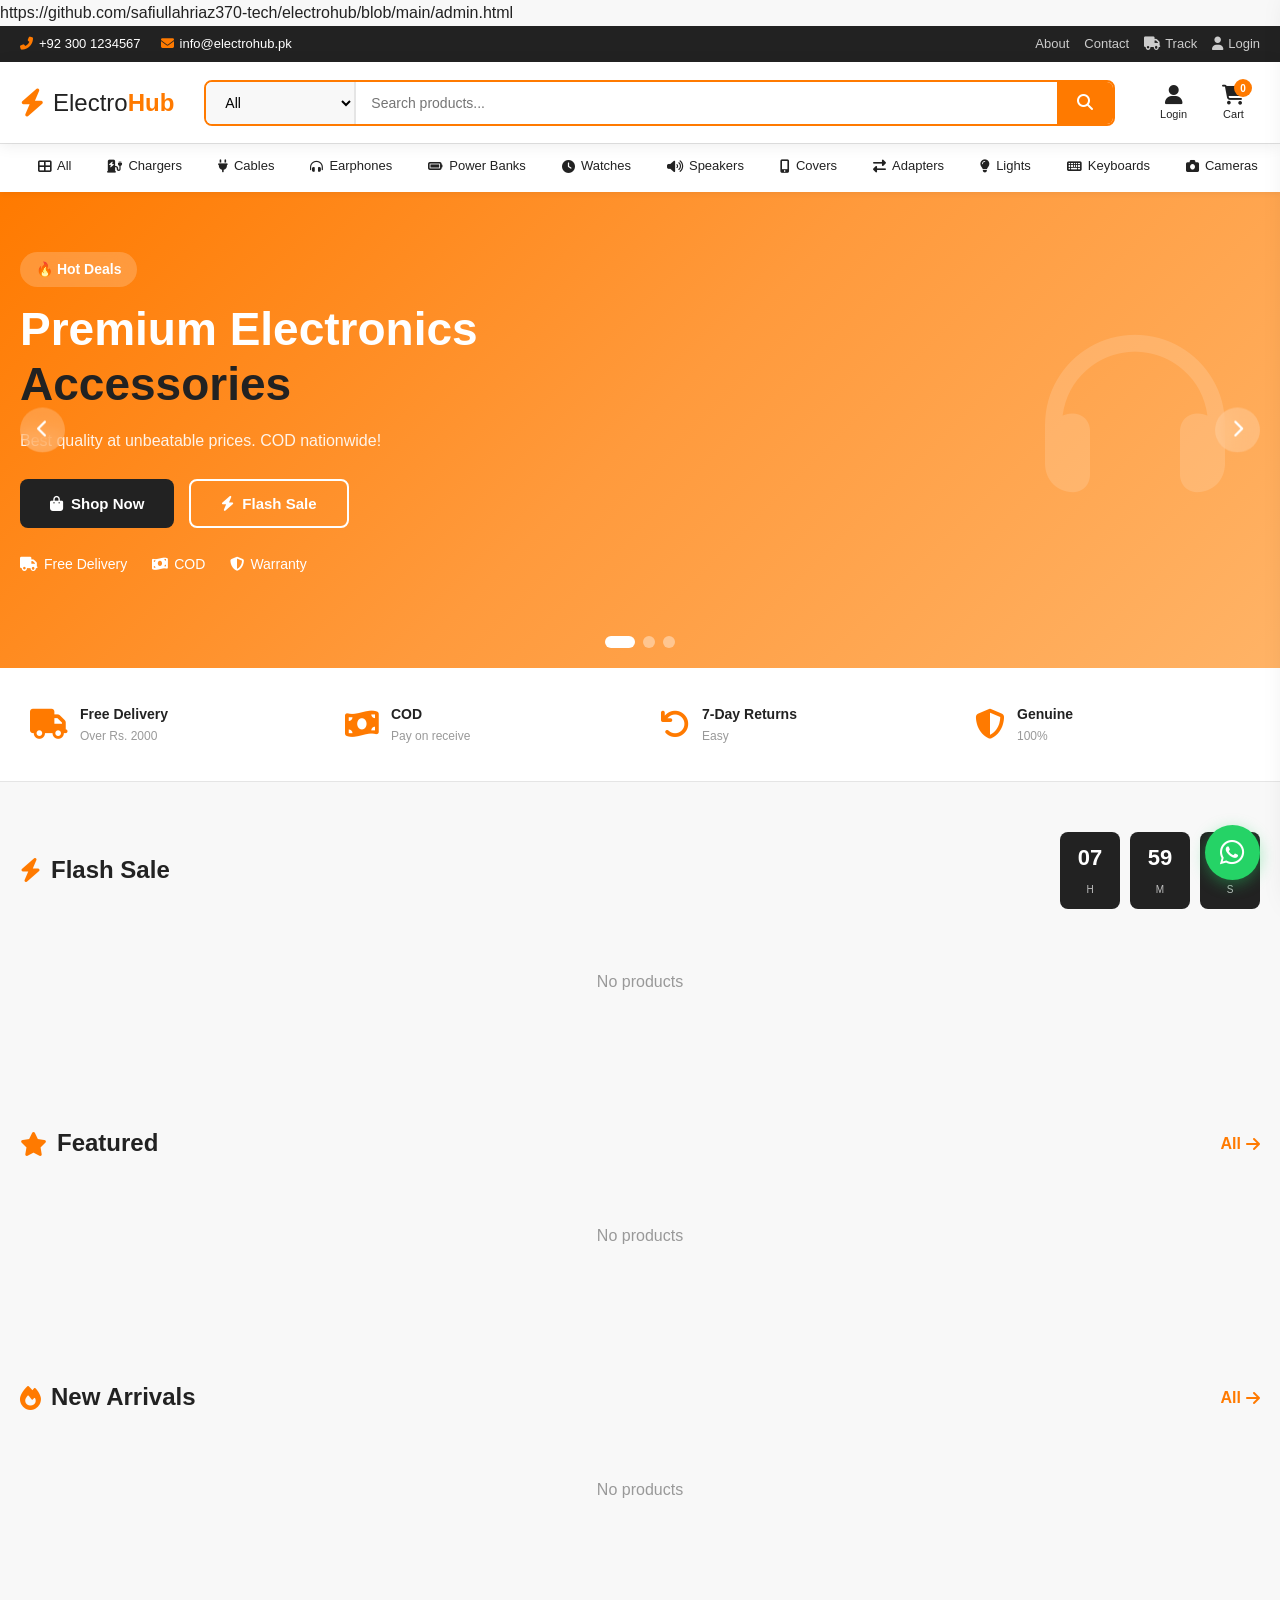
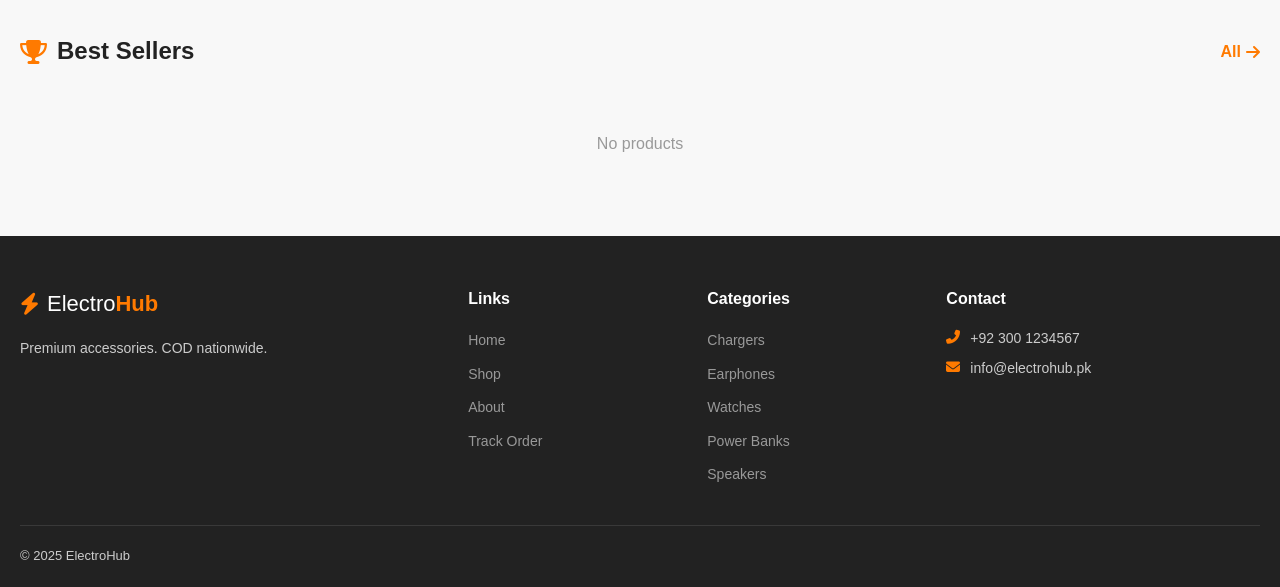
==== commit 106c433b: "Update admin.html" ====
--- a/admin.html
+++ b/admin.html
@@ -6,7 +6,7 @@
     <title>ElectroHub - Electronics Accessories Store</title>
     <link rel="stylesheet" href="style.css">
     <link rel="stylesheet" href="https://cdnjs.cloudflare.com/ajax/libs/font-awesome/6.5.0/css/all.min.css">
-</head>
+</head>https://github.com/safiullahriaz370-tech/electrohub/blob/main/admin.html
 <body>
 
 <div class="cart-notification" id="cartNotification">
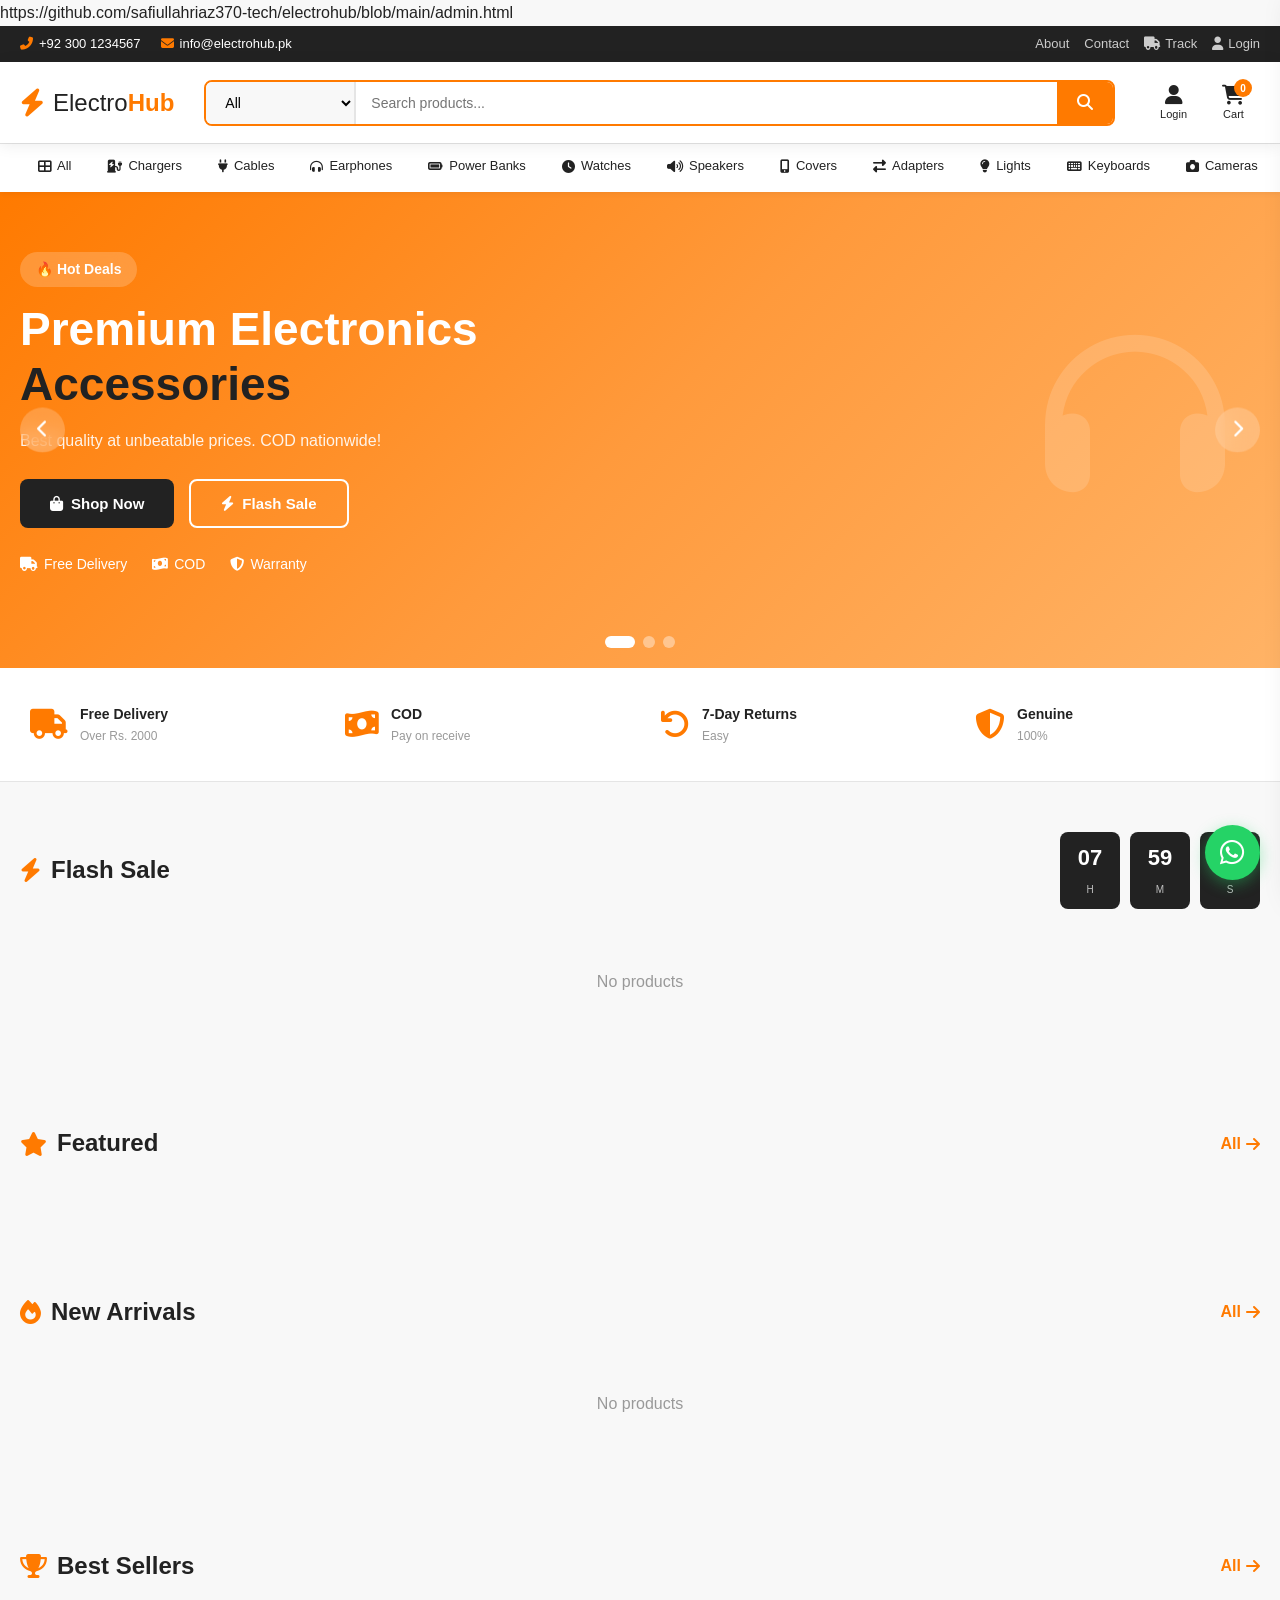
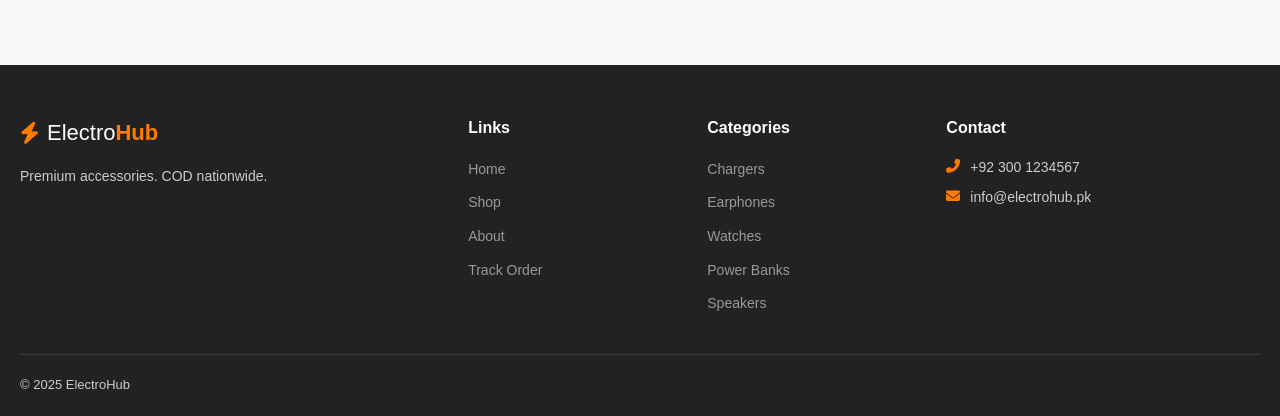
==== commit b8dd8536: "Update admin.html" ====
--- a/admin.html
+++ b/admin.html
@@ -78,6 +78,196 @@
                     <span><i class="fas fa-shield-alt"></i> Warranty</span>
                     <span id="modalDelivery"></span>
                 </div>
+                <style>/* PRODUCT ROW FIX */
+.prow {
+    background: var(--w);
+    padding: 10px 12px;
+    border-radius: 8px;
+    display: flex;
+    align-items: center;
+    gap: 10px;
+    margin-bottom: 6px;
+    border: 1px solid var(--g);
+    transition: var(--tr);
+    font-size: 12px;
+}
+
+.prow:hover {
+    box-shadow: 0 2px 8px rgba(0,0,0,0.05);
+}
+
+.pimg {
+    width: 36px;
+    height: 36px;
+    background: var(--lg);
+    border-radius: 6px;
+    display: flex;
+    align-items: center;
+    justify-content: center;
+    flex-shrink: 0;
+    overflow: hidden;
+}
+
+.pimg img {
+    max-width: 100%;
+    max-height: 100%;
+    object-fit: contain;
+}
+
+.pimg i {
+    color: var(--g);
+    font-size: 14px;
+}
+
+.pinfo {
+    flex: 1;
+    min-width: 0;
+}
+
+.pinfo h5 {
+    font-size: 12px;
+    margin-bottom: 2px;
+    white-space: nowrap;
+    overflow: hidden;
+    text-overflow: ellipsis;
+}
+
+.pinfo span {
+    font-size: 10px;
+    color: var(--mg);
+    display: flex;
+    align-items: center;
+    gap: 3px;
+    flex-wrap: wrap;
+}
+
+.ptag {
+    font-size: 8px;
+    padding: 1px 4px;
+    border-radius: 3px;
+    font-weight: 600;
+}
+
+.pprice {
+    font-weight: 700;
+    color: var(--p);
+    min-width: 70px;
+    font-size: 12px;
+    text-align: right;
+}
+
+.pprice s {
+    color: var(--mg);
+    font-weight: 400;
+    font-size: 10px;
+    margin-left: 3px;
+}
+
+.pstock {
+    min-width: 55px;
+    font-size: 11px;
+    text-align: center;
+}
+
+.pacts {
+    display: flex;
+    gap: 4px;
+}
+
+.pacts button {
+    width: 28px;
+    height: 28px;
+    border: none;
+    border-radius: 6px;
+    cursor: pointer;
+    font-size: 11px;
+    display: flex;
+    align-items: center;
+    justify-content: center;
+}
+
+/* FORM FIX */
+.pform {
+    background: var(--w);
+    padding: 20px;
+    border-radius: 12px;
+    margin-bottom: 15px;
+    display: none;
+    animation: fadeIn 0.3s;
+    border: 2px solid var(--pl);
+}
+
+.pform.show {
+    display: block;
+}
+
+.pform h4 {
+    font-size: 15px;
+    color: var(--p);
+    margin-bottom: 14px;
+    padding-bottom: 8px;
+    border-bottom: 2px solid var(--pl);
+}
+
+.fgrp label {
+    font-size: 11px;
+}
+
+.fgrp input, .fgrp select, .fgrp textarea {
+    padding: 8px 10px;
+    font-size: 12px;
+}
+
+.checkrow {
+    padding: 8px;
+    gap: 12px;
+}
+
+.chkitem {
+    font-size: 12px;
+}
+
+.chkitem input {
+    width: 14px;
+    height: 14px;
+}
+
+/* TAB HEADER */
+.tabheader h4 {
+    font-size: 15px;
+}
+
+.badd {
+    padding: 8px 16px;
+    font-size: 12px;
+}
+
+/* MOBILE FIX */
+@media (max-width: 768px) {
+    .prow {
+        padding: 8px;
+        gap: 8px;
+    }
+    .pimg {
+        width: 32px;
+        height: 32px;
+    }
+    .pinfo h5 {
+        font-size: 11px;
+    }
+    .pprice {
+        font-size: 11px;
+        min-width: 60px;
+    }
+    .pstock {
+        display: none;
+    }
+    .pacts button {
+        width: 26px;
+        height: 26px;
+        font-size: 10px;
+    }
+}</style>
                 <div class="modal-quantity">
                     <label>Qty:</label>
                     <div class="qty-selector">
--- a/style.css
+++ b/style.css
@@ -612,3 +612,645 @@
         top: auto;
     }
 }
+/* ===== FLASH SALE MODIFY ===== */
+.flash-sale {
+    background: linear-gradient(135deg, #FF7A00, #FF9A3C, #FFB366) !important;
+    padding: 30px 0 !important;
+}
+
+.flash-sale .section-header h2 {
+    color: white !important;
+    font-size: 26px !important;
+}
+
+.flash-sale .section-header h2 i {
+    color: white !important;
+}
+
+.flash-sale .count-box {
+    background: white !important;
+    color: var(--dark) !important;
+    padding: 10px 16px !important;
+    border-radius: 10px !important;
+    box-shadow: 0 3px 10px rgba(0,0,0,0.15);
+}
+
+.flash-sale .count-box span {
+    font-size: 24px !important;
+    font-weight: 800 !important;
+    color: #FF7A00 !important;
+}
+
+.flash-sale .count-box small {
+    color: var(--dark) !important;
+    opacity: 0.7;
+}
+
+.flash-sale .product-card {
+    border: 2px solid rgba(255,255,255,0.3) !important;
+}
+
+.flash-sale .product-card:hover {
+    border-color: white !important;
+    box-shadow: 0 8px 25px rgba(0,0,0,0.2) !important;
+}
+/* ===== FLASH SALE MODIFY ===== */
+.flash-sale {
+    background: var(--light-gray) !important;
+    padding: 35px 0 !important;
+}
+
+.flash-sale .container {
+    background: linear-gradient(135deg, #FF7A00, #FF9A3C);
+    border-radius: 16px;
+    padding: 25px;
+    border: 3px solid #E56D00;
+    box-shadow: 0 5px 25px rgba(255, 122, 0, 0.2);
+}
+
+.flash-sale .section-header h2 {
+    color: white !important;
+    font-size: 24px !important;
+}
+
+.flash-sale .section-header h2 i {
+    color: white !important;
+}
+
+.flash-sale .count-box {
+    background: white !important;
+    color: var(--dark) !important;
+    padding: 10px 16px !important;
+    border-radius: 10px !important;
+    box-shadow: 0 3px 10px rgba(0,0,0,0.15);
+}
+
+.flash-sale .count-box span {
+    font-size: 24px !important;
+    font-weight: 800 !important;
+    color: #FF7A00 !important;
+}
+
+.flash-sale .count-box small {
+    color: var(--dark) !important;
+    opacity: 0.7;
+}
+
+.flash-sale .product-card {
+    border: 2px solid rgba(255,255,255,0.5) !important;
+    border-radius: 12px !important;
+}
+
+.flash-sale .product-card:hover {
+    border-color: white !important;
+    box-shadow: 0 8px 25px rgba(0,0,0,0.2) !important;
+    transform: translateY(-5px);
+}
+/* ===== MOBILE FRIENDLY FIX ===== */
+
+/* Mobile Header */
+@media (max-width: 768px) {
+    .topbar {
+        padding: 5px 0;
+        font-size: 11px;
+    }
+    .topbar-left {
+        display: none;
+    }
+    .topbar-right {
+        gap: 10px;
+        font-size: 11px;
+    }
+    
+    .header {
+        padding: 10px 0;
+    }
+    .header-content {
+        flex-wrap: wrap;
+        gap: 10px;
+    }
+    .logo {
+        font-size: 20px;
+    }
+    .logo i {
+        font-size: 22px;
+    }
+    .search-bar {
+        order: 3;
+        flex: 0 0 100%;
+    }
+    .search-bar select {
+        display: none;
+    }
+    .search-bar input {
+        padding: 10px 12px;
+        font-size: 13px;
+        min-width: auto;
+    }
+    .search-bar button {
+        padding: 10px 14px;
+    }
+    .header-actions {
+        gap: 2px;
+    }
+    .header-btn {
+        padding: 6px 10px;
+        font-size: 10px;
+    }
+    .header-btn i {
+        font-size: 18px;
+    }
+    .cart-badge {
+        width: 16px;
+        height: 16px;
+        font-size: 9px;
+        top: 0;
+        right: 4px;
+    }
+
+    /* Category Nav */
+    .category-nav {
+        position: relative;
+        top: auto;
+    }
+    .cat-nav-items {
+        display: none;
+        flex-direction: column;
+    }
+    .cat-nav-items.open {
+        display: flex;
+    }
+    .cat-nav-item {
+        padding: 10px 16px;
+        border-bottom: 1px solid var(--gray);
+        border-left: none;
+    }
+    .mobile-menu-btn {
+        display: flex;
+        align-items: center;
+        justify-content: center;
+    }
+
+    /* Hero */
+    .hero {
+        min-height: 300px;
+    }
+    .hero-content {
+        flex-direction: column;
+        text-align: center;
+        padding: 30px 0;
+        gap: 15px;
+    }
+    .hero-text h1 {
+        font-size: 26px;
+        line-height: 1.3;
+    }
+    .hero-text p {
+        font-size: 13px;
+        max-width: 100%;
+        margin-bottom: 15px;
+    }
+    .hero-badge {
+        font-size: 12px;
+        padding: 4px 12px;
+    }
+    .hero-buttons {
+        justify-content: center;
+        gap: 8px;
+    }
+    .btn-primary, .btn-secondary {
+        padding: 10px 18px;
+        font-size: 13px;
+    }
+    .hero-features {
+        justify-content: center;
+        gap: 12px;
+        font-size: 11px;
+    }
+    .hero-features span {
+        font-size: 11px;
+    }
+    .hero-image {
+        display: none;
+    }
+    .hero-arrow {
+        width: 35px;
+        height: 35px;
+        font-size: 14px;
+    }
+    .hero-arrow.left {
+        left: 10px;
+    }
+    .hero-arrow.right {
+        right: 10px;
+    }
+    .hero-dots {
+        padding-bottom: 12px;
+    }
+    .dot {
+        width: 8px;
+        height: 8px;
+    }
+    .dot.active {
+        width: 20px;
+    }
+
+    /* Trust Badges */
+    .trust-badges {
+        padding: 12px 0;
+    }
+    .badges-grid {
+        grid-template-columns: repeat(2, 1fr);
+        gap: 8px;
+    }
+    .badge-item {
+        padding: 6px;
+        gap: 8px;
+    }
+    .badge-item i {
+        font-size: 20px;
+    }
+    .badge-item h4 {
+        font-size: 11px;
+    }
+    .badge-item p {
+        font-size: 9px;
+    }
+
+    /* Sections */
+    .section {
+        padding: 25px 0;
+    }
+    .section-header {
+        margin-bottom: 15px;
+    }
+    .section-header h2 {
+        font-size: 18px;
+    }
+    .section-header a {
+        font-size: 12px;
+    }
+
+    /* Flash Sale */
+    .flash-sale .container {
+        padding: 15px;
+        border-radius: 12px;
+    }
+    .flash-header {
+        gap: 10px;
+    }
+    .countdown {
+        gap: 5px;
+    }
+    .count-box {
+        padding: 6px 10px !important;
+        min-width: 45px !important;
+    }
+    .count-box span {
+        font-size: 18px !important;
+    }
+    .count-box small {
+        font-size: 8px !important;
+    }
+
+    /* Product Grid */
+    .products-grid {
+        grid-template-columns: repeat(2, 1fr);
+        gap: 8px;
+    }
+
+    /* Product Card */
+    .product-card {
+        border-radius: 10px;
+    }
+    .product-image {
+        height: 150px;
+    }
+    .placeholder-icon {
+        font-size: 40px;
+    }
+    .product-badges {
+        top: 5px;
+        left: 5px;
+    }
+    .product-badge {
+        font-size: 8px;
+        padding: 2px 6px;
+    }
+    .product-actions-overlay {
+        top: 5px;
+        right: 5px;
+    }
+    .action-btn {
+        width: 28px;
+        height: 28px;
+        font-size: 11px;
+    }
+    .product-info {
+        padding: 8px;
+    }
+    .product-category {
+        font-size: 9px;
+    }
+    .product-name {
+        font-size: 11px;
+        margin: 3px 0;
+        -webkit-line-clamp: 2;
+    }
+    .product-rating {
+        margin-bottom: 4px;
+    }
+    .product-rating i {
+        font-size: 9px;
+    }
+    .product-rating span {
+        font-size: 9px;
+    }
+    .product-price {
+        margin-bottom: 6px;
+        gap: 4px;
+    }
+    .product-price .current {
+        font-size: 14px;
+    }
+    .product-price .old {
+        font-size: 10px;
+    }
+    .product-price .discount {
+        font-size: 8px;
+        padding: 1px 4px;
+    }
+
+    /* Buy Buttons */
+    .product-btns {
+        gap: 3px;
+    }
+    .product-btns .btn-add-to-cart,
+    .product-btns .btn-buy-small {
+        padding: 6px 4px;
+        font-size: 10px;
+        border-radius: 6px;
+    }
+    .product-btns .btn-add-to-cart i,
+    .product-btns .btn-buy-small i {
+        font-size: 10px;
+    }
+
+    /* Shop Page */
+    .shop-header {
+        padding: 10px 0;
+    }
+    .breadcrumb {
+        font-size: 12px;
+    }
+    .shop-controls {
+        padding: 8px 10px;
+        font-size: 12px;
+        gap: 8px;
+    }
+    .shop-controls select {
+        padding: 6px 8px;
+        font-size: 12px;
+    }
+
+    /* Modals */
+    .modal {
+        margin: 10px;
+        max-height: 95vh;
+        border-radius: 14px;
+    }
+    .modal-close {
+        width: 28px;
+        height: 28px;
+        font-size: 12px;
+        top: 8px;
+        right: 8px;
+    }
+    .modal-body {
+        flex-direction: column;
+        padding: 15px;
+        gap: 15px;
+    }
+    .modal-image {
+        flex: none;
+        min-height: 200px;
+        border-radius: 10px;
+    }
+    .modal-info h2 {
+        font-size: 18px;
+    }
+    .modal-price .current-price {
+        font-size: 22px;
+    }
+    .modal-price .old-price {
+        font-size: 14px;
+    }
+    .modal-meta {
+        gap: 8px;
+        font-size: 11px;
+    }
+    .modal-actions {
+        gap: 6px;
+    }
+    .btn-add-cart, .btn-buy-now {
+        padding: 10px;
+        font-size: 13px;
+    }
+
+    /* Checkout */
+    .checkout-container {
+        padding: 15px;
+    }
+    .checkout-container h2 {
+        font-size: 18px;
+    }
+    .checkout-grid {
+        grid-template-columns: 1fr;
+        gap: 15px;
+    }
+    .form-row {
+        flex-direction: column;
+        gap: 0;
+    }
+    .form-group label {
+        font-size: 11px;
+    }
+    .form-group input,
+    .form-group select,
+    .form-group textarea {
+        padding: 8px 10px;
+        font-size: 13px;
+    }
+    .btn-place-order {
+        padding: 12px;
+        font-size: 14px;
+    }
+    .order-summary-section {
+        padding: 12px;
+    }
+    .checkout-summary-item {
+        font-size: 11px;
+    }
+    .promo-code {
+        gap: 5px;
+    }
+    .promo-code input {
+        font-size: 12px;
+        padding: 6px 8px;
+    }
+    .promo-code button {
+        padding: 6px 12px;
+        font-size: 11px;
+    }
+
+    /* Auth Modal */
+    .auth-header h2 {
+        font-size: 20px;
+    }
+    .auth-icon {
+        width: 55px;
+        height: 55px;
+    }
+    .auth-icon i {
+        font-size: 24px;
+    }
+    .btn-auth {
+        padding: 12px;
+        font-size: 14px;
+    }
+
+    /* Success Modal */
+    .success-content {
+        padding: 25px 15px;
+    }
+    .success-icon {
+        font-size: 50px;
+    }
+    .success-content h2 {
+        font-size: 20px;
+    }
+    .success-actions {
+        flex-direction: column;
+        gap: 6px;
+    }
+    .btn-view-orders, .btn-continue {
+        width: 100%;
+        justify-content: center;
+    }
+
+    /* Tracking */
+    .tracking-detail-grid {
+        grid-template-columns: 1fr;
+    }
+
+    /* Cart Sidebar */
+    .cart-sidebar {
+        width: 100vw;
+    }
+    .cart-header h3 {
+        font-size: 15px;
+    }
+    .cart-item-name {
+        font-size: 11px;
+    }
+    .cart-item-price {
+        font-size: 12px;
+    }
+    .cart-item-qty button {
+        width: 22px;
+        height: 22px;
+        font-size: 12px;
+    }
+    .cart-total {
+        font-size: 15px;
+    }
+    .btn-checkout {
+        padding: 11px;
+        font-size: 13px;
+    }
+
+    /* Footer */
+    .footer {
+        padding: 30px 0 0;
+    }
+    .footer-grid {
+        grid-template-columns: 1fr;
+        gap: 20px;
+    }
+    .footer-logo {
+        font-size: 18px;
+    }
+    .footer-col h4 {
+        font-size: 14px;
+    }
+    .footer-col p,
+    .footer-col ul li a,
+    .contact-list li {
+        font-size: 12px;
+    }
+
+    /* About & Contact */
+    .info-page h1 {
+        font-size: 20px;
+    }
+    .about-features {
+        grid-template-columns: 1fr;
+    }
+    .contact-grid {
+        grid-template-columns: 1fr;
+    }
+
+    /* WhatsApp */
+    .whatsapp-btn {
+        width: 45px;
+        height: 45px;
+        font-size: 22px;
+        bottom: 15px;
+        right: 15px;
+    }
+    .scroll-top {
+        width: 38px;
+        height: 38px;
+        font-size: 14px;
+        bottom: 70px;
+        right: 15px;
+    }
+}
+
+/* Extra Small Phones */
+@media (max-width: 380px) {
+    .container {
+        padding: 0 10px;
+    }
+    .hero-text h1 {
+        font-size: 22px;
+    }
+    .products-grid {
+        grid-template-columns: repeat(2, 1fr);
+        gap: 6px;
+    }
+    .product-image {
+        height: 130px;
+    }
+    .product-info {
+        padding: 6px;
+    }
+    .product-name {
+        font-size: 10px;
+    }
+    .product-price .current {
+        font-size: 12px;
+    }
+    .product-btns .btn-add-to-cart,
+    .product-btns .btn-buy-small {
+        padding: 5px 3px;
+        font-size: 9px;
+    }
+    .badges-grid {
+        grid-template-columns: 1fr 1fr;
+        gap: 5px;
+    }
+    .section-header h2 {
+        font-size: 16px;
+    }
+}
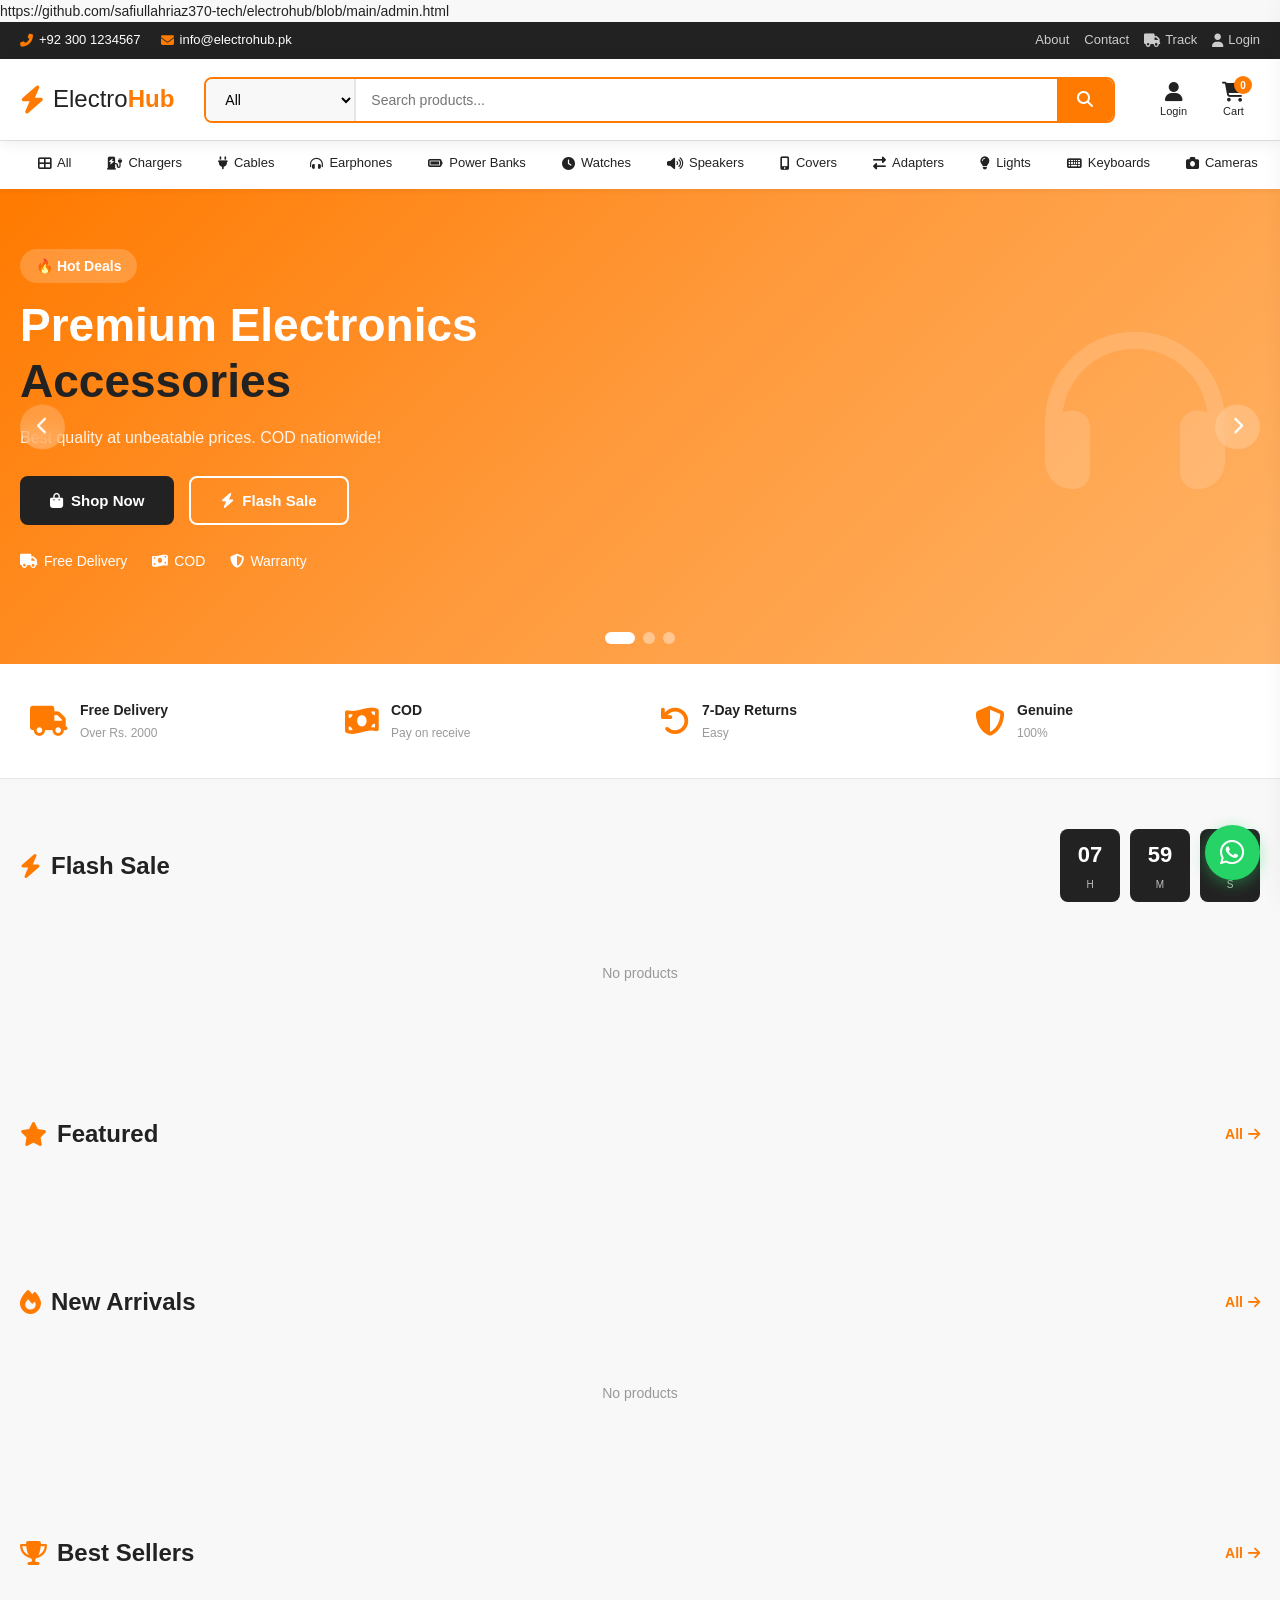
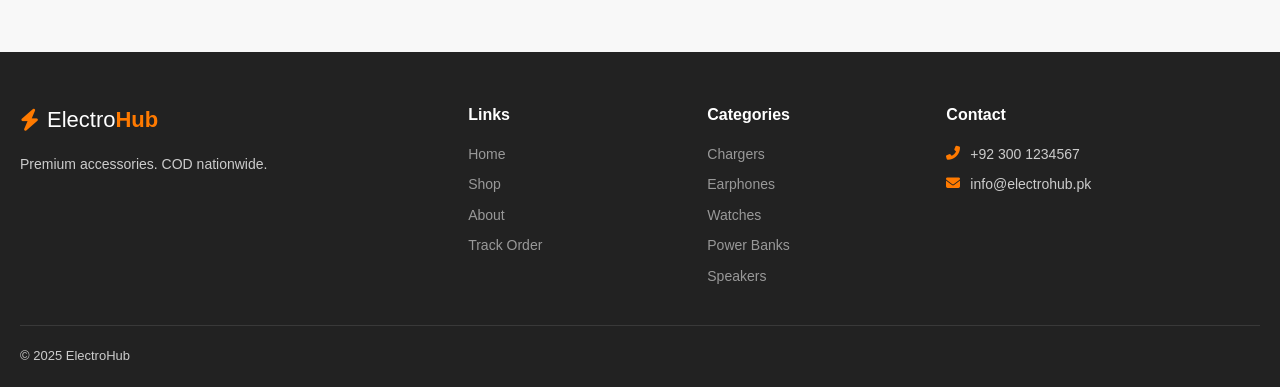
==== commit 95d8f227: "Update admin.html" ====
--- a/admin.html
+++ b/admin.html
@@ -2,7 +2,7 @@
 <html lang="en">
 <head>
     <meta charset="UTF-8">
-    <meta name="viewport" content="width=device-width, initial-scale=1.0">
+   <meta name="viewport" content="width=device-width, initial-scale=1.0, maximum-scale=1.0, user-scalable=no">
     <title>ElectroHub - Electronics Accessories Store</title>
     <link rel="stylesheet" href="style.css">
     <link rel="stylesheet" href="https://cdnjs.cloudflare.com/ajax/libs/font-awesome/6.5.0/css/all.min.css">
@@ -78,7 +78,21 @@
                     <span><i class="fas fa-shield-alt"></i> Warranty</span>
                     <span id="modalDelivery"></span>
                 </div>
-                <style>/* PRODUCT ROW FIX */
+                <style>
+                    html {
+    font-size: 14px;
+    -webkit-text-size-adjust: 100%;
+}
+
+body {
+    overflow-x: hidden;
+    width: 100%;
+}
+
+* {
+    max-width: 100%;
+}
+                    /* PRODUCT ROW FIX */
 .prow {
     background: var(--w);
     padding: 10px 12px;
--- a/style.css
+++ b/style.css
@@ -1,4 +1,31 @@
-*{margin:0;padding:0;box-sizing:border-box}
+/* ===== ZOOM FIX ===== */
+html {
+    font-size: 16px;
+    -webkit-text-size-adjust: 100%;
+    text-size-adjust: 100%;
+}
+
+body {
+    overflow-x: hidden;
+    width: 100%;
+    max-width: 100vw;
+}
+
+* {
+    max-width: 100%;
+}
+
+.container {
+    max-width: 1280px;
+    margin: 0 auto;
+    padding: 0 15px;
+    overflow: hidden;
+}
+
+img {
+    max-width: 100%;
+    height: auto;
+}*{margin:0;padding:0;box-sizing:border-box}
 :root{--primary:#FF7A00;--primary-dark:#E56D00;--primary-light:#FFF3E6;--white:#FFFFFF;--light-gray:#F8F8F8;--gray:#E5E5E5;--medium-gray:#999;--dark:#222222;--dark-light:#555;--success:#28a745;--danger:#dc3545;--warning:#ffc107;--info:#17a2b8;--shadow:0 2px 15px rgba(0,0,0,0.08);--shadow-lg:0 5px 30px rgba(0,0,0,0.12);--radius:12px;--radius-sm:8px;--transition:all 0.3s ease}
 html{scroll-behavior:smooth}
 body{font-family:'Segoe UI',Tahoma,Geneva,Verdana,sans-serif;color:var(--dark);background:var(--light-gray);line-height:1.6;overflow-x:hidden}
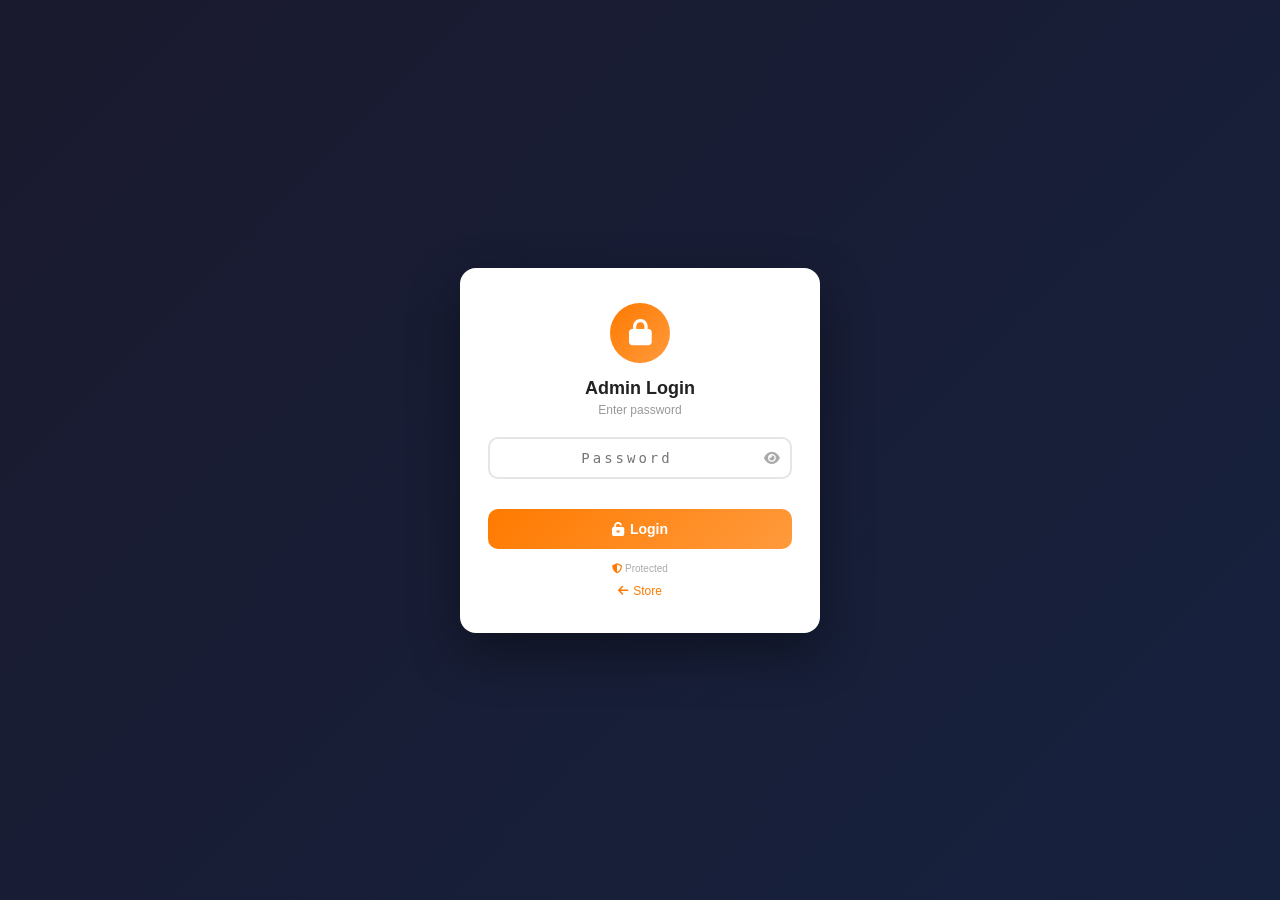
==== commit 3d3b276d: "Update admin.html" ====
--- a/admin.html
+++ b/admin.html
@@ -2,546 +2,422 @@
 <html lang="en">
 <head>
     <meta charset="UTF-8">
-   <meta name="viewport" content="width=device-width, initial-scale=1.0, maximum-scale=1.0, user-scalable=no">
-    <title>ElectroHub - Electronics Accessories Store</title>
-    <link rel="stylesheet" href="style.css">
+    <meta name="viewport" content="width=device-width, initial-scale=1.0, maximum-scale=1.0, user-scalable=no">
+    <title>ElectroHub Admin</title>
     <link rel="stylesheet" href="https://cdnjs.cloudflare.com/ajax/libs/font-awesome/6.5.0/css/all.min.css">
-</head>https://github.com/safiullahriaz370-tech/electrohub/blob/main/admin.html
+    <style>
+        html{font-size:14px;-webkit-text-size-adjust:100%;text-size-adjust:100%}
+        *{margin:0;padding:0;box-sizing:border-box;max-width:100%}
+        :root{--p:#FF7A00;--pd:#E56D00;--pl:#FFF3E6;--w:#FFF;--lg:#F8F8F8;--g:#E5E5E5;--mg:#999;--d:#222;--dl:#555;--s:#28a745;--dn:#dc3545;--wn:#ffc107;--i:#17a2b8;--sb:240px;--sh:0 2px 8px rgba(0,0,0,0.05);--tr:all 0.3s ease}
+        body{font-family:'Segoe UI',sans-serif;background:var(--lg);color:var(--d);overflow-x:hidden;width:100%}
+        @keyframes fadeIn{from{opacity:0}to{opacity:1}}
+        @keyframes slideUp{from{transform:translateY(30px);opacity:0}to{transform:translateY(0);opacity:1}}
+        @keyframes shake{0%,100%{transform:translateX(0)}25%{transform:translateX(-6px)}75%{transform:translateX(6px)}}
+        @keyframes pulse{0%,100%{transform:scale(1)}50%{transform:scale(1.05)}}
+        @keyframes spin{from{transform:rotate(0deg)}to{transform:rotate(360deg)}}
+
+        /* LOGIN */
+        .ls{position:fixed;inset:0;background:linear-gradient(135deg,#1a1a2e,#16213e);display:flex;align-items:center;justify-content:center;z-index:9999;transition:all 0.5s}
+        .ls.h{opacity:0;visibility:hidden;pointer-events:none}
+        .lb{background:var(--w);border-radius:16px;padding:35px 28px;width:100%;max-width:360px;margin:15px;box-shadow:0 20px 50px rgba(0,0,0,0.4);text-align:center;animation:slideUp 0.5s}
+        .licon{width:60px;height:60px;background:linear-gradient(135deg,var(--p),#FF9A3C);border-radius:50%;display:flex;align-items:center;justify-content:center;margin:0 auto 15px}
+        .licon i{font-size:26px;color:white}
+        .lb h2{font-size:18px;margin-bottom:4px}
+        .lb>p{color:var(--mg);font-size:12px;margin-bottom:20px}
+        .linp{position:relative;margin-bottom:10px}
+        .linp input{width:100%;padding:11px 40px 11px 14px;border:2px solid var(--g);border-radius:10px;font-size:14px;outline:none;letter-spacing:3px;text-align:center;font-family:monospace;transition:var(--tr)}
+        .linp input:focus{border-color:var(--p)}
+        .linp input.err{border-color:var(--dn);animation:shake 0.4s}
+        .linp input.ok{border-color:var(--s)}
+        .eyeb{position:absolute;right:12px;top:50%;transform:translateY(-50%);background:none;border:none;cursor:pointer;font-size:14px;color:#aaa}
+        .lerr{color:var(--dn);font-size:11px;min-height:14px;margin-bottom:6px;opacity:0;transition:opacity 0.3s;display:flex;align-items:center;justify-content:center;gap:3px}
+        .lerr.sh{opacity:1}
+        .lbtn{width:100%;padding:12px;background:linear-gradient(135deg,var(--p),#FF9A3C);color:white;border:none;border-radius:10px;font-size:14px;font-weight:700;cursor:pointer;transition:var(--tr);display:flex;align-items:center;justify-content:center;gap:6px}
+        .lbtn:hover{transform:translateY(-2px)}
+        .lbtn:disabled{opacity:0.5;cursor:not-allowed;transform:none}
+        .lbtn.ok{background:linear-gradient(135deg,var(--s),#20c997)}
+        .lfooter{margin-top:14px;font-size:10px;color:#aaa}
+        a.backl{display:inline-flex;align-items:center;gap:4px;color:var(--p);font-size:12px;margin-top:10px;text-decoration:none}
+
+        /* LAYOUT */
+        .adm{display:none;min-height:100vh}
+        .adm.sh{display:flex;animation:fadeIn 0.4s}
+
+        /* SIDEBAR */
+        .sd{width:var(--sb);background:linear-gradient(180deg,#1a1a2e,#16213e);color:white;position:fixed;top:0;left:0;height:100vh;overflow-y:auto;z-index:100;transition:transform 0.3s}
+        .sdh{padding:16px 14px;border-bottom:1px solid rgba(255,255,255,0.1);display:flex;align-items:center;gap:10px}
+        .sdh .lgic{width:34px;height:34px;background:var(--p);border-radius:8px;display:flex;align-items:center;justify-content:center;font-size:15px;color:white}
+        .sdh h2{font-size:15px}
+        .sdh h2 span{color:var(--p)}
+        .sdh small{display:block;font-size:9px;color:#666}
+        .sdnav{padding:8px 0}
+        .sdnav a{display:flex;align-items:center;gap:9px;padding:10px 18px;color:#888;font-size:12px;transition:var(--tr);border-left:3px solid transparent;cursor:pointer;text-decoration:none}
+        .sdnav a:hover{color:white;background:rgba(255,255,255,0.05)}
+        .sdnav a.act{color:white;background:rgba(255,122,0,0.15);border-left-color:var(--p)}
+        .sdnav a i{width:16px;text-align:center;font-size:12px}
+        .nbg{margin-left:auto;background:var(--p);color:white;font-size:9px;padding:2px 6px;border-radius:8px;font-weight:600}
+        .nbg.red{background:var(--dn);animation:pulse 1.5s infinite}
+        .ndiv{height:1px;background:rgba(255,255,255,0.08);margin:6px 16px}
+        .sdft{padding:14px 16px;border-top:1px solid rgba(255,255,255,0.08);position:absolute;bottom:0;width:100%}
+        .sdft a{display:flex;align-items:center;gap:6px;color:#dc3545;font-size:12px;cursor:pointer;text-decoration:none}
+
+        /* MAIN */
+        .main{margin-left:var(--sb);flex:1;min-height:100vh}
+
+        /* TOPBAR */
+        .topbar2{background:var(--w);padding:10px 20px;display:flex;justify-content:space-between;align-items:center;box-shadow:var(--sh);position:sticky;top:0;z-index:50}
+        .topbar2 h3{font-size:15px;display:flex;align-items:center;gap:7px}
+        .topbar2 h3 i{color:var(--p);font-size:14px}
+        .tright{display:flex;align-items:center;gap:8px}
+        .stlink{padding:6px 12px;background:var(--pl);color:var(--p);border:none;border-radius:6px;font-size:11px;font-weight:600;cursor:pointer;display:flex;align-items:center;gap:4px;text-decoration:none;transition:var(--tr)}
+        .stlink:hover{background:var(--p);color:white}
+        .rfbtn{padding:6px 10px;background:var(--lg);border:1px solid var(--g);border-radius:6px;cursor:pointer;font-size:12px;transition:var(--tr)}
+        .rfbtn:hover{background:var(--p);color:white;border-color:var(--p)}
+        .rfbtn.spinning i{animation:spin 1s linear infinite}
+        .mtoggle{display:none;background:none;border:none;font-size:18px;cursor:pointer}
+        .content{padding:16px 20px}
+
+        /* TABS */
+        .atab{display:none;animation:fadeIn 0.4s}
+        .atab.act{display:block}
+
+        /* STATS */
+        .sgrid{display:grid;grid-template-columns:repeat(4,1fr);gap:12px;margin-bottom:20px}
+        .scard{background:var(--w);padding:16px;border-radius:10px;display:flex;align-items:center;gap:12px;box-shadow:var(--sh);transition:transform 0.3s;border-left:3px solid transparent}
+        .scard:hover{transform:translateY(-2px)}
+        .scard:nth-child(1){border-left-color:#667eea}
+        .scard:nth-child(2){border-left-color:#28a745}
+        .scard:nth-child(3){border-left-color:var(--p)}
+        .scard:nth-child(4){border-left-color:#dc3545}
+        .sicon{width:40px;height:40px;border-radius:10px;display:flex;align-items:center;justify-content:center;font-size:16px;color:white}
+        .sicon.bl{background:linear-gradient(135deg,#667eea,#764ba2)}
+        .sicon.gr{background:linear-gradient(135deg,#11998e,#38ef7d)}
+        .sicon.or{background:linear-gradient(135deg,#f12711,#f5af19)}
+        .sicon.rd{background:linear-gradient(135deg,#eb3349,#f45c43)}
+        .sinfo h4{font-size:20px;font-weight:700;margin-bottom:1px}
+        .sinfo p{font-size:10px;color:var(--mg)}
+
+        .dgrid{display:grid;grid-template-columns:2fr 1fr;gap:14px}
+        .card2{background:var(--w);border-radius:10px;padding:16px;box-shadow:var(--sh);margin-bottom:14px}
+        .card2 h4{font-size:13px;margin-bottom:12px;padding-bottom:8px;border-bottom:2px solid var(--pl);display:flex;align-items:center;gap:5px}
+        .card2 h4 i{color:var(--p);font-size:12px}
+
+        /* FILTERS */
+        .filtbtns{display:flex;gap:5px;flex-wrap:wrap;margin-bottom:14px}
+        .filtb{padding:6px 12px;border:1px solid var(--g);background:var(--w);border-radius:16px;cursor:pointer;font-size:11px;transition:var(--tr);font-weight:500}
+        .filtb.act,.filtb:hover{background:var(--p);color:white;border-color:var(--p)}
+
+        /* ORDER ROW */
+        .orow{background:var(--w);border-radius:10px;padding:12px;margin-bottom:8px;border:1px solid var(--g);transition:var(--tr)}
+        .orow:hover{box-shadow:0 3px 10px rgba(0,0,0,0.05)}
+        .orow.neworder{border-left:3px solid var(--p);animation:fadeIn 0.5s}
+        .orowh{display:flex;justify-content:space-between;align-items:center;margin-bottom:8px;flex-wrap:wrap;gap:5px}
+        .orowh h5{color:var(--p);font-size:12px;display:flex;align-items:center;gap:4px}
+        .orowb{display:grid;grid-template-columns:repeat(3,1fr);gap:6px;font-size:11px;color:var(--dl);margin-bottom:8px}
+        .orowb strong{display:block;margin-top:1px;color:var(--d);font-size:11px}
+        .oitems{background:var(--lg);padding:8px;border-radius:6px;margin-bottom:8px;font-size:10px}
+        .oitems h6{font-size:10px;margin-bottom:4px}
+        .oiline{display:flex;justify-content:space-between;padding:2px 0;border-bottom:1px solid var(--g);font-size:10px}
+        .oiline:last-child{border:none}
+        .orowf{display:flex;justify-content:space-between;align-items:center;padding-top:8px;border-top:1px solid var(--g);flex-wrap:wrap;gap:6px}
+        .ototal{font-size:14px;font-weight:700;color:var(--p)}
+
+        .sbadge{padding:3px 8px;border-radius:12px;font-size:10px;font-weight:600;display:inline-block}
+        .s-Pending{background:#FFF3CD;color:#856404}
+        .s-Confirmed{background:#D1ECF1;color:#0C5460}
+        .s-Shipped{background:#CCE5FF;color:#004085}
+        .s-Delivered{background:#D4EDDA;color:#155724}
+        .s-Cancelled{background:#F8D7DA;color:#721C24}
+        .ssel{padding:5px 10px;border:1px solid var(--g);border-radius:6px;font-size:11px;outline:none;cursor:pointer}
+
+        /* PRODUCT ROW */
+        .prow{background:var(--w);padding:8px 10px;border-radius:8px;display:flex;align-items:center;gap:8px;margin-bottom:6px;border:1px solid var(--g);transition:var(--tr);font-size:11px}
+        .prow:hover{box-shadow:0 2px 6px rgba(0,0,0,0.04)}
+        .pimg{width:34px;height:34px;background:var(--lg);border-radius:6px;display:flex;align-items:center;justify-content:center;flex-shrink:0;overflow:hidden}
+        .pimg img{max-width:100%;max-height:100%;object-fit:contain}
+        .pimg i{color:var(--g);font-size:13px}
+        .pinfo{flex:1;min-width:0}
+        .pinfo h5{font-size:11px;margin-bottom:1px;white-space:nowrap;overflow:hidden;text-overflow:ellipsis}
+        .pinfo span{font-size:9px;color:var(--mg);display:flex;align-items:center;gap:2px;flex-wrap:wrap}
+        .ptag{font-size:8px;padding:1px 3px;border-radius:2px;font-weight:600}
+        .ptag.new{background:#D4EDDA;color:#155724}
+        .ptag.hot{background:var(--pl);color:var(--p)}
+        .ptag.sale{background:#F8D7DA;color:#721C24}
+        .ptag.flash{background:#CCE5FF;color:#004085}
+        .pprice{font-weight:700;color:var(--p);min-width:65px;font-size:11px;text-align:right}
+        .pprice s{color:var(--mg);font-weight:400;font-size:9px;margin-left:2px}
+        .pstock{min-width:50px;font-size:10px;text-align:center}
+        .pstock.low{color:var(--dn);font-weight:600}
+        .pacts{display:flex;gap:3px}
+        .pacts button{width:26px;height:26px;border:none;border-radius:5px;cursor:pointer;font-size:10px;display:flex;align-items:center;justify-content:center;transition:var(--tr)}
+        .bedit{background:#D1ECF1;color:#0C5460}
+        .bedit:hover{background:var(--i);color:white}
+        .bdel{background:#F8D7DA;color:#721C24}
+        .bdel:hover{background:var(--dn);color:white}
+
+        /* ADD BUTTON */
+        .badd{padding:7px 14px;background:var(--p);color:white;border:none;border-radius:8px;font-weight:600;cursor:pointer;font-size:11px;display:flex;align-items:center;gap:4px;transition:var(--tr)}
+        .badd:hover{background:var(--pd)}
+
+        /* FORM */
+        .pform{background:var(--w);padding:16px;border-radius:10px;margin-bottom:14px;display:none;animation:fadeIn 0.3s;border:2px solid var(--pl)}
+        .pform.show{display:block}
+        .pform h4{font-size:14px;color:var(--p);margin-bottom:12px;padding-bottom:6px;border-bottom:2px solid var(--pl);display:flex;align-items:center;gap:5px}
+        .frow{display:flex;gap:10px}
+        .fgrp{flex:1;margin-bottom:10px}
+        .fgrp label{display:block;font-size:10px;font-weight:600;margin-bottom:3px}
+        .fgrp input,.fgrp select,.fgrp textarea{width:100%;padding:7px 9px;border:1px solid var(--g);border-radius:6px;font-size:12px;outline:none;font-family:inherit;transition:var(--tr)}
+        .fgrp input:focus,.fgrp select:focus,.fgrp textarea:focus{border-color:var(--p)}
+        .fgrp textarea{resize:vertical;min-height:50px}
+        .checkrow{display:flex;gap:12px;margin-bottom:10px;flex-wrap:wrap;padding:8px;background:var(--lg);border-radius:6px}
+        .chkitem{display:flex;align-items:center;gap:4px;font-size:11px;cursor:pointer;font-weight:500}
+        .chkitem input{accent-color:var(--p);width:14px;height:14px}
+        .fbtnrow{display:flex;gap:8px;margin-top:6px}
+        .bsave{padding:8px 18px;background:var(--s);color:white;border:none;border-radius:6px;font-weight:600;cursor:pointer;display:flex;align-items:center;gap:4px;font-size:12px;transition:var(--tr)}
+        .bsave:hover{background:#218838}
+        .bcancel{padding:8px 18px;background:var(--lg);border:1px solid var(--g);border-radius:6px;cursor:pointer;font-size:12px}
+
+        /* CATEGORIES */
+        .catgrid{display:grid;grid-template-columns:repeat(4,1fr);gap:10px}
+        .catcard{background:var(--w);padding:16px;border-radius:10px;text-align:center;box-shadow:var(--sh);transition:var(--tr);position:relative;border:2px solid transparent}
+        .catcard:hover{transform:translateY(-2px);border-color:var(--pl)}
+        .catcard i{font-size:24px;color:var(--p);margin-bottom:6px;display:block}
+        .catcard h5{font-size:12px;margin-bottom:3px}
+        .catcard span{font-size:10px;color:var(--mg)}
+        .catcard .catbadge{position:absolute;top:6px;right:6px;background:var(--p);color:white;font-size:9px;padding:1px 6px;border-radius:8px;font-weight:600}
+
+        /* TAB HEADER */
+        .tabheader{display:flex;justify-content:space-between;align-items:center;margin-bottom:14px;flex-wrap:wrap;gap:8px}
+        .tabheader h4{font-size:14px;display:flex;align-items:center;gap:6px}
+        .tabheader h4 i{color:var(--p);font-size:13px}
+
+        /* EMPTY & LOADING */
+        .empty2{text-align:center;padding:30px;color:var(--mg)}
+        .empty2 i{font-size:35px;color:var(--g);margin-bottom:10px;display:block}
+        .empty2 p{font-size:12px}
+        .loading2{text-align:center;padding:25px;color:var(--mg)}
+        .loading2 i{font-size:22px;color:var(--p);display:block;margin-bottom:8px;animation:spin 1s linear infinite}
+        .loading2 p{font-size:11px}
+
+        /* ALERT */
+        .newalert{position:fixed;top:15px;right:15px;background:var(--s);color:white;padding:10px 18px;border-radius:10px;box-shadow:0 4px 15px rgba(40,167,69,0.4);z-index:9999;display:none;animation:slideUp 0.4s;font-weight:600;font-size:12px;align-items:center;gap:6px}
+
+        /* RESPONSIVE */
+        @media(max-width:1024px){
+            .sgrid{grid-template-columns:repeat(2,1fr)}
+            .dgrid{grid-template-columns:1fr}
+            .catgrid{grid-template-columns:repeat(3,1fr)}
+        }
+        @media(max-width:768px){
+            .sd{transform:translateX(-100%)}
+            .sd.open{transform:translateX(0)}
+            .main{margin-left:0}
+            .mtoggle{display:block}
+            .content{padding:12px 10px}
+            .topbar2{padding:8px 12px}
+            .topbar2 h3{font-size:14px}
+            .sgrid{grid-template-columns:1fr 1fr;gap:8px}
+            .scard{padding:12px;gap:8px}
+            .sinfo h4{font-size:18px}
+            .sinfo p{font-size:9px}
+            .sicon{width:35px;height:35px;font-size:14px}
+            .orowb{grid-template-columns:1fr 1fr;gap:4px}
+            .frow{flex-direction:column;gap:0}
+            .catgrid{grid-template-columns:repeat(2,1fr);gap:8px}
+            .catcard{padding:12px}
+            .catcard i{font-size:20px}
+            .catcard h5{font-size:11px}
+            .lb{padding:28px 22px;margin:10px}
+            .lb h2{font-size:16px}
+            .licon{width:50px;height:50px}
+            .licon i{font-size:22px}
+            .prow{padding:6px 8px;gap:6px}
+            .pimg{width:30px;height:30px}
+            .pinfo h5{font-size:10px}
+            .pprice{font-size:10px;min-width:55px}
+            .pacts button{width:24px;height:24px;font-size:9px}
+            .filtbtns{gap:4px}
+            .filtb{padding:5px 10px;font-size:10px}
+        }
+        @media(max-width:480px){
+            .sgrid{grid-template-columns:1fr;gap:6px}
+            .orowb{grid-template-columns:1fr;gap:3px}
+            .catgrid{grid-template-columns:1fr 1fr;gap:6px}
+            .prow{flex-wrap:wrap}
+            .pprice,.pstock{min-width:auto}
+            .pstock{display:none}
+            .scard{padding:10px}
+            .sinfo h4{font-size:16px}
+        }
+    </style>
+</head>
 <body>
-
-<div class="cart-notification" id="cartNotification">
-    <i class="fas fa-check-circle"></i>
-    <span id="cartNotifText">Added to cart!</span>
+<div class="newalert" id="alertBox" style="display:none;"><i class="fas fa-bell"></i> <span id="alertText"></span></div>
+
+<!-- LOGIN -->
+<div class="ls" id="loginScreen">
+    <div class="lb">
+        <div class="licon"><i class="fas fa-lock"></i></div>
+        <h2>Admin Login</h2>
+        <p>Enter password</p>
+        <div class="linp">
+            <input type="password" id="passInput" placeholder="Password" maxlength="20" onkeydown="if(event.key==='Enter')checkLogin()" oninput="clearLoginErr()">
+            <button class="eyeb" onclick="toggleEye()"><i class="fas fa-eye" id="eyeIcon"></i></button>
+        </div>
+        <div class="lerr" id="loginErr"><i class="fas fa-exclamation-circle"></i> <span id="loginErrText"></span></div>
+        <button class="lbtn" id="loginBtn" onclick="checkLogin()"><i class="fas fa-unlock-alt"></i> Login</button>
+        <div class="lfooter" id="loginFooter"><i class="fas fa-shield-alt" style="color:var(--p)"></i> Protected</div>
+        <a href="index.html" class="backl"><i class="fas fa-arrow-left"></i> Store</a>
+    </div>
 </div>
 
-<!-- AUTH -->
-<div class="modal-overlay" id="authModal">
-    <div class="modal" style="max-width:440px;">
-        <button class="modal-close" onclick="closeAuth()"><i class="fas fa-times"></i></button>
-        <div style="padding:30px;">
-            <div id="loginTab" class="auth-tab active">
-                <div class="auth-header">
-                    <div class="auth-icon"><i class="fas fa-user-circle"></i></div>
-                    <h2>Welcome Back</h2>
-                    <p style="color:var(--medium-gray);font-size:14px;">Login to continue</p>
+<!-- ADMIN -->
+<div class="adm" id="adminPanel">
+    <aside class="sd" id="sidebar">
+        <div class="sdh"><div class="lgic"><i class="fas fa-bolt"></i></div><div><h2>Electro<span>Hub</span></h2><small>Admin</small></div></div>
+        <nav class="sdnav">
+            <a class="act" onclick="switchTab('dash',this)"><i class="fas fa-tachometer-alt"></i> Dashboard</a>
+            <a onclick="switchTab('orders',this)"><i class="fas fa-shopping-bag"></i> Orders <span class="nbg" id="navOrders">0</span></a>
+            <a onclick="switchTab('products',this)"><i class="fas fa-box"></i> Products <span class="nbg" id="navProds">0</span></a>
+            <a onclick="switchTab('categories',this)"><i class="fas fa-tags"></i> Categories</a>
+            <div class="ndiv"></div>
+            <a onclick="switchTab('customers',this)"><i class="fas fa-users"></i> Customers <span class="nbg" id="navCusts">0</span></a>
+        </nav>
+        <div class="sdft"><a onclick="adminLogout()"><i class="fas fa-sign-out-alt"></i> Logout</a></div>
+    </aside>
+
+    <div class="main">
+        <div class="topbar2">
+            <div style="display:flex;align-items:center;gap:10px;">
+                <button class="mtoggle" onclick="document.getElementById('sidebar').classList.toggle('open')"><i class="fas fa-bars"></i></button>
+                <h3 id="pageTitle"><i class="fas fa-tachometer-alt"></i> Dashboard</h3>
+            </div>
+            <div class="tright">
+                <button class="rfbtn" id="refreshBtn" onclick="doRefresh()"><i class="fas fa-sync-alt"></i></button>
+                <a href="index.html" class="stlink"><i class="fas fa-store"></i> Store</a>
+            </div>
+        </div>
+
+        <div class="content">
+            <!-- DASHBOARD -->
+            <div class="atab act" id="dashTab">
+                <div class="sgrid">
+                    <div class="scard"><div class="sicon bl"><i class="fas fa-shopping-bag"></i></div><div class="sinfo"><h4 id="statOrders">0</h4><p>Orders</p></div></div>
+                    <div class="scard"><div class="sicon gr"><i class="fas fa-money-bill-wave"></i></div><div class="sinfo"><h4 id="statRevenue">Rs.0</h4><p>Revenue</p></div></div>
+                    <div class="scard"><div class="sicon or"><i class="fas fa-box"></i></div><div class="sinfo"><h4 id="statProducts">0</h4><p>Products</p></div></div>
+                    <div class="scard"><div class="sicon rd"><i class="fas fa-clock"></i></div><div class="sinfo"><h4 id="statPending">0</h4><p>Pending</p></div></div>
                 </div>
-                <form onsubmit="loginCustomer(event)">
-                    <div class="form-group"><label>Phone Number</label><input type="tel" id="loginPhone" required placeholder="03XXXXXXXXX"></div>
-                    <div class="form-group"><label>Password</label><input type="password" id="loginPass" required placeholder="Password" minlength="4"></div>
-                    <div id="loginError" class="auth-error"></div>
-                    <button type="submit" class="btn-auth"><i class="fas fa-sign-in-alt"></i> Login</button>
-                </form>
-                <p style="text-align:center;margin-top:15px;font-size:14px;">No account? <a href="#" onclick="switchAuth('register')" style="color:var(--primary);font-weight:600;">Register</a></p>
-            </div>
-            <div id="registerTab" class="auth-tab">
-                <div class="auth-header">
-                    <div class="auth-icon"><i class="fas fa-user-plus"></i></div>
-                    <h2>Create Account</h2>
-                    <p style="color:var(--medium-gray);font-size:14px;">Register to shop</p>
+                <div class="dgrid">
+                    <div class="card2"><h4><i class="fas fa-clock"></i> Recent Orders</h4><div id="recentOrdersDiv"></div></div>
+                    <div>
+                        <div class="card2"><h4><i class="fas fa-chart-pie"></i> Status</h4><div id="statusSumDiv"></div></div>
+                        <div class="card2"><h4><i class="fas fa-exclamation-triangle"></i> Low Stock</h4><div id="lowStockDiv"></div></div>
+                    </div>
                 </div>
-                <form onsubmit="registerCustomer(event)">
-                    <div class="form-group"><label>Full Name *</label><input type="text" id="regName" required placeholder="Your name"></div>
-                    <div class="form-group"><label>Phone *</label><input type="tel" id="regPhone" required placeholder="03XXXXXXXXX"></div>
-                    <div class="form-group"><label>Email</label><input type="email" id="regEmail" placeholder="email@example.com"></div>
-                    <div class="form-group"><label>City *</label>
-                        <select id="regCity" required><option value="">Select</option><option>Karachi</option><option>Lahore</option><option>Islamabad</option><option>Rawalpindi</option><option>Faisalabad</option><option>Peshawar</option><option>Quetta</option><option>Multan</option><option>Abbottabad</option><option>Other</option></select>
+            </div>
+
+            <!-- ORDERS -->
+            <div class="atab" id="ordersTab">
+                <div class="filtbtns">
+                    <button class="filtb act" onclick="filterOrders('all',this)">All</button>
+                    <button class="filtb" onclick="filterOrders('Pending',this)">🟡 Pending</button>
+                    <button class="filtb" onclick="filterOrders('Confirmed',this)">🔵 Confirmed</button>
+                    <button class="filtb" onclick="filterOrders('Shipped',this)">🚚 Shipped</button>
+                    <button class="filtb" onclick="filterOrders('Delivered',this)">✅ Delivered</button>
+                    <button class="filtb" onclick="filterOrders('Cancelled',this)">❌ Cancelled</button>
+                </div>
+                <div id="ordersListDiv"></div>
+            </div>
+
+            <!-- PRODUCTS -->
+            <div class="atab" id="productsTab">
+                <div class="tabheader">
+                    <h4><i class="fas fa-box"></i> Products</h4>
+                    <button class="badd" onclick="showAddForm()"><i class="fas fa-plus"></i> Add</button>
+                </div>
+                <div class="pform" id="productForm">
+                    <h4><i class="fas fa-edit"></i> <span id="formTitle">Add Product</span></h4>
+                    <div class="frow">
+                        <div class="fgrp"><label>Name *</label><input type="text" id="fName" placeholder="Product name"></div>
+                        <div class="fgrp"><label>Category *</label>
+                            <select id="fCategory"><option value="chargers">⚡ Chargers</option><option value="cables">🔌 Cables</option><option value="earphones">🎧 Earphones</option><option value="powerbanks">🔋 Power Banks</option><option value="holders">📱 Holders</option><option value="watches">⌚ Watches</option><option value="protectors">🛡️ Protectors</option><option value="covers">📦 Covers</option><option value="speakers">🔊 Speakers</option><option value="adapters">🔄 Adapters</option><option value="lights">💡 Lights</option><option value="stands">🖥️ Stands</option><option value="keyboards">⌨️ Keyboards</option><option value="storage">💾 Storage</option><option value="cameras">📸 Cameras</option><option value="other">📦 Other</option></select>
+                        </div>
                     </div>
-                    <div class="form-group"><label>Address *</label><textarea id="regAddress" required placeholder="House, Street, Area"></textarea></div>
-                    <div class="form-group"><label>Password *</label><input type="password" id="regPass" required placeholder="Min 4 chars" minlength="4"></div>
-                    <div id="regError" class="auth-error"></div>
-                    <button type="submit" class="btn-auth"><i class="fas fa-user-plus"></i> Register</button>
-                </form>
-                <p style="text-align:center;margin-top:15px;font-size:14px;">Have account? <a href="#" onclick="switchAuth('login')" style="color:var(--primary);font-weight:600;">Login</a></p>
+                    <div class="frow">
+                        <div class="fgrp"><label>Price *</label><input type="number" id="fPrice" placeholder="1499"></div>
+                        <div class="fgrp"><label>Old Price</label><input type="number" id="fOldPrice" placeholder="2999"></div>
+                        <div class="fgrp"><label>Stock *</label><input type="number" id="fStock" placeholder="50"></div>
+                    </div>
+                    <div class="fgrp"><label>Image URL</label><input type="text" id="fImage" placeholder="https://..."></div>
+                    <div class="fgrp"><label>Description</label><textarea id="fDesc" placeholder="Description..."></textarea></div>
+                    <div class="checkrow">
+                        <label class="chkitem"><input type="checkbox" id="fIsNew"> 🆕 New</label>
+                        <label class="chkitem"><input type="checkbox" id="fIsHot"> 🔥 Hot</label>
+                        <label class="chkitem"><input type="checkbox" id="fIsSale"> 💰 Sale</label>
+                        <label class="chkitem"><input type="checkbox" id="fIsFlash"> ⚡ Flash</label>
+                    </div>
+                    <div class="fbtnrow">
+                        <button class="bsave" id="saveBtn" onclick="saveProduct()"><i class="fas fa-save"></i> Save</button>
+                        <button class="bcancel" onclick="hideForm()">Cancel</button>
+                    </div>
+                </div>
+                <div id="productsListDiv"></div>
+            </div>
+
+            <!-- CATEGORIES -->
+            <div class="atab" id="categoriesTab">
+                <div class="tabheader"><h4><i class="fas fa-tags"></i> Categories</h4></div>
+                <div class="catgrid" id="categoriesDiv"></div>
+            </div>
+
+            <!-- CUSTOMERS -->
+            <div class="atab" id="customersTab">
+                <div class="tabheader"><h4><i class="fas fa-users"></i> Customers</h4></div>
+                <div id="customersDiv"></div>
             </div>
         </div>
     </div>
 </div>
 
-<!-- QUICK VIEW -->
-<div class="modal-overlay" id="quickViewModal">
-    <div class="modal">
-        <button class="modal-close" onclick="closeQuickView()"><i class="fas fa-times"></i></button>
-        <div class="modal-body">
-            <div class="modal-image" id="modalImageContainer"></div>
-            <div class="modal-info">
-                <span class="modal-category" id="modalCategory"></span>
-                <h2 id="modalName"></h2>
-                <div class="modal-rating"><span id="modalStars"></span><span id="modalReviews"></span></div>
-                <div class="modal-price">
-                    <span class="current-price" id="modalPrice"></span>
-                    <span class="old-price" id="modalOldPrice"></span>
-                    <span class="discount-badge" id="modalDiscount"></span>
-                </div>
-                <p id="modalDescription"></p>
-                <div class="modal-meta">
-                    <span><i class="fas fa-check-circle"></i> <span id="modalStock"></span></span>
-                    <span><i class="fas fa-shield-alt"></i> Warranty</span>
-                    <span id="modalDelivery"></span>
-                </div>
-                <style>
-                    html {
-    font-size: 14px;
-    -webkit-text-size-adjust: 100%;
-}
-
-body {
-    overflow-x: hidden;
-    width: 100%;
-}
-
-* {
-    max-width: 100%;
-}
-                    /* PRODUCT ROW FIX */
-.prow {
-    background: var(--w);
-    padding: 10px 12px;
-    border-radius: 8px;
-    display: flex;
-    align-items: center;
-    gap: 10px;
-    margin-bottom: 6px;
-    border: 1px solid var(--g);
-    transition: var(--tr);
-    font-size: 12px;
-}
-
-.prow:hover {
-    box-shadow: 0 2px 8px rgba(0,0,0,0.05);
-}
-
-.pimg {
-    width: 36px;
-    height: 36px;
-    background: var(--lg);
-    border-radius: 6px;
-    display: flex;
-    align-items: center;
-    justify-content: center;
-    flex-shrink: 0;
-    overflow: hidden;
-}
-
-.pimg img {
-    max-width: 100%;
-    max-height: 100%;
-    object-fit: contain;
-}
-
-.pimg i {
-    color: var(--g);
-    font-size: 14px;
-}
-
-.pinfo {
-    flex: 1;
-    min-width: 0;
-}
-
-.pinfo h5 {
-    font-size: 12px;
-    margin-bottom: 2px;
-    white-space: nowrap;
-    overflow: hidden;
-    text-overflow: ellipsis;
-}
-
-.pinfo span {
-    font-size: 10px;
-    color: var(--mg);
-    display: flex;
-    align-items: center;
-    gap: 3px;
-    flex-wrap: wrap;
-}
-
-.ptag {
-    font-size: 8px;
-    padding: 1px 4px;
-    border-radius: 3px;
-    font-weight: 600;
-}
-
-.pprice {
-    font-weight: 700;
-    color: var(--p);
-    min-width: 70px;
-    font-size: 12px;
-    text-align: right;
-}
-
-.pprice s {
-    color: var(--mg);
-    font-weight: 400;
-    font-size: 10px;
-    margin-left: 3px;
-}
-
-.pstock {
-    min-width: 55px;
-    font-size: 11px;
-    text-align: center;
-}
-
-.pacts {
-    display: flex;
-    gap: 4px;
-}
-
-.pacts button {
-    width: 28px;
-    height: 28px;
-    border: none;
-    border-radius: 6px;
-    cursor: pointer;
-    font-size: 11px;
-    display: flex;
-    align-items: center;
-    justify-content: center;
-}
-
-/* FORM FIX */
-.pform {
-    background: var(--w);
-    padding: 20px;
-    border-radius: 12px;
-    margin-bottom: 15px;
-    display: none;
-    animation: fadeIn 0.3s;
-    border: 2px solid var(--pl);
-}
-
-.pform.show {
-    display: block;
-}
-
-.pform h4 {
-    font-size: 15px;
-    color: var(--p);
-    margin-bottom: 14px;
-    padding-bottom: 8px;
-    border-bottom: 2px solid var(--pl);
-}
-
-.fgrp label {
-    font-size: 11px;
-}
-
-.fgrp input, .fgrp select, .fgrp textarea {
-    padding: 8px 10px;
-    font-size: 12px;
-}
-
-.checkrow {
-    padding: 8px;
-    gap: 12px;
-}
-
-.chkitem {
-    font-size: 12px;
-}
-
-.chkitem input {
-    width: 14px;
-    height: 14px;
-}
-
-/* TAB HEADER */
-.tabheader h4 {
-    font-size: 15px;
-}
-
-.badd {
-    padding: 8px 16px;
-    font-size: 12px;
-}
-
-/* MOBILE FIX */
-@media (max-width: 768px) {
-    .prow {
-        padding: 8px;
-        gap: 8px;
-    }
-    .pimg {
-        width: 32px;
-        height: 32px;
-    }
-    .pinfo h5 {
-        font-size: 11px;
-    }
-    .pprice {
-        font-size: 11px;
-        min-width: 60px;
-    }
-    .pstock {
-        display: none;
-    }
-    .pacts button {
-        width: 26px;
-        height: 26px;
-        font-size: 10px;
-    }
-}</style>
-                <div class="modal-quantity">
-                    <label>Qty:</label>
-                    <div class="qty-selector">
-                        <button onclick="changeQty(-1)">-</button>
-                        <input type="number" id="modalQty" value="1" min="1" max="10">
-                        <button onclick="changeQty(1)">+</button>
-                    </div>
-                </div>
-                <div class="modal-actions">
-                    <button class="btn-add-cart" onclick="addToCartFromModal()"><i class="fas fa-cart-plus"></i> Add to Cart</button>
-                    <button class="btn-buy-now" onclick="buyNowFromModal()"><i class="fas fa-bolt"></i> Buy Now</button>
-                </div>
-            </div>
-        </div>
-    </div>
-</div>
-
-<!-- CHECKOUT -->
-<div class="modal-overlay" id="checkoutModal">
-    <div class="modal checkout-modal">
-        <button class="modal-close" onclick="closeCheckout()"><i class="fas fa-times"></i></button>
-        <div class="checkout-container">
-            <h2><i class="fas fa-shopping-bag"></i> Checkout</h2>
-            <div class="checkout-grid">
-                <div class="checkout-form-section">
-                    <h3>Delivery Info</h3>
-                    <div id="loggedUserInfo" style="display:none;" class="logged-user-info"></div>
-                    <form id="checkoutForm" onsubmit="placeOrder(event)">
-                        <div class="form-row">
-                            <div class="form-group"><label>Name *</label><input type="text" id="custName" required></div>
-                            <div class="form-group"><label>Phone *</label><input type="tel" id="custPhone" required></div>
-                        </div>
-                        <div class="form-group"><label>Email</label><input type="email" id="custEmail"></div>
-                        <div class="form-row">
-                            <div class="form-group"><label>City *</label>
-                                <select id="custCity" required><option value="">Select</option><option>Karachi</option><option>Lahore</option><option>Islamabad</option><option>Rawalpindi</option><option>Faisalabad</option><option>Peshawar</option><option>Quetta</option><option>Multan</option><option>Abbottabad</option><option>Other</option></select>
-                            </div>
-                            <div class="form-group"><label>Postal</label><input type="text" id="custPostal"></div>
-                        </div>
-                        <div class="form-group"><label>Address *</label><textarea id="custAddress" required placeholder="House, Street, Area"></textarea></div>
-                        <div class="form-group"><label>Notes</label><textarea id="custNotes" placeholder="Instructions..."></textarea></div>
-                        <div class="payment-method">
-                            <h3><i class="fas fa-money-bill-wave"></i> Payment</h3>
-                            <div class="cod-box">
-                                <input type="radio" id="cod" name="payment" checked>
-                                <label for="cod"><i class="fas fa-hand-holding-usd"></i>
-                                    <div><strong>Cash on Delivery</strong><p>Pay when you receive</p></div>
-                                </label>
-                            </div>
-                        </div>
-                        <button type="submit" class="btn-place-order"><i class="fas fa-lock"></i> Place Order</button>
-                    </form>
-                </div>
-                <div class="order-summary-section">
-                    <h3>Summary</h3>
-                    <div id="checkoutItems"></div>
-                    <div class="summary-totals">
-                        <div class="summary-row"><span>Subtotal</span><span id="summarySubtotal">Rs. 0</span></div>
-                        <div class="summary-row"><span>Delivery</span><span id="summaryDelivery">Rs. 150</span></div>
-                        <div class="summary-row discount-row" id="summaryDiscountRow" style="display:none;"><span>Discount</span><span id="summaryDiscount">-Rs. 0</span></div>
-                        <div class="summary-row total-row"><span>Total</span><span id="summaryTotal">Rs. 0</span></div>
-                    </div>
-                    <div class="promo-code"><input type="text" id="promoInput" placeholder="Promo code" onfocus="showPromoHint()" style="text-transform:uppercase;"><button onclick="applyPromo()">Apply</button></div>
-                </div>
-            </div>
-        </div>
-    </div>
-</div>
-
-<!-- SUCCESS -->
-<div class="modal-overlay" id="orderSuccessModal">
-    <div class="modal success-modal">
-        <div class="success-content">
-            <div class="success-icon"><i class="fas fa-check-circle"></i></div>
-            <h2>Order Placed!</h2>
-            <p>Thank you for your order</p>
-            <div class="order-details-box">
-                <div class="order-detail-row"><span>Order ID:</span><strong id="successOrderId"></strong></div>
-                <div class="order-detail-row"><span>Status:</span><strong style="color:var(--warning);">Pending</strong></div>
-                <div class="order-detail-row"><span>Payment:</span><strong>Cash on Delivery</strong></div>
-                <div class="order-detail-row"><span>Total:</span><strong id="successTotal"></strong></div>
-            </div>
-            <div class="success-actions">
-                <button onclick="openTrackingFromSuccess()" class="btn-view-orders"><i class="fas fa-search"></i> Track</button>
-                <button onclick="continueShopping()" class="btn-continue"><i class="fas fa-shopping-bag"></i> Continue</button>
-            </div>
-        </div>
-    </div>
-</div>
-
-<!-- TRACKING -->
-<div class="modal-overlay" id="trackingModal">
-    <div class="modal" style="max-width:600px;">
-        <button class="modal-close" onclick="closeTracking()"><i class="fas fa-times"></i></button>
-        <div style="padding:30px;">
-            <h2 style="display:flex;align-items:center;gap:10px;margin-bottom:20px;"><i class="fas fa-shipping-fast" style="color:var(--primary);"></i> Track Order</h2>
-            <div class="form-group"><label>Order ID</label>
-                <div style="display:flex;gap:10px;"><input type="text" id="trackOrderInput" placeholder="EH-00001" style="flex:1;"><button onclick="trackOrder()" class="btn-primary" style="white-space:nowrap;"><i class="fas fa-search"></i> Track</button></div>
-            </div>
-            <div id="myOrdersList"></div>
-            <div id="trackingResult"></div>
-        </div>
-    </div>
-</div>
-
-<!-- CART -->
-<div class="cart-overlay" id="cartOverlay" onclick="closeCart()"></div>
-<div class="cart-sidebar" id="cartSidebar">
-    <div class="cart-header"><h3><i class="fas fa-shopping-cart"></i> Cart (<span id="cartHeaderCount">0</span>)</h3><button onclick="closeCart()"><i class="fas fa-times"></i></button></div>
-    <div class="cart-items" id="cartItems"></div>
-    <div class="cart-footer" id="cartFooter" style="display:none;">
-        <div class="cart-total"><span>Subtotal:</span><span id="cartTotal">Rs. 0</span></div>
-        <button class="btn-checkout" onclick="proceedToCheckout()"><i class="fas fa-lock"></i> Checkout</button>
-        <button class="btn-clear-cart" onclick="clearCart()"><i class="fas fa-trash"></i> Clear</button>
-    </div>
-</div>
-
-<!-- TOPBAR -->
-<div class="topbar">
-    <div class="container">
-        <div class="topbar-left">
-            <span><i class="fas fa-phone-alt"></i> +92 300 1234567</span>
-            <span><i class="fas fa-envelope"></i> info@electrohub.pk</span>
-        </div>
-        <div class="topbar-right">
-            <a href="#" onclick="showPage('about')">About</a>
-            <a href="#" onclick="showPage('contact')">Contact</a>
-            <a href="#" onclick="openTrackingModal()"><i class="fas fa-truck"></i> Track</a>
-            <span id="userTopBar"></span>
-        </div>
-    </div>
-</div>
-
-<!-- HEADER -->
-<header class="header" id="header">
-    <div class="container">
-        <div class="header-content">
-            <div class="logo" onclick="showPage('home')"><i class="fas fa-bolt"></i><span>Electro<strong>Hub</strong></span></div>
-            <div class="search-bar">
-                <select id="searchCategory"><option value="all">All</option><option value="chargers">Chargers</option><option value="cables">Cables</option><option value="earphones">Earphones</option><option value="powerbanks">Power Banks</option><option value="watches">Watches</option><option value="speakers">Speakers</option><option value="covers">Covers</option><option value="adapters">Adapters</option><option value="lights">Lights</option><option value="stands">Stands</option><option value="keyboards">Keyboards</option><option value="storage">Storage</option><option value="cameras">Cameras</option><option value="holders">Holders</option><option value="protectors">Protectors</option></select>
-                <input type="text" id="searchInput" placeholder="Search products..." onkeyup="handleSearch(event)">
-                <button onclick="searchProducts()"><i class="fas fa-search"></i></button>
-            </div>
-            <div class="header-actions">
-                <button class="header-btn" id="headerUserBtn" onclick="handleUserClick()"><i class="fas fa-user"></i><span id="headerUserText">Login</span></button>
-                <button class="header-btn" onclick="openCart()"><i class="fas fa-shopping-cart"></i><span>Cart</span><span class="cart-badge" id="cartBadge">0</span></button>
-            </div>
-        </div>
-    </div>
-</header>
-
-<!-- NAV -->
-<nav class="category-nav"><div class="container">
-    <div class="cat-nav-items" id="catNavItems">
-        <a href="#" onclick="showPage('shop')" class="cat-nav-item"><i class="fas fa-th-large"></i> All</a>
-        <a href="#" onclick="filterByCategory('chargers')" class="cat-nav-item"><i class="fas fa-charging-station"></i> Chargers</a>
-        <a href="#" onclick="filterByCategory('cables')" class="cat-nav-item"><i class="fas fa-plug"></i> Cables</a>
-        <a href="#" onclick="filterByCategory('earphones')" class="cat-nav-item"><i class="fas fa-headphones-alt"></i> Earphones</a>
-        <a href="#" onclick="filterByCategory('powerbanks')" class="cat-nav-item"><i class="fas fa-battery-full"></i> Power Banks</a>
-        <a href="#" onclick="filterByCategory('watches')" class="cat-nav-item"><i class="fas fa-clock"></i> Watches</a>
-        <a href="#" onclick="filterByCategory('speakers')" class="cat-nav-item"><i class="fas fa-volume-up"></i> Speakers</a>
-        <a href="#" onclick="filterByCategory('covers')" class="cat-nav-item"><i class="fas fa-mobile-alt"></i> Covers</a>
-        <a href="#" onclick="filterByCategory('adapters')" class="cat-nav-item"><i class="fas fa-exchange-alt"></i> Adapters</a>
-        <a href="#" onclick="filterByCategory('lights')" class="cat-nav-item"><i class="fas fa-lightbulb"></i> Lights</a>
-        <a href="#" onclick="filterByCategory('keyboards')" class="cat-nav-item"><i class="fas fa-keyboard"></i> Keyboards</a>
-        <a href="#" onclick="filterByCategory('cameras')" class="cat-nav-item"><i class="fas fa-camera"></i> Cameras</a>
-    </div>
-</div></nav>
-
-<button class="mobile-menu-btn" onclick="toggleMobileMenu()"><i class="fas fa-bars"></i></button>
-
-<main>
-<!-- HOME -->
-<div id="homePage" class="page active">
-    <section class="hero">
-        <div class="hero-slider">
-            <div class="hero-slide active"><div class="container"><div class="hero-content"><div class="hero-text">
-                <span class="hero-badge">🔥 Hot Deals</span>
-                <h1>Premium Electronics<br><span>Accessories</span></h1>
-                <p>Best quality at unbeatable prices. COD nationwide!</p>
-                <div class="hero-buttons"><button class="btn-primary" onclick="showPage('shop')"><i class="fas fa-shopping-bag"></i> Shop Now</button><button class="btn-secondary" onclick="scrollToSection('flash-sale')"><i class="fas fa-bolt"></i> Flash Sale</button></div>
-                <div class="hero-features"><span><i class="fas fa-truck"></i> Free Delivery</span><span><i class="fas fa-money-bill-wave"></i> COD</span><span><i class="fas fa-shield-alt"></i> Warranty</span></div>
-            </div><div class="hero-image"><i class="fas fa-headphones" style="font-size:180px;color:rgba(255,255,255,0.15);"></i></div></div></div></div>
-            <div class="hero-slide"><div class="container"><div class="hero-content"><div class="hero-text">
-                <span class="hero-badge">🆕 New</span><h1>Smart Watches<br><span>2025</span></h1><p>From Rs. 2,499!</p>
-                <div class="hero-buttons"><button class="btn-primary" onclick="filterByCategory('watches')"><i class="fas fa-clock"></i> View</button></div>
-            </div><div class="hero-image"><i class="fas fa-clock" style="font-size:180px;color:rgba(255,255,255,0.15);"></i></div></div></div></div>
-            <div class="hero-slide"><div class="container"><div class="hero-content"><div class="hero-text">
-                <span class="hero-badge">💰 Save</span><h1>50% OFF<br><span>Power Banks</span></h1><p>Limited time!</p>
-                <div class="hero-buttons"><button class="btn-primary" onclick="filterByCategory('powerbanks')"><i class="fas fa-battery-full"></i> Shop</button></div>
-            </div><div class="hero-image"><i class="fas fa-battery-full" style="font-size:180px;color:rgba(255,255,255,0.15);"></i></div></div></div></div>
-        </div>
-        <div class="hero-dots"><span class="dot active" onclick="goToSlide(0)"></span><span class="dot" onclick="goToSlide(1)"></span><span class="dot" onclick="goToSlide(2)"></span></div>
-        <button class="hero-arrow left" onclick="prevSlide()"><i class="fas fa-chevron-left"></i></button>
-        <button class="hero-arrow right" onclick="nextSlide()"><i class="fas fa-chevron-right"></i></button>
-    </section>
-
-    <section class="trust-badges"><div class="container"><div class="badges-grid">
-        <div class="badge-item"><i class="fas fa-truck"></i><div><h4>Free Delivery</h4><p>Over Rs. 2000</p></div></div>
-        <div class="badge-item"><i class="fas fa-money-bill-wave"></i><div><h4>COD</h4><p>Pay on receive</p></div></div>
-        <div class="badge-item"><i class="fas fa-undo"></i><div><h4>7-Day Returns</h4><p>Easy</p></div></div>
-        <div class="badge-item"><i class="fas fa-shield-alt"></i><div><h4>Genuine</h4><p>100%</p></div></div>
-    </div></div></section>
-
-    <section class="section" id="flash-sale"><div class="container">
-        <div class="section-header flash-header"><h2><i class="fas fa-bolt"></i> Flash Sale</h2>
-            <div class="countdown"><div class="count-box"><span id="hours">08</span><small>H</small></div><div class="count-box"><span id="minutes">45</span><small>M</small></div><div class="count-box"><span id="seconds">30</span><small>S</small></div></div>
-        </div>
-        <div class="products-grid" id="flashSaleProducts"></div>
-    </div></section>
-
-    <section class="section"><div class="container">
-        <div class="section-header"><h2><i class="fas fa-star"></i> Featured</h2><a href="#" onclick="showPage('shop')">All <i class="fas fa-arrow-right"></i></a></div>
-        <div class="products-grid" id="featuredProducts"></div>
-    </div></section>
-
-    <section class="section"><div class="container">
-        <div class="section-header"><h2><i class="fas fa-fire"></i> New Arrivals</h2><a href="#" onclick="showPage('shop')">All <i class="fas fa-arrow-right"></i></a></div>
-        <div class="products-grid" id="newArrivals"></div>
-    </div></section>
-
-    <section class="section"><div class="container">
-        <div class="section-header"><h2><i class="fas fa-trophy"></i> Best Sellers</h2><a href="#" onclick="showPage('shop')">All <i class="fas fa-arrow-right"></i></a></div>
-        <div class="products-grid" id="bestSellers"></div>
-    </div></section>
-</div>
-
-<!-- SHOP -->
-<div id="shopPage" class="page"><div class="container">
-    <div class="shop-header">
-        <div class="breadcrumb"><a href="#" onclick="showPage('home')">Home</a> / <span id="shopBreadcrumb">All Products</span></div>
-        <div class="shop-controls"><span id="productCount">0</span> Products
-            <select id="sortSelect" onchange="sortProducts()"><option value="default">Default</option><option value="price-low">Price ↑</option><option value="price-high">Price ↓</option><option value="newest">Newest</option></select>
-        </div>
-    </div>
-    <div class="products-grid" id="shopProducts"></div>
-</div></div>
-
-<!-- ABOUT -->
-<div id="aboutPage" class="page"><div class="container"><div class="info-page"><h1><i class="fas fa-store"></i> About ElectroHub</h1><div class="info-content"><p><strong>ElectroHub</strong> — Pakistan's electronics store!</p><div class="about-features"><div class="about-feature"><i class="fas fa-check-circle"></i><div><h4>Genuine</h4><p>Authorized products</p></div></div><div class="about-feature"><i class="fas fa-truck"></i><div><h4>Nationwide</h4><p>All Pakistan</p></div></div><div class="about-feature"><i class="fas fa-money-bill-wave"></i><div><h4>COD</h4><p>Pay on receive</p></div></div><div class="about-feature"><i class="fas fa-headset"></i><div><h4>24/7 Support</h4><p>Always here</p></div></div></div></div></div></div></div>
-
-<!-- CONTACT -->
-<div id="contactPage" class="page"><div class="container"><div class="info-page"><h1><i class="fas fa-envelope"></i> Contact</h1><div class="contact-grid"><div class="contact-info"><div class="contact-item"><i class="fas fa-phone-alt"></i><div><h4>Phone</h4><p>+92 300 1234567</p></div></div><div class="contact-item"><i class="fas fa-envelope"></i><div><h4>Email</h4><p>info@electrohub.pk</p></div></div><div class="contact-item"><i class="fas fa-map-marker-alt"></i><div><h4>Address</h4><p>Abbottabad, Pakistan</p></div></div><div class="contact-social"><a href="#"><i class="fab fa-facebook-f"></i></a><a href="#"><i class="fab fa-instagram"></i></a><a href="#"><i class="fab fa-whatsapp"></i></a></div></div><div class="contact-form-box"><h3>Message</h3><form onsubmit="event.preventDefault();alert('Thanks!');this.reset();"><div class="form-group"><label>Name</label><input type="text" required></div><div class="form-group"><label>Email</label><input type="email" required></div><div class="form-group"><label>Message</label><textarea required rows="4"></textarea></div><button type="submit" class="btn-primary"><i class="fas fa-paper-plane"></i> Send</button></form></div></div></div></div></div>
-
-</main>
-
-<!-- FOOTER -->
-<footer class="footer"><div class="container">
-    <div class="footer-grid">
-        <div class="footer-col"><div class="footer-logo"><i class="fas fa-bolt"></i><span>Electro<strong>Hub</strong></span></div><p>Premium accessories. COD nationwide.</p></div>
-        <div class="footer-col"><h4>Links</h4><ul><li><a href="#" onclick="showPage('home')">Home</a></li><li><a href="#" onclick="showPage('shop')">Shop</a></li><li><a href="#" onclick="showPage('about')">About</a></li><li><a href="#" onclick="openTrackingModal()">Track Order</a></li></ul></div>
-        <div class="footer-col"><h4>Categories</h4><ul><li><a href="#" onclick="filterByCategory('chargers')">Chargers</a></li><li><a href="#" onclick="filterByCategory('earphones')">Earphones</a></li><li><a href="#" onclick="filterByCategory('watches')">Watches</a></li><li><a href="#" onclick="filterByCategory('powerbanks')">Power Banks</a></li><li><a href="#" onclick="filterByCategory('speakers')">Speakers</a></li></ul></div>
-        <div class="footer-col"><h4>Contact</h4><ul class="contact-list"><li><i class="fas fa-phone-alt"></i> +92 300 1234567</li><li><i class="fas fa-envelope"></i> info@electrohub.pk</li></ul></div>
-    </div>
-    <div class="footer-bottom"><p>&copy; 2025 ElectroHub</p></div>
-</div></footer>
-
-<a href="https://wa.me/923001234567" target="_blank" class="whatsapp-btn"><i class="fab fa-whatsapp"></i></a>
-<button class="scroll-top" id="scrollTop" onclick="scrollToTop()"><i class="fas fa-arrow-up"></i></button>
-
-<script src="script.js"></script>
+<script>
+var SB='https://iguhpaqocjxwtfkpbgbg.supabase.co',SK='eyJhbGciOiJIUzI1NiIsInR5cCI6IkpXVCJ9.eyJpc3MiOiJzdXBhYmFzZSIsInJlZiI6ImlndWhwYXFvY2p4d3Rma3BiZ2JnIiwicm9sZSI6ImFub24iLCJpYXQiOjE3ODUyNTEyMjQsImV4cCI6MjEwMDgyNzIyNH0.BrJb1CuFopsT4cQQtb4hf9jGznXxjcPnA-DsJ9vwmsc',HH={'apikey':SK,'Authorization':'Bearer '+SK,'Content-Type':'application/json','Prefer':'return=representation'};
+async function api(m,t,p,b){try{var u=SB+'/rest/v1/'+t;if(p)u+='?'+p;var o={method:m,headers:HH};if(b)o.body=JSON.stringify(b);var r=await fetch(u,o);if(!r.ok){console.error(m+' '+t+':',await r.text());return m==='DELETE'?false:[];}return m==='DELETE'?true:await r.json();}catch(e){console.error(e);return m==='DELETE'?false:[];}}
+var PASS="28610",attempts=0,orders=[],products=[],lastCount=0,editingId=null;
+var ICONS={chargers:'fas fa-charging-station',cables:'fas fa-plug',earphones:'fas fa-headphones-alt',powerbanks:'fas fa-battery-full',holders:'fas fa-mobile-alt',watches:'fas fa-clock',protectors:'fas fa-shield-alt',covers:'fas fa-tablet-alt',speakers:'fas fa-volume-up',adapters:'fas fa-exchange-alt',lights:'fas fa-lightbulb',stands:'fas fa-laptop',keyboards:'fas fa-keyboard',storage:'fas fa-hdd',cameras:'fas fa-camera',other:'fas fa-box'};
+var NAMES={chargers:'Chargers',cables:'Cables',earphones:'Earphones',powerbanks:'Power Banks',holders:'Holders',watches:'Watches',protectors:'Protectors',covers:'Covers',speakers:'Speakers',adapters:'Adapters',lights:'Lights',stands:'Stands',keyboards:'Keyboards',storage:'Storage',cameras:'Cameras',other:'Other'};
+
+if(sessionStorage.getItem('adminOK')==='1'){document.getElementById('loginScreen').classList.add('h');document.getElementById('adminPanel').classList.add('sh');startAdmin();}
+function checkLogin(){var inp=document.getElementById('passInput'),btn=document.getElementById('loginBtn'),val=inp.value.trim();if(!val){showLoginErr('Enter password');inp.classList.add('err');setTimeout(function(){inp.classList.remove('err');},500);return;}if(val===PASS){inp.classList.add('ok');btn.innerHTML='<i class="fas fa-check-circle"></i> Granted!';btn.classList.add('ok');sessionStorage.setItem('adminOK','1');setTimeout(function(){document.getElementById('loginScreen').classList.add('h');document.getElementById('adminPanel').classList.add('sh');startAdmin();},700);}else{attempts++;inp.classList.add('err');setTimeout(function(){inp.classList.remove('err');},500);if(attempts>=5){showLoginErr('Locked 30s');btn.disabled=true;inp.disabled=true;var t=30,f=document.getElementById('loginFooter');f.innerHTML='<span style="color:var(--dn)"><i class="fas fa-lock"></i> '+t+'s</span>';var timer=setInterval(function(){t--;f.innerHTML='<span style="color:var(--dn)">'+t+'s</span>';if(t<=0){clearInterval(timer);attempts=0;btn.disabled=false;inp.disabled=false;inp.value='';clearLoginErr();f.innerHTML='<i class="fas fa-shield-alt" style="color:var(--p)"></i> Protected';}},1000);}else showLoginErr('Wrong! '+(5-attempts)+' left');}}
+function showLoginErr(m){document.getElementById('loginErrText').textContent=m;document.getElementById('loginErr').classList.add('sh');}
+function clearLoginErr(){document.getElementById('loginErr').classList.remove('sh');}
+function toggleEye(){var i=document.getElementById('passInput'),e=document.getElementById('eyeIcon');if(i.type==='password'){i.type='text';e.className='fas fa-eye-slash';}else{i.type='password';e.className='fas fa-eye';}i.focus();}
+function adminLogout(){sessionStorage.removeItem('adminOK');location.reload();}
+
+async function startAdmin(){showLoad('recentOrdersDiv');showLoad('ordersListDiv');showLoad('productsListDiv');await loadAllData();setInterval(async function(){var n=await api('GET','orders','select=id&order=created_at.desc');if(n&&n.length>lastCount){showAlert('🔔 New order!');lastCount=n.length;await loadAllData();}},5000);}
+async function loadAllData(){orders=await api('GET','orders','select=*&order=created_at.desc');products=await api('GET','products','select=*&order=id.asc');var custs=await api('GET','customers','select=*&order=created_at.desc');lastCount=orders.length;document.getElementById('navOrders').textContent=orders.length;document.getElementById('navProds').textContent=products.length;document.getElementById('navCusts').textContent=custs?custs.length:0;var pend=orders.filter(function(o){return o.status==='Pending';}).length;if(pend>0)document.getElementById('navOrders').classList.add('red');else document.getElementById('navOrders').classList.remove('red');renderDashboard();renderOrdersList();renderProductsList();renderCategories();renderCustomers(custs);}
+async function doRefresh(){var b=document.getElementById('refreshBtn');b.classList.add('spinning');await loadAllData();setTimeout(function(){b.classList.remove('spinning');},500);}
+function showLoad(id){document.getElementById(id).innerHTML='<div class="loading2"><i class="fas fa-spinner"></i><p>Loading...</p></div>';}
+function showAlert(t){var a=document.getElementById('alertBox');document.getElementById('alertText').textContent=t;a.style.display='flex';setTimeout(function(){a.style.display='none';},5000);}
+function timeAgo(d){var df=Date.now()-new Date(d).getTime(),m=Math.floor(df/60000);if(m<1)return'Now';if(m<60)return m+'m';var h=Math.floor(m/60);if(h<24)return h+'h';return Math.floor(h/24)+'d';}
+function switchTab(t,el){document.querySelectorAll('.atab').forEach(function(x){x.classList.remove('act');});document.getElementById(t+'Tab').classList.add('act');document.querySelectorAll('.sdnav a').forEach(function(a){a.classList.remove('act');});if(el)el.classList.add('act');var ti={dash:'Dashboard',orders:'Orders',products:'Products',categories:'Categories',customers:'Customers'},ic={dash:'tachometer-alt',orders:'shopping-bag',products:'box',categories:'tags',customers:'users'};document.getElementById('pageTitle').innerHTML='<i class="fas fa-'+ic[t]+'"></i> '+ti[t];document.getElementById('sidebar').classList.remove('open');}
+
+function renderDashboard(){document.getElementById('statOrders').textContent=orders.length;var rev=0;orders.forEach(function(o){if(o.status!=='Cancelled')rev+=o.total;});document.getElementById('statRevenue').textContent='Rs.'+rev.toLocaleString();document.getElementById('statProducts').textContent=products.length;var pend=orders.filter(function(o){return o.status==='Pending';}).length;document.getElementById('statPending').textContent=pend;var rec=orders.slice(0,5);document.getElementById('recentOrdersDiv').innerHTML=rec.length?rec.map(function(o){return'<div class="orow'+(o.status==='Pending'?' neworder':'')+'" style="padding:8px;margin-bottom:5px;"><div class="orowh"><h5>'+o.id+'</h5><span style="font-size:9px;color:var(--mg)">'+timeAgo(o.created_at)+'</span><span class="sbadge s-'+o.status+'">'+o.status+'</span></div><div style="display:flex;justify-content:space-between;font-size:10px;flex-wrap:wrap;gap:3px;"><span>'+o.customer_name+'</span><span>'+o.customer_phone+'</span><strong style="color:var(--p)">Rs.'+o.total.toLocaleString()+'</strong></div></div>';}).join(''):'<div class="empty2"><i class="fas fa-inbox"></i><p>No orders</p></div>';var sts=['Pending','Confirmed','Shipped','Delivered','Cancelled'];document.getElementById('statusSumDiv').innerHTML=sts.map(function(s){return'<div style="display:flex;justify-content:space-between;padding:6px 0;border-bottom:1px solid var(--g);font-size:11px;"><span class="sbadge s-'+s+'">'+s+'</span><strong>'+orders.filter(function(o){return o.status===s;}).length+'</strong></div>';}).join('');var low=products.filter(function(p){return p.stock<=10;}).sort(function(a,b){return a.stock-b.stock;}).slice(0,5);document.getElementById('lowStockDiv').innerHTML=low.length?low.map(function(p){return'<div style="display:flex;justify-content:space-between;padding:5px 0;border-bottom:1px solid var(--g);font-size:10px;"><span>'+p.name.substring(0,20)+'...</span><strong style="color:'+(p.stock<=0?'var(--dn)':'var(--wn)')+'">'+( p.stock<=0?'OUT':p.stock)+'</strong></div>';}).join(''):'<p style="color:var(--mg);text-align:center;padding:10px;font-size:10px;">All stocked ✅</p>';}
+
+function renderOrdersList(filter){var fl=orders;if(filter&&filter!=='all')fl=orders.filter(function(o){return o.status===filter;});var el=document.getElementById('ordersListDiv');if(!fl.length){el.innerHTML='<div class="empty2"><i class="fas fa-inbox"></i><p>No orders</p></div>';return;}el.innerHTML=fl.map(function(o){var items=o.items||[];var ih=items.map(function(it){return'<div class="oiline"><span>'+it.name+' × '+it.qty+'</span><strong>Rs.'+(it.price*it.qty).toLocaleString()+'</strong></div>';}).join('');return'<div class="orow"><div class="orowh"><h5><i class="fas fa-receipt"></i> '+o.id+'</h5><span style="font-size:9px;color:var(--mg)">'+new Date(o.created_at).toLocaleString()+'</span><span class="sbadge s-'+o.status+'">'+o.status+'</span></div><div class="orowb"><span>Customer<strong>'+o.customer_name+'</strong></span><span>Phone<strong>'+o.customer_phone+'</strong></span><span>Email<strong>'+(o.customer_email||'N/A')+'</strong></span><span>City<strong>'+o.customer_city+'</strong></span><span>Address<strong>'+(o.customer_address||'').substring(0,40)+'</strong></span><span>Payment<strong>COD</strong></span></div><div class="oitems"><h6><i class="fas fa-box"></i> Items ('+items.length+')</h6>'+ih+'</div>'+(o.notes?'<div style="background:#FFF3E6;padding:5px 8px;border-radius:5px;font-size:10px;margin-bottom:6px;"><i class="fas fa-sticky-note" style="color:var(--p)"></i> '+o.notes+'</div>':'')+'<div class="orowf"><div style="display:flex;align-items:center;gap:6px;"><label style="font-size:10px;font-weight:600;">Status:</label><select class="ssel" onchange="updateStatus(\''+o.id+'\',this.value)"><option value="Pending"'+(o.status==='Pending'?' selected':'')+'>🟡 Pending</option><option value="Confirmed"'+(o.status==='Confirmed'?' selected':'')+'>🔵 Confirmed</option><option value="Shipped"'+(o.status==='Shipped'?' selected':'')+'>🚚 Shipped</option><option value="Delivered"'+(o.status==='Delivered'?' selected':'')+'>✅ Delivered</option><option value="Cancelled"'+(o.status==='Cancelled'?' selected':'')+'>❌ Cancelled</option></select></div><span class="ototal">Rs.'+o.total.toLocaleString()+'</span></div></div>';}).join('');}
+function filterOrders(s,btn){document.querySelectorAll('.filtb').forEach(function(b){b.classList.remove('act');});btn.classList.add('act');renderOrdersList(s);}
+async function updateStatus(id,status){var o=orders.find(function(x){return x.id===id;});if(!o)return;var sh=o.status_history||[];sh.push({status:status,time:new Date().toISOString(),note:'Admin'});var data={status:status,status_history:sh};if(status==='Shipped')data.estimated_delivery=new Date(Date.now()+3*86400000).toISOString();if(status==='Delivered')data.delivered_at=new Date().toISOString();var r=await api('PATCH','orders','id=eq.'+id,data);if(r){o.status=status;o.status_history=sh;renderDashboard();renderOrdersList();showAlert('✅ '+id+' → '+status);}else alert('Failed!');}
+
+function renderProductsList(){var el=document.getElementById('productsListDiv');if(!products.length){el.innerHTML='<div class="empty2"><i class="fas fa-box-open"></i><p>No products</p></div>';return;}el.innerHTML=products.map(function(p){var icon=ICONS[p.category]||'fas fa-box';var catName=NAMES[p.category]||p.category;var tags='';if(p.is_new)tags+='<span class="ptag new">NEW</span> ';if(p.is_hot)tags+='<span class="ptag hot">HOT</span> ';if(p.is_sale)tags+='<span class="ptag sale">SALE</span> ';if(p.is_flash)tags+='<span class="ptag flash">FLASH</span> ';return'<div class="prow"><div class="pimg">'+(p.image?'<img src="'+p.image+'">':'<i class="'+icon+'"></i>')+'</div><div class="pinfo"><h5>'+p.name+'</h5><span>'+catName+' '+tags+'</span></div><div class="pprice">Rs.'+p.price.toLocaleString()+(p.old_price?' <s>Rs.'+p.old_price.toLocaleString()+'</s>':'')+'</div><div class="pstock'+(p.stock<=10?' low':'')+'">'+(p.stock<=0?'❌':p.stock<=10?'⚠️'+p.stock:'✅'+p.stock)+'</div><div class="pacts"><button class="bedit" onclick="editProduct('+p.id+')"><i class="fas fa-edit"></i></button><button class="bdel" onclick="deleteProduct('+p.id+')"><i class="fas fa-trash"></i></button></div></div>';}).join('');}
+
+function showAddForm(){editingId=null;document.getElementById('formTitle').textContent='Add Product';document.getElementById('fName').value='';document.getElementById('fCategory').value='chargers';document.getElementById('fPrice').value='';document.getElementById('fOldPrice').value='';document.getElementById('fStock').value='';document.getElementById('fImage').value='';document.getElementById('fDesc').value='';document.getElementById('fIsNew').checked=false;document.getElementById('fIsHot').checked=false;document.getElementById('fIsSale').checked=false;document.getElementById('fIsFlash').checked=false;document.getElementById('productForm').classList.add('show');document.getElementById('productForm').scrollIntoView({behavior:'smooth'});}
+function editProduct(id){var p=products.find(function(x){return x.id===id;});if(!p)return;editingId=id;document.getElementById('formTitle').textContent='Edit: '+p.name;document.getElementById('fName').value=p.name;document.getElementById('fCategory').value=p.category;document.getElementById('fPrice').value=p.price;document.getElementById('fOldPrice').value=p.old_price||'';document.getElementById('fStock').value=p.stock;document.getElementById('fImage').value=p.image||'';document.getElementById('fDesc').value=p.description||'';document.getElementById('fIsNew').checked=p.is_new||false;document.getElementById('fIsHot').checked=p.is_hot||false;document.getElementById('fIsSale').checked=p.is_sale||false;document.getElementById('fIsFlash').checked=p.is_flash||false;document.getElementById('productForm').classList.add('show');document.getElementById('productForm').scrollIntoView({behavior:'smooth'});}
+function hideForm(){document.getElementById('productForm').classList.remove('show');editingId=null;}
+async function saveProduct(){var name=document.getElementById('fName').value.trim(),price=parseInt(document.getElementById('fPrice').value);if(!name){alert('Name required!');return;}if(!price){alert('Price required!');return;}var btn=document.getElementById('saveBtn');btn.disabled=true;btn.innerHTML='<i class="fas fa-spinner fa-spin"></i> Saving...';var data={name:name,category:document.getElementById('fCategory').value,price:price,old_price:parseInt(document.getElementById('fOldPrice').value)||0,stock:parseInt(document.getElementById('fStock').value)||0,image:document.getElementById('fImage').value.trim(),description:document.getElementById('fDesc').value.trim(),brand:'Generic',compat:'all',is_new:document.getElementById('fIsNew').checked,is_hot:document.getElementById('fIsHot').checked,is_sale:document.getElementById('fIsSale').checked,is_flash:document.getElementById('fIsFlash').checked};var result;if(editingId){result=await api('PATCH','products','id=eq.'+editingId,data);if(result){showAlert('✅ Updated!');hideForm();await loadAllData();}else alert('Failed!');}else{data.rating=4.0;data.reviews=0;result=await api('POST','products','',data);if(result){showAlert('✅ Added!');hideForm();await loadAllData();}else alert('Failed!');}btn.disabled=false;btn.innerHTML='<i class="fas fa-save"></i> Save';}
+async function deleteProduct(id){var p=products.find(function(x){return x.id===id;});if(!confirm('Delete "'+p.name+'"?'))return;var r=await api('DELETE','products','id=eq.'+id);if(r){showAlert('🗑️ Deleted');await loadAllData();}else alert('Failed!');}
+
+function renderCategories(){var cats={};products.forEach(function(p){if(!cats[p.category])cats[p.category]={count:0,stock:0};cats[p.category].count++;cats[p.category].stock+=p.stock;});var keys=Object.keys(cats);if(!keys.length){document.getElementById('categoriesDiv').innerHTML='<div class="empty2"><i class="fas fa-tags"></i><p>No categories</p></div>';return;}document.getElementById('categoriesDiv').innerHTML=keys.map(function(k){var c=cats[k];return'<div class="catcard"><div class="catbadge">'+c.count+'</div><i class="'+(ICONS[k]||'fas fa-box')+'"></i><h5>'+(NAMES[k]||k)+'</h5><span>Stock: '+c.stock+'</span></div>';}).join('');}
+
+function renderCustomers(custs){custs=custs||[];var el=document.getElementById('customersDiv');if(!custs.length){el.innerHTML='<div class="empty2"><i class="fas fa-users"></i><p>No customers</p></div>';return;}el.innerHTML=custs.map(function(c){var myOrders=orders.filter(function(o){return o.customer_phone===c.phone;});var ts=0;myOrders.forEach(function(o){if(o.status!=='Cancelled')ts+=o.total;});return'<div class="orow"><div class="orowh"><h5><i class="fas fa-user-check" style="color:var(--s);margin-right:4px;"></i>'+c.name+'</h5><span class="ototal">Rs.'+ts.toLocaleString()+'</span></div><div class="orowb"><span>Phone<strong>'+c.phone+'</strong></span><span>Email<strong>'+(c.email||'N/A')+'</strong></span><span>City<strong>'+(c.city||'N/A')+'</strong></span><span>Address<strong>'+(c.address||'').substring(0,35)+'</strong></span><span>Orders<strong>'+myOrders.length+'</strong></span><span>Joined<strong>'+timeAgo(c.created_at)+'</strong></span></div></div>';}).join('');}
+</script>
 </body>
 </html>
